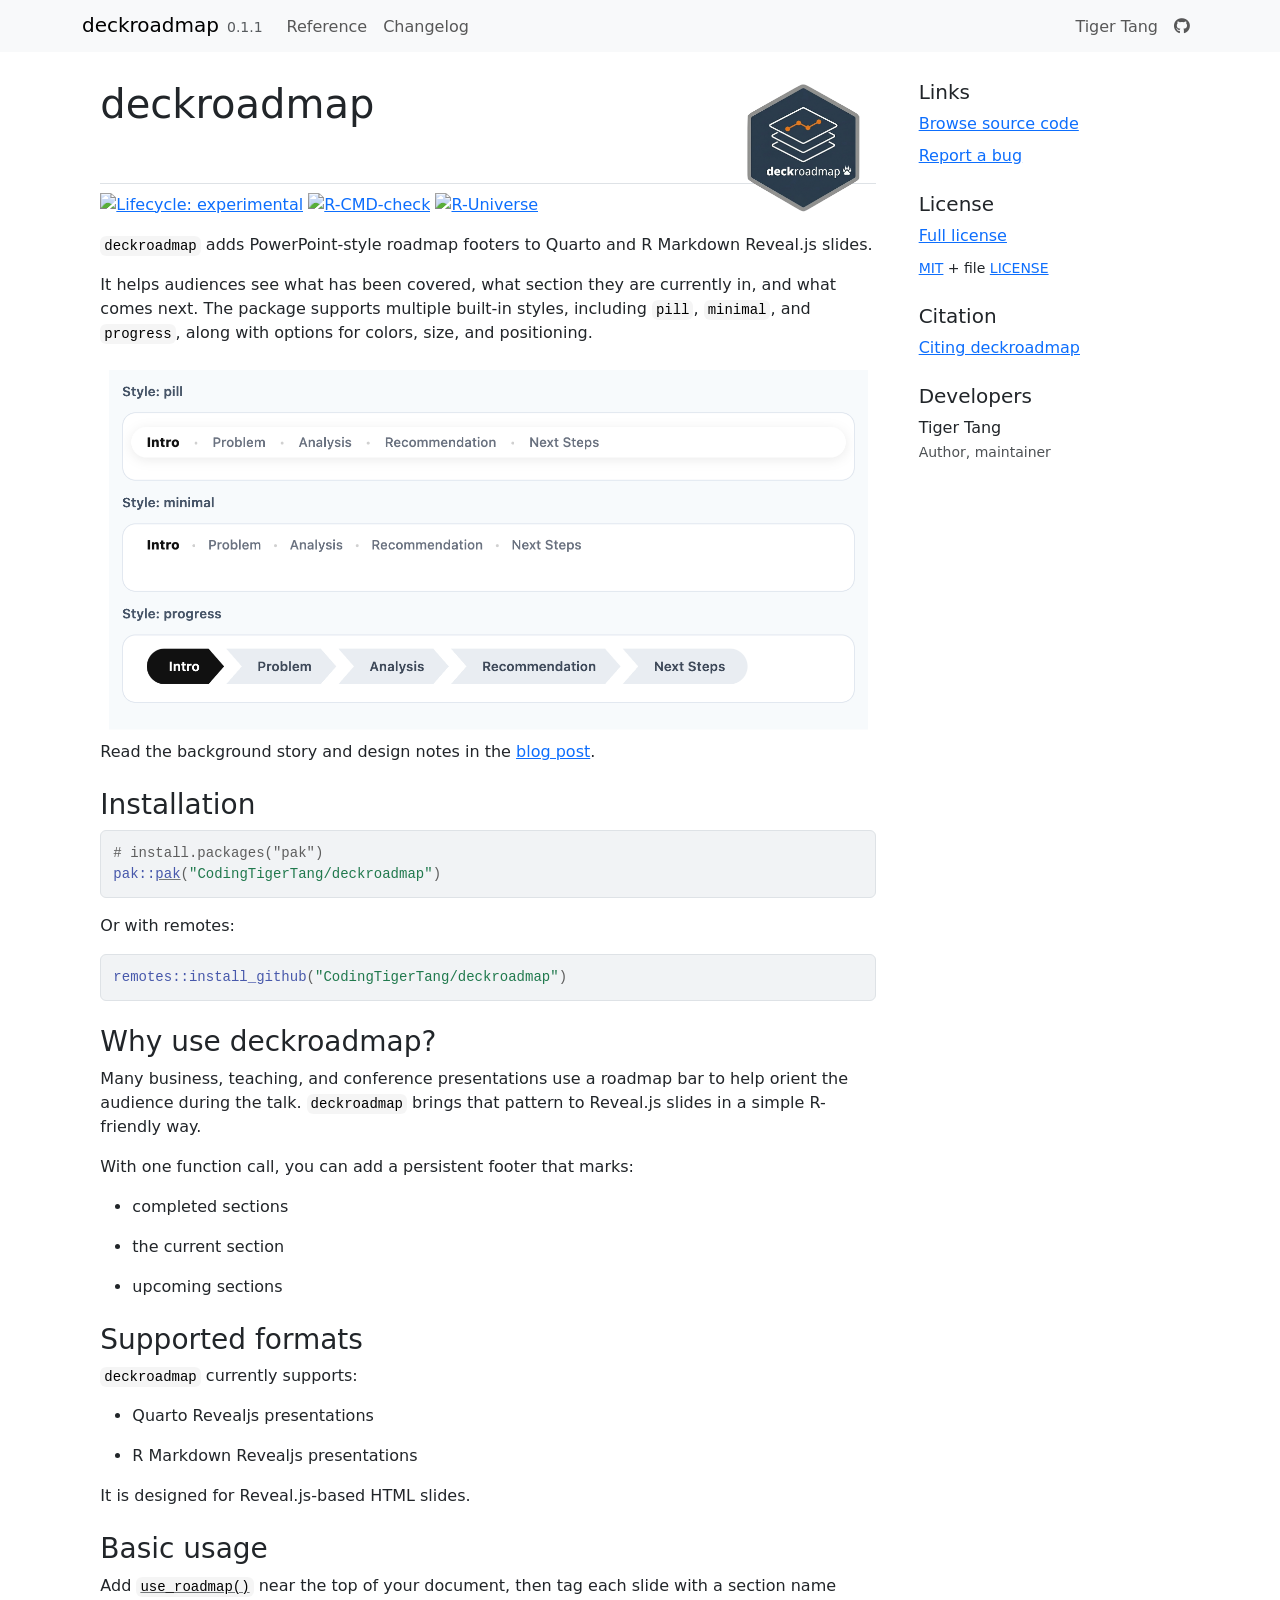
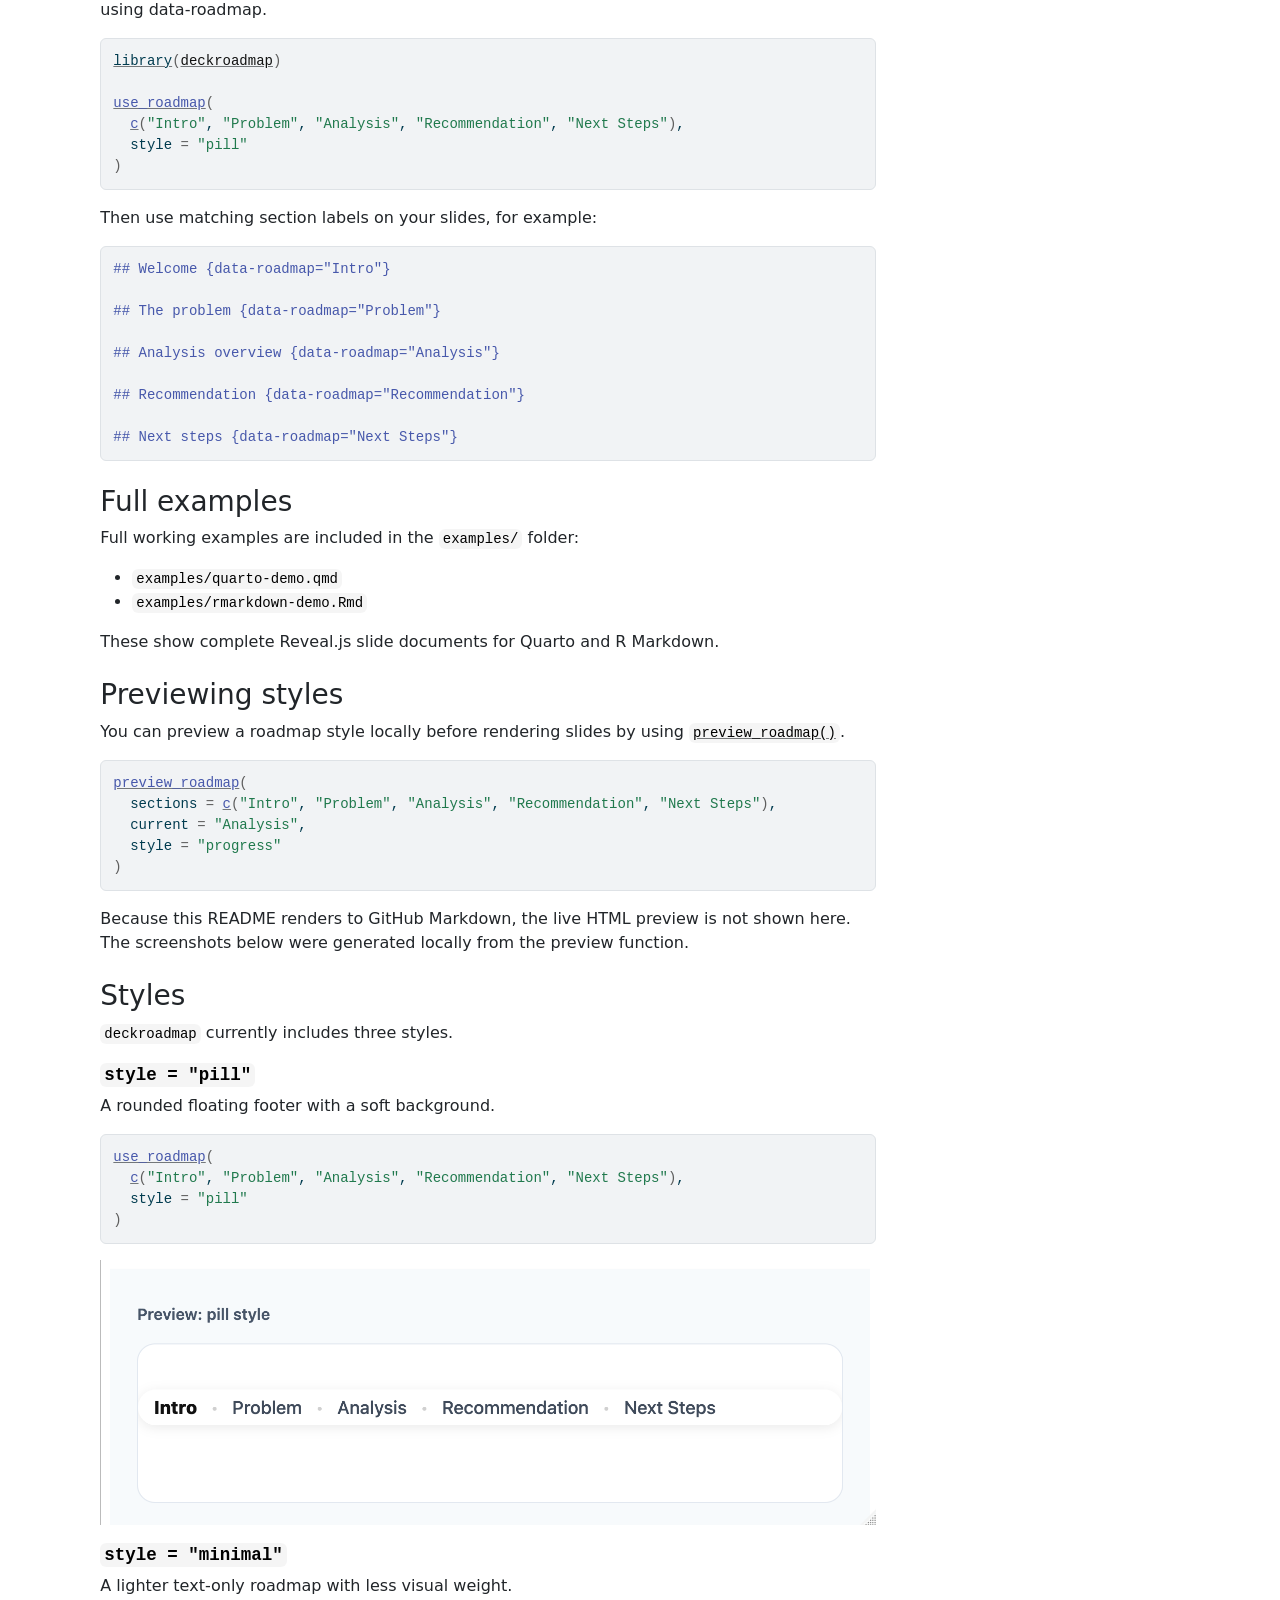
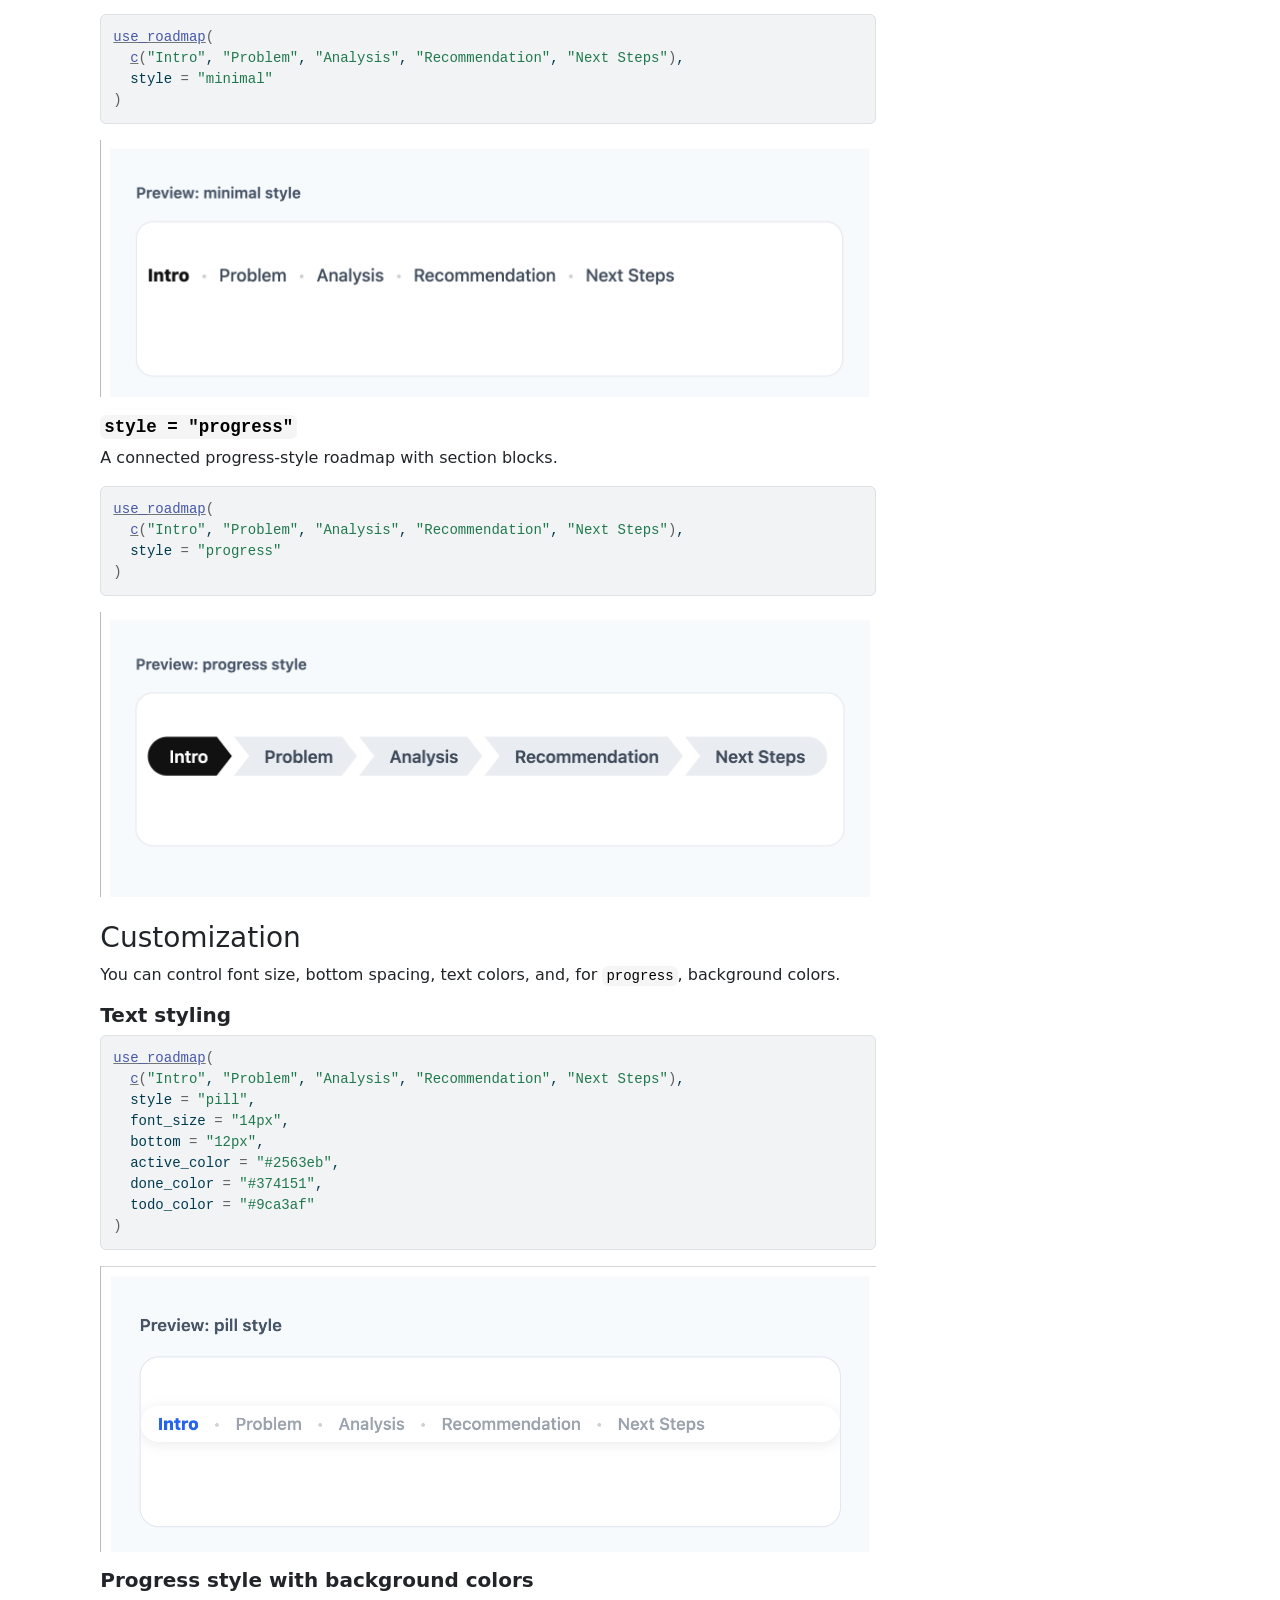
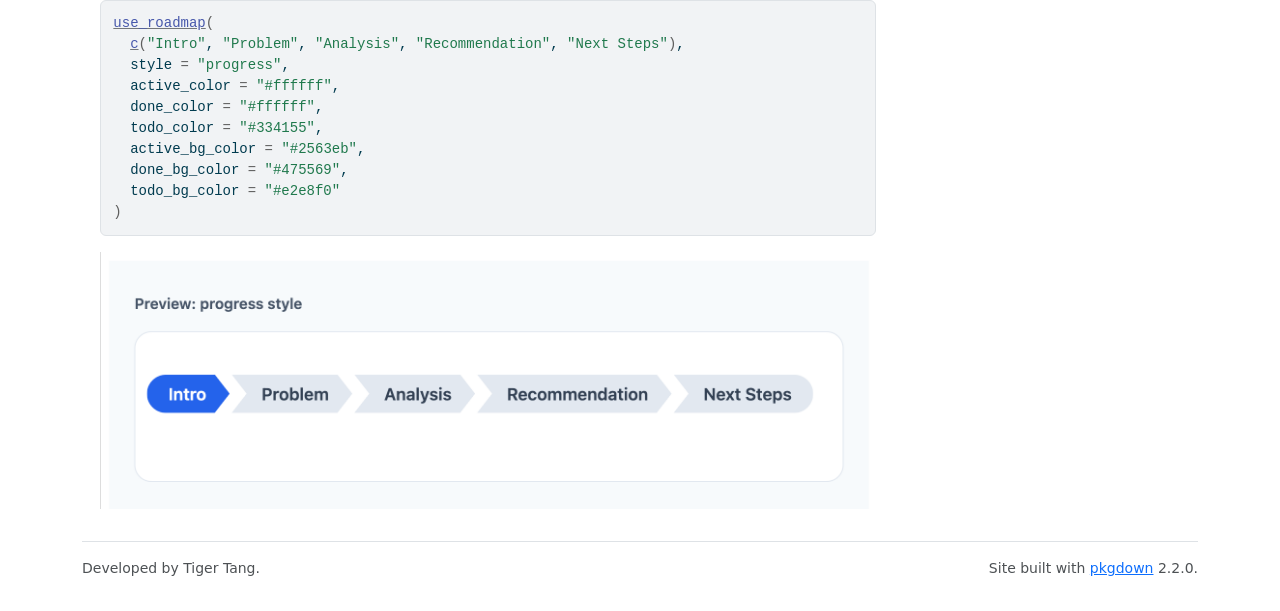
==== index.html @ 419df340 "Deploying to gh-pages from @ CodingTigerTang/deckroadmap@d116d6baff0d695d8b6e3c33a659836d04b9d476 🚀" ====
<!DOCTYPE html>
<!-- Generated by pkgdown: do not edit by hand --><html lang="en">
<head>
<meta http-equiv="Content-Type" content="text/html; charset=UTF-8">
<meta charset="utf-8">
<meta http-equiv="X-UA-Compatible" content="IE=edge">
<meta name="viewport" content="width=device-width, initial-scale=1, shrink-to-fit=no">
<title>deckroadmap • deckroadmap</title>
<script src="deps/jquery-3.6.0/jquery-3.6.0.min.js"></script><meta name="viewport" content="width=device-width, initial-scale=1, shrink-to-fit=no">
<link href="deps/bootstrap-5.3.1/bootstrap.min.css" rel="stylesheet">
<script src="deps/bootstrap-5.3.1/bootstrap.bundle.min.js"></script><link href="deps/font-awesome-6.5.2/css/all.min.css" rel="stylesheet">
<link href="deps/font-awesome-6.5.2/css/v4-shims.min.css" rel="stylesheet">
<script src="deps/headroom-0.11.0/headroom.min.js"></script><script src="deps/headroom-0.11.0/jQuery.headroom.min.js"></script><script src="deps/bootstrap-toc-1.0.1/bootstrap-toc.min.js"></script><script src="deps/clipboard.js-2.0.11/clipboard.min.js"></script><script src="deps/search-1.0.0/autocomplete.jquery.min.js"></script><script src="deps/search-1.0.0/fuse.min.js"></script><script src="deps/search-1.0.0/mark.min.js"></script><!-- pkgdown --><script src="pkgdown.js"></script><meta property="og:title" content="deckroadmap">
<meta name="description" content="Add section-aware roadmap footers to Reveal.js slides in Quarto and R Markdown.">
<meta property="og:description" content="Add section-aware roadmap footers to Reveal.js slides in Quarto and R Markdown.">
</head>
<body>
    <a href="#main" class="visually-hidden-focusable">Skip to contents</a>


    <nav class="navbar navbar-expand-lg fixed-top bg-light" data-bs-theme="light" aria-label="Site navigation"><div class="container">

    <a class="navbar-brand me-2" href="index.html">deckroadmap</a>

    <small class="nav-text text-muted me-auto" data-bs-toggle="tooltip" data-bs-placement="bottom" title="">0.1.1</small>


    <button class="navbar-toggler" type="button" data-bs-toggle="collapse" data-bs-target="#navbar" aria-controls="navbar" aria-expanded="false" aria-label="Toggle navigation">
      <span class="navbar-toggler-icon"></span>
    </button>

    <div id="navbar" class="collapse navbar-collapse ms-3">
      <ul class="navbar-nav me-auto">
<li class="nav-item"><a class="nav-link" href="reference/index.html">Reference</a></li>
<li class="nav-item"><a class="nav-link" href="news/index.html">Changelog</a></li>
      </ul>
<ul class="navbar-nav">
<li class="nav-item"><a class="external-link nav-link" href="https://tigertang.org">Tiger Tang</a></li>
<li class="nav-item"><a class="external-link nav-link" href="https://github.com/CodingTigerTang/deckroadmap"><span class="fa fa-github"></span></a></li>
      </ul>
</div>


  </div>
</nav><div class="container template-home">
<div class="row">
  <main id="main" class="col-md-9"><div class="section level1">
<div class="page-header"><h1 id="deckroadmap">deckroadmap<img src="reference/figures/deckroadmap-logo-small.png" alt="deckroadmap package logo" align="right" width="150"><a class="anchor" aria-label="anchor" href="#deckroadmap"></a>
</h1></div>
<p><a href="https://lifecycle.r-lib.org/articles/stages.html#experimental" class="external-link"><img src="https://img.shields.io/badge/lifecycle-experimental-orange.svg" alt="Lifecycle: experimental"></a> <a href="https://github.com/CodingTigerTang/deckroadmap/actions/workflows/R-CMD-check.yaml" class="external-link"><img src="https://github.com/CodingTigerTang/deckroadmap/actions/workflows/R-CMD-check.yaml/badge.svg" alt="R-CMD-check"></a> <a href="https://codingtigertang.r-universe.dev/deckroadmap" class="external-link"><img src="https://codingtigertang.r-universe.dev/deckroadmap/badges/version" alt="R-Universe"></a></p>
<p><code>deckroadmap</code> adds PowerPoint-style roadmap footers to Quarto and R Markdown Reveal.js slides.</p>
<p>It helps audiences see what has been covered, what section they are currently in, and what comes next. The package supports multiple built-in styles, including <code>pill</code>, <code>minimal</code>, and <code>progress</code>, along with options for colors, size, and positioning.</p>
<p><img src="reference/figures/preview-all.png"> Read the background story and design notes in the <a href="https://tigertang.org/deckroadmap/" class="external-link">blog post</a>.</p>
<div class="section level2">
<h2 id="installation">Installation<a class="anchor" aria-label="anchor" href="#installation"></a>
</h2>
<div class="sourceCode" id="cb1"><pre class="downlit sourceCode r">
<code class="sourceCode R"><span><span class="co"># install.packages("pak") </span></span>
<span><span class="fu">pak</span><span class="fu">::</span><span class="fu"><a href="https://pak.r-lib.org/reference/pak.html" class="external-link">pak</a></span><span class="op">(</span><span class="st">"CodingTigerTang/deckroadmap"</span><span class="op">)</span></span></code></pre></div>
<p>Or with remotes:</p>
<div class="sourceCode" id="cb2"><pre class="downlit sourceCode r">
<code class="sourceCode R"><span><span class="fu">remotes</span><span class="fu">::</span><span class="fu">install_github</span><span class="op">(</span><span class="st">"CodingTigerTang/deckroadmap"</span><span class="op">)</span></span></code></pre></div>
</div>
<div class="section level2">
<h2 id="why-use-deckroadmap">Why use deckroadmap?<a class="anchor" aria-label="anchor" href="#why-use-deckroadmap"></a>
</h2>
<p>Many business, teaching, and conference presentations use a roadmap bar to help orient the audience during the talk. <code>deckroadmap</code> brings that pattern to Reveal.js slides in a simple R-friendly way.</p>
<p>With one function call, you can add a persistent footer that marks:</p>
<ul>
<li><p>completed sections</p></li>
<li><p>the current section</p></li>
<li><p>upcoming sections</p></li>
</ul>
</div>
<div class="section level2">
<h2 id="supported-formats">Supported formats<a class="anchor" aria-label="anchor" href="#supported-formats"></a>
</h2>
<p><code>deckroadmap</code> currently supports:</p>
<ul>
<li><p>Quarto Revealjs presentations</p></li>
<li><p>R Markdown Revealjs presentations</p></li>
</ul>
<p>It is designed for Reveal.js-based HTML slides.</p>
</div>
<div class="section level2">
<h2 id="basic-usage">Basic usage<a class="anchor" aria-label="anchor" href="#basic-usage"></a>
</h2>
<p>Add <code><a href="reference/use_roadmap.html">use_roadmap()</a></code> near the top of your document, then tag each slide with a section name using data-roadmap.</p>
<div class="sourceCode" id="cb3"><pre class="downlit sourceCode r">
<code class="sourceCode R"><span><span class="kw"><a href="https://rdrr.io/r/base/library.html" class="external-link">library</a></span><span class="op">(</span><span class="va"><a href="https://github.com/CodingTigerTang/deckroadmap" class="external-link">deckroadmap</a></span><span class="op">)</span></span>
<span></span>
<span><span class="fu"><a href="reference/use_roadmap.html">use_roadmap</a></span><span class="op">(</span></span>
<span>  <span class="fu"><a href="https://rdrr.io/r/base/c.html" class="external-link">c</a></span><span class="op">(</span><span class="st">"Intro"</span>, <span class="st">"Problem"</span>, <span class="st">"Analysis"</span>, <span class="st">"Recommendation"</span>, <span class="st">"Next Steps"</span><span class="op">)</span>,</span>
<span>  style <span class="op">=</span> <span class="st">"pill"</span></span>
<span><span class="op">)</span></span></code></pre></div>
<p>Then use matching section labels on your slides, for example:</p>
<div class="sourceCode" id="cb4"><pre class="sourceCode markdown"><code class="sourceCode markdown"><span id="cb4-1"><a href="#cb4-1" tabindex="-1"></a><span class="fu">## Welcome {data-roadmap="Intro"}</span></span>
<span id="cb4-2"><a href="#cb4-2" tabindex="-1"></a></span>
<span id="cb4-3"><a href="#cb4-3" tabindex="-1"></a><span class="fu">## The problem {data-roadmap="Problem"}</span></span>
<span id="cb4-4"><a href="#cb4-4" tabindex="-1"></a></span>
<span id="cb4-5"><a href="#cb4-5" tabindex="-1"></a><span class="fu">## Analysis overview {data-roadmap="Analysis"}</span></span>
<span id="cb4-6"><a href="#cb4-6" tabindex="-1"></a></span>
<span id="cb4-7"><a href="#cb4-7" tabindex="-1"></a><span class="fu">## Recommendation {data-roadmap="Recommendation"}</span></span>
<span id="cb4-8"><a href="#cb4-8" tabindex="-1"></a></span>
<span id="cb4-9"><a href="#cb4-9" tabindex="-1"></a><span class="fu">## Next steps {data-roadmap="Next Steps"}</span></span></code></pre></div>
</div>
<div class="section level2">
<h2 id="full-examples">Full examples<a class="anchor" aria-label="anchor" href="#full-examples"></a>
</h2>
<p>Full working examples are included in the <code>examples/</code> folder:</p>
<ul>
<li><code>examples/quarto-demo.qmd</code></li>
<li><code>examples/rmarkdown-demo.Rmd</code></li>
</ul>
<p>These show complete Reveal.js slide documents for Quarto and R Markdown.</p>
</div>
<div class="section level2">
<h2 id="previewing-styles">Previewing styles<a class="anchor" aria-label="anchor" href="#previewing-styles"></a>
</h2>
<p>You can preview a roadmap style locally before rendering slides by using <code><a href="reference/preview_roadmap.html">preview_roadmap()</a></code>.</p>
<div class="sourceCode" id="cb5"><pre class="downlit sourceCode r">
<code class="sourceCode R"><span><span class="fu"><a href="reference/preview_roadmap.html">preview_roadmap</a></span><span class="op">(</span></span>
<span>  sections <span class="op">=</span> <span class="fu"><a href="https://rdrr.io/r/base/c.html" class="external-link">c</a></span><span class="op">(</span><span class="st">"Intro"</span>, <span class="st">"Problem"</span>, <span class="st">"Analysis"</span>, <span class="st">"Recommendation"</span>, <span class="st">"Next Steps"</span><span class="op">)</span>,</span>
<span>  current <span class="op">=</span> <span class="st">"Analysis"</span>,</span>
<span>  style <span class="op">=</span> <span class="st">"progress"</span></span>
<span><span class="op">)</span></span></code></pre></div>
<p>Because this README renders to GitHub Markdown, the live HTML preview is not shown here. The screenshots below were generated locally from the preview function.</p>
</div>
<div class="section level2">
<h2 id="styles">Styles<a class="anchor" aria-label="anchor" href="#styles"></a>
</h2>
<p><code>deckroadmap</code> currently includes three styles.</p>
<div class="section level3">
<h3 id="style--pill">
<code>style = "pill"</code><a class="anchor" aria-label="anchor" href="#style--pill"></a>
</h3>
<p>A rounded floating footer with a soft background.</p>
<div class="sourceCode" id="cb6"><pre class="downlit sourceCode r">
<code class="sourceCode R"><span><span class="fu"><a href="reference/use_roadmap.html">use_roadmap</a></span><span class="op">(</span></span>
<span>  <span class="fu"><a href="https://rdrr.io/r/base/c.html" class="external-link">c</a></span><span class="op">(</span><span class="st">"Intro"</span>, <span class="st">"Problem"</span>, <span class="st">"Analysis"</span>, <span class="st">"Recommendation"</span>, <span class="st">"Next Steps"</span><span class="op">)</span>,</span>
<span>  style <span class="op">=</span> <span class="st">"pill"</span></span>
<span><span class="op">)</span></span></code></pre></div>
<p><img src="reference/figures/preview-pill.png"></p>
</div>
<div class="section level3">
<h3 id="style--minimal">
<code>style = "minimal"</code><a class="anchor" aria-label="anchor" href="#style--minimal"></a>
</h3>
<p>A lighter text-only roadmap with less visual weight.</p>
<div class="sourceCode" id="cb7"><pre class="downlit sourceCode r">
<code class="sourceCode R"><span><span class="fu"><a href="reference/use_roadmap.html">use_roadmap</a></span><span class="op">(</span></span>
<span>  <span class="fu"><a href="https://rdrr.io/r/base/c.html" class="external-link">c</a></span><span class="op">(</span><span class="st">"Intro"</span>, <span class="st">"Problem"</span>, <span class="st">"Analysis"</span>, <span class="st">"Recommendation"</span>, <span class="st">"Next Steps"</span><span class="op">)</span>,</span>
<span>  style <span class="op">=</span> <span class="st">"minimal"</span></span>
<span><span class="op">)</span></span></code></pre></div>
<p><img src="reference/figures/preview-minimal.png"></p>
</div>
<div class="section level3">
<h3 id="style--progress">
<code>style = "progress"</code><a class="anchor" aria-label="anchor" href="#style--progress"></a>
</h3>
<p>A connected progress-style roadmap with section blocks.</p>
<div class="sourceCode" id="cb8"><pre class="downlit sourceCode r">
<code class="sourceCode R"><span><span class="fu"><a href="reference/use_roadmap.html">use_roadmap</a></span><span class="op">(</span></span>
<span>  <span class="fu"><a href="https://rdrr.io/r/base/c.html" class="external-link">c</a></span><span class="op">(</span><span class="st">"Intro"</span>, <span class="st">"Problem"</span>, <span class="st">"Analysis"</span>, <span class="st">"Recommendation"</span>, <span class="st">"Next Steps"</span><span class="op">)</span>,</span>
<span>  style <span class="op">=</span> <span class="st">"progress"</span></span>
<span><span class="op">)</span></span></code></pre></div>
<p><img src="reference/figures/preview-progress.png"></p>
</div>
</div>
<div class="section level2">
<h2 id="customization">Customization<a class="anchor" aria-label="anchor" href="#customization"></a>
</h2>
<p>You can control font size, bottom spacing, text colors, and, for <code>progress</code>, background colors.</p>
<div class="section level3">
<h3 id="text-styling">Text styling<a class="anchor" aria-label="anchor" href="#text-styling"></a>
</h3>
<div class="sourceCode" id="cb9"><pre class="downlit sourceCode r">
<code class="sourceCode R"><span><span class="fu"><a href="reference/use_roadmap.html">use_roadmap</a></span><span class="op">(</span></span>
<span>  <span class="fu"><a href="https://rdrr.io/r/base/c.html" class="external-link">c</a></span><span class="op">(</span><span class="st">"Intro"</span>, <span class="st">"Problem"</span>, <span class="st">"Analysis"</span>, <span class="st">"Recommendation"</span>, <span class="st">"Next Steps"</span><span class="op">)</span>,</span>
<span>  style <span class="op">=</span> <span class="st">"pill"</span>,</span>
<span>  font_size <span class="op">=</span> <span class="st">"14px"</span>,</span>
<span>  bottom <span class="op">=</span> <span class="st">"12px"</span>,</span>
<span>  active_color <span class="op">=</span> <span class="st">"#2563eb"</span>,</span>
<span>  done_color <span class="op">=</span> <span class="st">"#374151"</span>,</span>
<span>  todo_color <span class="op">=</span> <span class="st">"#9ca3af"</span></span>
<span><span class="op">)</span></span></code></pre></div>
<p><img src="reference/figures/preview-text-styling.png"></p>
</div>
<div class="section level3">
<h3 id="progress-style-with-background-colors">Progress style with background colors<a class="anchor" aria-label="anchor" href="#progress-style-with-background-colors"></a>
</h3>
<div class="sourceCode" id="cb10"><pre class="downlit sourceCode r">
<code class="sourceCode R"><span><span class="fu"><a href="reference/use_roadmap.html">use_roadmap</a></span><span class="op">(</span></span>
<span>  <span class="fu"><a href="https://rdrr.io/r/base/c.html" class="external-link">c</a></span><span class="op">(</span><span class="st">"Intro"</span>, <span class="st">"Problem"</span>, <span class="st">"Analysis"</span>, <span class="st">"Recommendation"</span>, <span class="st">"Next Steps"</span><span class="op">)</span>,</span>
<span>  style <span class="op">=</span> <span class="st">"progress"</span>,</span>
<span>  active_color <span class="op">=</span> <span class="st">"#ffffff"</span>,</span>
<span>  done_color <span class="op">=</span> <span class="st">"#ffffff"</span>,</span>
<span>  todo_color <span class="op">=</span> <span class="st">"#334155"</span>,</span>
<span>  active_bg_color <span class="op">=</span> <span class="st">"#2563eb"</span>,</span>
<span>  done_bg_color <span class="op">=</span> <span class="st">"#475569"</span>,</span>
<span>  todo_bg_color <span class="op">=</span> <span class="st">"#e2e8f0"</span></span>
<span><span class="op">)</span></span></code></pre></div>
<p><img src="reference/figures/preview-text-styling2.png"></p>
</div>
</div>
</div>
  </main><aside class="col-md-3"><div class="links">
<h2 data-toc-skip>Links</h2>
<ul class="list-unstyled">
<li><a href="https://github.com/CodingTigerTang/deckroadmap/" class="external-link">Browse source code</a></li>
<li><a href="https://github.com/CodingTigerTang/deckroadmap/issues" class="external-link">Report a bug</a></li>
</ul>
</div>

<div class="license">
<h2 data-toc-skip>License</h2>
<ul class="list-unstyled">
<li><a href="LICENSE.html">Full license</a></li>
<li><small><a href="https://opensource.org/licenses/mit-license.php" class="external-link">MIT</a> + file <a href="LICENSE-text.html">LICENSE</a></small></li>
</ul>
</div>


<div class="citation">
<h2 data-toc-skip>Citation</h2>
<ul class="list-unstyled">
<li><a href="authors.html#citation">Citing deckroadmap</a></li>
</ul>
</div>

<div class="developers">
<h2 data-toc-skip>Developers</h2>
<ul class="list-unstyled">
<li>Tiger Tang <br><small class="roles"> Author, maintainer </small>   </li>
</ul>
</div>



  </aside>
</div>


    <footer><div class="pkgdown-footer-left">
  <p>Developed by Tiger Tang.</p>
</div>

<div class="pkgdown-footer-right">
  <p>Site built with <a href="https://pkgdown.r-lib.org/" class="external-link">pkgdown</a> 2.2.0.</p>
</div>

    </footer>
</div>





  </body>
</html>
---- deps/font-awesome-6.5.2/css/v4-shims.min.css ----
/*!
 * Font Awesome Free 6.5.2 by @fontawesome - https://fontawesome.com
 * License - https://fontawesome.com/license/free (Icons: CC BY 4.0, Fonts: SIL OFL 1.1, Code: MIT License)
 * Copyright 2024 Fonticons, Inc.
 */
.fa.fa-glass:before{content:"\f000"}.fa.fa-envelope-o{font-family:"Font Awesome 6 Free";font-weight:400}.fa.fa-envelope-o:before{content:"\f0e0"}.fa.fa-star-o{font-family:"Font Awesome 6 Free";font-weight:400}.fa.fa-star-o:before{content:"\f005"}.fa.fa-close:before,.fa.fa-remove:before{content:"\f00d"}.fa.fa-gear:before{content:"\f013"}.fa.fa-trash-o{font-family:"Font Awesome 6 Free";font-weight:400}.fa.fa-trash-o:before{content:"\f2ed"}.fa.fa-home:before{content:"\f015"}.fa.fa-file-o{font-family:"Font Awesome 6 Free";font-weight:400}.fa.fa-file-o:before{content:"\f15b"}.fa.fa-clock-o{font-family:"Font Awesome 6 Free";font-weight:400}.fa.fa-clock-o:before{content:"\f017"}.fa.fa-arrow-circle-o-down{font-family:"Font Awesome 6 Free";font-weight:400}.fa.fa-arrow-circle-o-down:before{content:"\f358"}.fa.fa-arrow-circle-o-up{font-family:"Font Awesome 6 Free";font-weight:400}.fa.fa-arrow-circle-o-up:before{content:"\f35b"}.fa.fa-play-circle-o{font-family:"Font Awesome 6 Free";font-weight:400}.fa.fa-play-circle-o:before{content:"\f144"}.fa.fa-repeat:before,.fa.fa-rotate-right:before{content:"\f01e"}.fa.fa-refresh:before{content:"\f021"}.fa.fa-list-alt{font-family:"Font Awesome 6 Free";font-weight:400}.fa.fa-list-alt:before{content:"\f022"}.fa.fa-dedent:before{content:"\f03b"}.fa.fa-video-camera:before{content:"\f03d"}.fa.fa-picture-o{font-family:"Font Awesome 6 Free";font-weight:400}.fa.fa-picture-o:before{content:"\f03e"}.fa.fa-photo{font-family:"Font Awesome 6 Free";font-weight:400}.fa.fa-photo:before{content:"\f03e"}.fa.fa-image{font-family:"Font Awesome 6 Free";font-weight:400}.fa.fa-image:before{content:"\f03e"}.fa.fa-map-marker:before{content:"\f3c5"}.fa.fa-pencil-square-o{font-family:"Font Awesome 6 Free";font-weight:400}.fa.fa-pencil-square-o:before{content:"\f044"}.fa.fa-edit{font-family:"Font Awesome 6 Free";font-weight:400}.fa.fa-edit:before{content:"\f044"}.fa.fa-share-square-o:before{content:"\f14d"}.fa.fa-check-square-o{font-family:"Font Awesome 6 Free";font-weight:400}.fa.fa-check-square-o:before{content:"\f14a"}.fa.fa-arrows:before{content:"\f0b2"}.fa.fa-times-circle-o{font-family:"Font Awesome 6 Free";font-weight:400}.fa.fa-times-circle-o:before{content:"\f057"}.fa.fa-check-circle-o{font-family:"Font Awesome 6 Free";font-weight:400}.fa.fa-check-circle-o:before{content:"\f058"}.fa.fa-mail-forward:before{content:"\f064"}.fa.fa-expand:before{content:"\f424"}.fa.fa-compress:before{content:"\f422"}.fa.fa-eye,.fa.fa-eye-slash{font-family:"Font Awesome 6 Free";font-weight:400}.fa.fa-warning:before{content:"\f071"}.fa.fa-calendar:before{content:"\f073"}.fa.fa-arrows-v:before{content:"\f338"}.fa.fa-arrows-h:before{content:"\f337"}.fa.fa-bar-chart-o:before,.fa.fa-bar-chart:before{content:"\e0e3"}.fa.fa-twitter-square{font-family:"Font Awesome 6 Brands";font-weight:400}.fa.fa-twitter-square:before{content:"\f081"}.fa.fa-facebook-square{font-family:"Font Awesome 6 Brands";font-weight:400}.fa.fa-facebook-square:before{content:"\f082"}.fa.fa-gears:before{content:"\f085"}.fa.fa-thumbs-o-up{font-family:"Font Awesome 6 Free";font-weight:400}.fa.fa-thumbs-o-up:before{content:"\f164"}.fa.fa-thumbs-o-down{font-family:"Font Awesome 6 Free";font-weight:400}.fa.fa-thumbs-o-down:before{content:"\f165"}.fa.fa-heart-o{font-family:"Font Awesome 6 Free";font-weight:400}.fa.fa-heart-o:before{content:"\f004"}.fa.fa-sign-out:before{content:"\f2f5"}.fa.fa-linkedin-square{font-family:"Font Awesome 6 Brands";font-weight:400}.fa.fa-linkedin-square:before{content:"\f08c"}.fa.fa-thumb-tack:before{content:"\f08d"}.fa.fa-external-link:before{content:"\f35d"}.fa.fa-sign-in:before{content:"\f2f6"}.fa.fa-github-square{font-family:"Font Awesome 6 Brands";font-weight:400}.fa.fa-github-square:before{content:"\f092"}.fa.fa-lemon-o{font-family:"Font Awesome 6 Free";font-weight:400}.fa.fa-lemon-o:before{content:"\f094"}.fa.fa-square-o{font-family:"Font Awesome 6 Free";font-weight:400}.fa.fa-square-o:before{content:"\f0c8"}.fa.fa-bookmark-o{font-family:"Font Awesome 6 Free";font-weight:400}.fa.fa-bookmark-o:before{content:"\f02e"}.fa.fa-facebook,.fa.fa-twitter{font-family:"Font Awesome 6 Brands";font-weight:400}.fa.fa-facebook:before{content:"\f39e"}.fa.fa-facebook-f{font-family:"Font Awesome 6 Brands";font-weight:400}.fa.fa-facebook-f:before{content:"\f39e"}.fa.fa-github{font-family:"Font Awesome 6 Brands";font-weight:400}.fa.fa-credit-card{font-family:"Font Awesome 6 Free";font-weight:400}.fa.fa-feed:before{content:"\f09e"}.fa.fa-hdd-o{font-family:"Font Awesome 6 Free";font-weight:400}.fa.fa-hdd-o:before{content:"\f0a0"}.fa.fa-hand-o-right{font-family:"Font Awesome 6 Free";font-weight:400}.fa.fa-hand-o-right:before{content:"\f0a4"}.fa.fa-hand-o-left{font-family:"Font Awesome 6 Free";font-weight:400}.fa.fa-hand-o-left:before{content:"\f0a5"}.fa.fa-hand-o-up{font-family:"Font Awesome 6 Free";font-weight:400}.fa.fa-hand-o-up:before{content:"\f0a6"}.fa.fa-hand-o-down{font-family:"Font Awesome 6 Free";font-weight:400}.fa.fa-hand-o-down:before{content:"\f0a7"}.fa.fa-globe:before{content:"\f57d"}.fa.fa-tasks:before{content:"\f828"}.fa.fa-arrows-alt:before{content:"\f31e"}.fa.fa-group:before{content:"\f0c0"}.fa.fa-chain:before{content:"\f0c1"}.fa.fa-cut:before{content:"\f0c4"}.fa.fa-files-o{font-family:"Font Awesome 6 Free";font-weight:400}.fa.fa-files-o:before{content:"\f0c5"}.fa.fa-floppy-o{font-family:"Font Awesome 6 Free";font-weight:400}.fa.fa-floppy-o:before{content:"\f0c7"}.fa.fa-save{font-family:"Font Awesome 6 Free";font-weight:400}.fa.fa-save:before{content:"\f0c7"}.fa.fa-navicon:before,.fa.fa-reorder:before{content:"\f0c9"}.fa.fa-magic:before{content:"\e2ca"}.fa.fa-pinterest,.fa.fa-pinterest-square{font-family:"Font Awesome 6 Brands";font-weight:400}.fa.fa-pinterest-square:before{content:"\f0d3"}.fa.fa-google-plus-square{font-family:"Font Awesome 6 Brands";font-weight:400}.fa.fa-google-plus-square:before{content:"\f0d4"}.fa.fa-google-plus{font-family:"Font Awesome 6 Brands";font-weight:400}.fa.fa-google-plus:before{content:"\f0d5"}.fa.fa-money:before{content:"\f3d1"}.fa.fa-unsorted:before{content:"\f0dc"}.fa.fa-sort-desc:before{content:"\f0dd"}.fa.fa-sort-asc:before{content:"\f0de"}.fa.fa-linkedin{font-family:"Font Awesome 6 Brands";font-weight:400}.fa.fa-linkedin:before{content:"\f0e1"}.fa.fa-rotate-left:before{content:"\f0e2"}.fa.fa-legal:before{content:"\f0e3"}.fa.fa-dashboard:before,.fa.fa-tachometer:before{content:"\f625"}.fa.fa-comment-o{font-family:"Font Awesome 6 Free";font-weight:400}.fa.fa-comment-o:before{content:"\f075"}.fa.fa-comments-o{font-family:"Font Awesome 6 Free";font-weight:400}.fa.fa-comments-o:before{content:"\f086"}.fa.fa-flash:before{content:"\f0e7"}.fa.fa-clipboard:before{content:"\f0ea"}.fa.fa-lightbulb-o{font-family:"Font Awesome 6 Free";font-weight:400}.fa.fa-lightbulb-o:before{content:"\f0eb"}.fa.fa-exchange:before{content:"\f362"}.fa.fa-cloud-download:before{content:"\f0ed"}.fa.fa-cloud-upload:before{content:"\f0ee"}.fa.fa-bell-o{font-family:"Font Awesome 6 Free";font-weight:400}.fa.fa-bell-o:before{content:"\f0f3"}.fa.fa-cutlery:before{content:"\f2e7"}.fa.fa-file-text-o{font-family:"Font Awesome 6 Free";font-weight:400}.fa.fa-file-text-o:before{content:"\f15c"}.fa.fa-building-o{font-family:"Font Awesome 6 Free";font-weight:400}.fa.fa-building-o:before{content:"\f1ad"}.fa.fa-hospital-o{font-family:"Font Awesome 6 Free";font-weight:400}.fa.fa-hospital-o:before{content:"\f0f8"}.fa.fa-tablet:before{content:"\f3fa"}.fa.fa-mobile-phone:before,.fa.fa-mobile:before{content:"\f3cd"}.fa.fa-circle-o{font-family:"Font Awesome 6 Free";font-weight:400}.fa.fa-circle-o:before{content:"\f111"}.fa.fa-mail-reply:before{content:"\f3e5"}.fa.fa-github-alt{font-family:"Font Awesome 6 Brands";font-weight:400}.fa.fa-folder-o{font-family:"Font Awesome 6 Free";font-weight:400}.fa.fa-folder-o:before{content:"\f07b"}.fa.fa-folder-open-o{font-family:"Font Awesome 6 Free";font-weight:400}.fa.fa-folder-open-o:before{content:"\f07c"}.fa.fa-smile-o{font-family:"Font Awesome 6 Free";font-weight:400}.fa.fa-smile-o:before{content:"\f118"}.fa.fa-frown-o{font-family:"Font Awesome 6 Free";font-weight:400}.fa.fa-frown-o:before{content:"\f119"}.fa.fa-meh-o{font-family:"Font Awesome 6 Free";font-weight:400}.fa.fa-meh-o:before{content:"\f11a"}.fa.fa-keyboard-o{font-family:"Font Awesome 6 Free";font-weight:400}.fa.fa-keyboard-o:before{content:"\f11c"}.fa.fa-flag-o{font-family:"Font Awesome 6 Free";font-weight:400}.fa.fa-flag-o:before{content:"\f024"}.fa.fa-mail-reply-all:before{content:"\f122"}.fa.fa-star-half-o{font-family:"Font Awesome 6 Free";font-weight:400}.fa.fa-star-half-o:before{content:"\f5c0"}.fa.fa-star-half-empty{font-family:"Font Awesome 6 Free";font-weight:400}.fa.fa-star-half-empty:before{content:"\f5c0"}.fa.fa-star-half-full{font-family:"Font Awesome 6 Free";font-weight:400}.fa.fa-star-half-full:before{content:"\f5c0"}.fa.fa-code-fork:before{content:"\f126"}.fa.fa-chain-broken:before,.fa.fa-unlink:before{content:"\f127"}.fa.fa-calendar-o{font-family:"Font Awesome 6 Free";font-weight:400}.fa.fa-calendar-o:before{content:"\f133"}.fa.fa-css3,.fa.fa-html5,.fa.fa-maxcdn{font-family:"Font Awesome 6 Brands";font-weight:400}.fa.fa-unlock-alt:before{content:"\f09c"}.fa.fa-minus-square-o{font-family:"Font Awesome 6 Free";font-weight:400}.fa.fa-minus-square-o:before{content:"\f146"}.fa.fa-level-up:before{content:"\f3bf"}.fa.fa-level-down:before{content:"\f3be"}.fa.fa-pencil-square:before{content:"\f14b"}.fa.fa-external-link-square:before{content:"\f360"}.fa.fa-compass{font-family:"Font Awesome 6 Free";font-weight:400}.fa.fa-caret-square-o-down{font-family:"Font Awesome 6 Free";font-weight:400}.fa.fa-caret-square-o-down:before{content:"\f150"}.fa.fa-toggle-down{font-family:"Font Awesome 6 Free";font-weight:400}.fa.fa-toggle-down:before{content:"\f150"}.fa.fa-caret-square-o-up{font-family:"Font Awesome 6 Free";font-weight:400}.fa.fa-caret-square-o-up:before{content:"\f151"}.fa.fa-toggle-up{font-family:"Font Awesome 6 Free";font-weight:400}.fa.fa-toggle-up:before{content:"\f151"}.fa.fa-caret-square-o-right{font-family:"Font Awesome 6 Free";font-weight:400}.fa.fa-caret-square-o-right:before{content:"\f152"}.fa.fa-toggle-right{font-family:"Font Awesome 6 Free";font-weight:400}.fa.fa-toggle-right:before{content:"\f152"}.fa.fa-eur:before,.fa.fa-euro:before{content:"\f153"}.fa.fa-gbp:before{content:"\f154"}.fa.fa-dollar:before,.fa.fa-usd:before{content:"\24"}.fa.fa-inr:before,.fa.fa-rupee:before{content:"\e1bc"}.fa.fa-cny:before,.fa.fa-jpy:before,.fa.fa-rmb:before,.fa.fa-yen:before{content:"\f157"}.fa.fa-rouble:before,.fa.fa-rub:before,.fa.fa-ruble:before{content:"\f158"}.fa.fa-krw:before,.fa.fa-won:before{content:"\f159"}.fa.fa-bitcoin,.fa.fa-btc{font-family:"Font Awesome 6 Brands";font-weight:400}.fa.fa-bitcoin:before{content:"\f15a"}.fa.fa-file-text:before{content:"\f15c"}.fa.fa-sort-alpha-asc:before{content:"\f15d"}.fa.fa-sort-alpha-desc:before{content:"\f881"}.fa.fa-sort-amount-asc:before{content:"\f884"}.fa.fa-sort-amount-desc:before{content:"\f160"}.fa.fa-sort-numeric-asc:before{content:"\f162"}.fa.fa-sort-numeric-desc:before{content:"\f886"}.fa.fa-youtube-square{font-family:"Font Awesome 6 Brands";font-weight:400}.fa.fa-youtube-square:before{content:"\f431"}.fa.fa-xing,.fa.fa-xing-square,.fa.fa-youtube{font-family:"Font Awesome 6 Brands";font-weight:400}.fa.fa-xing-square:before{content:"\f169"}.fa.fa-youtube-play{font-family:"Font Awesome 6 Brands";font-weight:400}.fa.fa-youtube-play:before{content:"\f167"}.fa.fa-adn,.fa.fa-bitbucket,.fa.fa-bitbucket-square,.fa.fa-dropbox,.fa.fa-flickr,.fa.fa-instagram,.fa.fa-stack-overflow{font-family:"Font Awesome 6 Brands";font-weight:400}.fa.fa-bitbucket-square:before{content:"\f171"}.fa.fa-tumblr,.fa.fa-tumblr-square{font-family:"Font Awesome 6 Brands";font-weight:400}.fa.fa-tumblr-square:before{content:"\f174"}.fa.fa-long-arrow-down:before{content:"\f309"}.fa.fa-long-arrow-up:before{content:"\f30c"}.fa.fa-long-arrow-left:before{content:"\f30a"}.fa.fa-long-arrow-right:before{content:"\f30b"}.fa.fa-android,.fa.fa-apple,.fa.fa-dribbble,.fa.fa-foursquare,.fa.fa-gittip,.fa.fa-gratipay,.fa.fa-linux,.fa.fa-skype,.fa.fa-trello,.fa.fa-windows{font-family:"Font Awesome 6 Brands";font-weight:400}.fa.fa-gittip:before{content:"\f184"}.fa.fa-sun-o{font-family:"Font Awesome 6 Free";font-weight:400}.fa.fa-sun-o:before{content:"\f185"}.fa.fa-moon-o{font-family:"Font Awesome 6 Free";font-weight:400}.fa.fa-moon-o:before{content:"\f186"}.fa.fa-pagelines,.fa.fa-renren,.fa.fa-stack-exchange,.fa.fa-vk,.fa.fa-weibo{font-family:"Font Awesome 6 Brands";font-weight:400}.fa.fa-arrow-circle-o-right{font-family:"Font Awesome 6 Free";font-weight:400}.fa.fa-arrow-circle-o-right:before{content:"\f35a"}.fa.fa-arrow-circle-o-left{font-family:"Font Awesome 6 Free";font-weight:400}.fa.fa-arrow-circle-o-left:before{content:"\f359"}.fa.fa-caret-square-o-left{font-family:"Font Awesome 6 Free";font-weight:400}.fa.fa-caret-square-o-left:before{content:"\f191"}.fa.fa-toggle-left{font-family:"Font Awesome 6 Free";font-weight:400}.fa.fa-toggle-left:before{content:"\f191"}.fa.fa-dot-circle-o{font-family:"Font Awesome 6 Free";font-weight:400}.fa.fa-dot-circle-o:before{content:"\f192"}.fa.fa-vimeo-square{font-family:"Font Awesome 6 Brands";font-weight:400}.fa.fa-vimeo-square:before{content:"\f194"}.fa.fa-try:before,.fa.fa-turkish-lira:before{content:"\e2bb"}.fa.fa-plus-square-o{font-family:"Font Awesome 6 Free";font-weight:400}.fa.fa-plus-square-o:before{content:"\f0fe"}.fa.fa-openid,.fa.fa-slack,.fa.fa-wordpress{font-family:"Font Awesome 6 Brands";font-weight:400}.fa.fa-bank:before,.fa.fa-institution:before{content:"\f19c"}.fa.fa-mortar-board:before{content:"\f19d"}.fa.fa-google,.fa.fa-reddit,.fa.fa-reddit-square,.fa.fa-yahoo{font-family:"Font Awesome 6 Brands";font-weight:400}.fa.fa-reddit-square:before{content:"\f1a2"}.fa.fa-behance,.fa.fa-behance-square,.fa.fa-delicious,.fa.fa-digg,.fa.fa-drupal,.fa.fa-joomla,.fa.fa-pied-piper-alt,.fa.fa-pied-piper-pp,.fa.fa-stumbleupon,.fa.fa-stumbleupon-circle{font-family:"Font Awesome 6 Brands";font-weight:400}.fa.fa-behance-square:before{content:"\f1b5"}.fa.fa-steam,.fa.fa-steam-square{font-family:"Font Awesome 6 Brands";font-weight:400}.fa.fa-steam-square:before{content:"\f1b7"}.fa.fa-automobile:before{content:"\f1b9"}.fa.fa-cab:before{content:"\f1ba"}.fa.fa-deviantart,.fa.fa-soundcloud,.fa.fa-spotify{font-family:"Font Awesome 6 Brands";font-weight:400}.fa.fa-file-pdf-o{font-family:"Font Awesome 6 Free";font-weight:400}.fa.fa-file-pdf-o:before{content:"\f1c1"}.fa.fa-file-word-o{font-family:"Font Awesome 6 Free";font-weight:400}.fa.fa-file-word-o:before{content:"\f1c2"}.fa.fa-file-excel-o{font-family:"Font Awesome 6 Free";font-weight:400}.fa.fa-file-excel-o:before{content:"\f1c3"}.fa.fa-file-powerpoint-o{font-family:"Font Awesome 6 Free";font-weight:400}.fa.fa-file-powerpoint-o:before{content:"\f1c4"}.fa.fa-file-image-o{font-family:"Font Awesome 6 Free";font-weight:400}.fa.fa-file-image-o:before{content:"\f1c5"}.fa.fa-file-photo-o{font-family:"Font Awesome 6 Free";font-weight:400}.fa.fa-file-photo-o:before{content:"\f1c5"}.fa.fa-file-picture-o{font-family:"Font Awesome 6 Free";font-weight:400}.fa.fa-file-picture-o:before{content:"\f1c5"}.fa.fa-file-archive-o{font-family:"Font Awesome 6 Free";font-weight:400}.fa.fa-file-archive-o:before{content:"\f1c6"}.fa.fa-file-zip-o{font-family:"Font Awesome 6 Free";font-weight:400}.fa.fa-file-zip-o:before{content:"\f1c6"}.fa.fa-file-audio-o{font-family:"Font Awesome 6 Free";font-weight:400}.fa.fa-file-audio-o:before{content:"\f1c7"}.fa.fa-file-sound-o{font-family:"Font Awesome 6 Free";font-weight:400}.fa.fa-file-sound-o:before{content:"\f1c7"}.fa.fa-file-video-o{font-family:"Font Awesome 6 Free";font-weight:400}.fa.fa-file-video-o:before{content:"\f1c8"}.fa.fa-file-movie-o{font-family:"Font Awesome 6 Free";font-weight:400}.fa.fa-file-movie-o:before{content:"\f1c8"}.fa.fa-file-code-o{font-family:"Font Awesome 6 Free";font-weight:400}.fa.fa-file-code-o:before{content:"\f1c9"}.fa.fa-codepen,.fa.fa-jsfiddle,.fa.fa-vine{font-family:"Font Awesome 6 Brands";font-weight:400}.fa.fa-life-bouy:before,.fa.fa-life-buoy:before,.fa.fa-life-saver:before,.fa.fa-support:before{content:"\f1cd"}.fa.fa-circle-o-notch:before{content:"\f1ce"}.fa.fa-ra,.fa.fa-rebel{font-family:"Font Awesome 6 Brands";font-weight:400}.fa.fa-ra:before{content:"\f1d0"}.fa.fa-resistance{font-family:"Font Awesome 6 Brands";font-weight:400}.fa.fa-resistance:before{content:"\f1d0"}.fa.fa-empire,.fa.fa-ge{font-family:"Font Awesome 6 Brands";font-weight:400}.fa.fa-ge:before{content:"\f1d1"}.fa.fa-git-square{font-family:"Font Awesome 6 Brands";font-weight:400}.fa.fa-git-square:before{content:"\f1d2"}.fa.fa-git,.fa.fa-hacker-news,.fa.fa-y-combinator-square{font-family:"Font Awesome 6 Brands";font-weight:400}.fa.fa-y-combinator-square:before{content:"\f1d4"}.fa.fa-yc-square{font-family:"Font Awesome 6 Brands";font-weight:400}.fa.fa-yc-square:before{content:"\f1d4"}.fa.fa-qq,.fa.fa-tencent-weibo,.fa.fa-wechat,.fa.fa-weixin{font-family:"Font Awesome 6 Brands";font-weight:400}.fa.fa-wechat:before{content:"\f1d7"}.fa.fa-send:before{content:"\f1d8"}.fa.fa-paper-plane-o{font-family:"Font Awesome 6 Free";font-weight:400}.fa.fa-paper-plane-o:before{content:"\f1d8"}.fa.fa-send-o{font-family:"Font Awesome 6 Free";font-weight:400}.fa.fa-send-o:before{content:"\f1d8"}.fa.fa-circle-thin{font-family:"Font Awesome 6 Free";font-weight:400}.fa.fa-circle-thin:before{content:"\f111"}.fa.fa-header:before{content:"\f1dc"}.fa.fa-futbol-o{font-family:"Font Awesome 6 Free";font-weight:400}.fa.fa-futbol-o:before{content:"\f1e3"}.fa.fa-soccer-ball-o{font-family:"Font Awesome 6 Free";font-weight:400}.fa.fa-soccer-ball-o:before{content:"\f1e3"}.fa.fa-slideshare,.fa.fa-twitch,.fa.fa-yelp{font-family:"Font Awesome 6 Brands";font-weight:400}.fa.fa-newspaper-o{font-family:"Font Awesome 6 Free";font-weight:400}.fa.fa-newspaper-o:before{content:"\f1ea"}.fa.fa-cc-amex,.fa.fa-cc-discover,.fa.fa-cc-mastercard,.fa.fa-cc-paypal,.fa.fa-cc-stripe,.fa.fa-cc-visa,.fa.fa-google-wallet,.fa.fa-paypal{font-family:"Font Awesome 6 Brands";font-weight:400}.fa.fa-bell-slash-o{font-family:"Font Awesome 6 Free";font-weight:400}.fa.fa-bell-slash-o:before{content:"\f1f6"}.fa.fa-trash:before{content:"\f2ed"}.fa.fa-copyright{font-family:"Font Awesome 6 Free";font-weight:400}.fa.fa-eyedropper:before{content:"\f1fb"}.fa.fa-area-chart:before{content:"\f1fe"}.fa.fa-pie-chart:before{content:"\f200"}.fa.fa-line-chart:before{content:"\f201"}.fa.fa-lastfm,.fa.fa-lastfm-square{font-family:"Font Awesome 6 Brands";font-weight:400}.fa.fa-lastfm-square:before{content:"\f203"}.fa.fa-angellist,.fa.fa-ioxhost{font-family:"Font Awesome 6 Brands";font-weight:400}.fa.fa-cc{font-family:"Font Awesome 6 Free";font-weight:400}.fa.fa-cc:before{content:"\f20a"}.fa.fa-ils:before,.fa.fa-shekel:before,.fa.fa-sheqel:before{content:"\f20b"}.fa.fa-buysellads,.fa.fa-connectdevelop,.fa.fa-dashcube,.fa.fa-forumbee,.fa.fa-leanpub,.fa.fa-sellsy,.fa.fa-shirtsinbulk,.fa.fa-simplybuilt,.fa.fa-skyatlas{font-family:"Font Awesome 6 Brands";font-weight:400}.fa.fa-diamond{font-family:"Font Awesome 6 Free";font-weight:400}.fa.fa-diamond:before{content:"\f3a5"}.fa.fa-intersex:before,.fa.fa-transgender:before{content:"\f224"}.fa.fa-transgender-alt:before{content:"\f225"}.fa.fa-facebook-official{font-family:"Font Awesome 6 Brands";font-weight:400}.fa.fa-facebook-official:before{content:"\f09a"}.fa.fa-pinterest-p,.fa.fa-whatsapp{font-family:"Font Awesome 6 Brands";font-weight:400}.fa.fa-hotel:before{content:"\f236"}.fa.fa-medium,.fa.fa-viacoin,.fa.fa-y-combinator,.fa.fa-yc{font-family:"Font Awesome 6 Brands";font-weight:400}.fa.fa-yc:before{content:"\f23b"}.fa.fa-expeditedssl,.fa.fa-opencart,.fa.fa-optin-monster{font-family:"Font Awesome 6 Brands";font-weight:400}.fa.fa-battery-4:before,.fa.fa-battery:before{content:"\f240"}.fa.fa-battery-3:before{content:"\f241"}.fa.fa-battery-2:before{content:"\f242"}.fa.fa-battery-1:before{content:"\f243"}.fa.fa-battery-0:before{content:"\f244"}.fa.fa-object-group,.fa.fa-object-ungroup,.fa.fa-sticky-note-o{font-family:"Font Awesome 6 Free";font-weight:400}.fa.fa-sticky-note-o:before{content:"\f249"}.fa.fa-cc-diners-club,.fa.fa-cc-jcb{font-family:"Font Awesome 6 Brands";font-weight:400}.fa.fa-clone{font-family:"Font Awesome 6 Free";font-weight:400}.fa.fa-hourglass-o:before{content:"\f254"}.fa.fa-hourglass-1:before{content:"\f251"}.fa.fa-hourglass-2:before{content:"\f252"}.fa.fa-hourglass-3:before{content:"\f253"}.fa.fa-hand-rock-o{font-family:"Font Awesome 6 Free";font-weight:400}.fa.fa-hand-rock-o:before{content:"\f255"}.fa.fa-hand-grab-o{font-family:"Font Awesome 6 Free";font-weight:400}.fa.fa-hand-grab-o:before{content:"\f255"}.fa.fa-hand-paper-o{font-family:"Font Awesome 6 Free";font-weight:400}.fa.fa-hand-paper-o:before{content:"\f256"}.fa.fa-hand-stop-o{font-family:"Font Awesome 6 Free";font-weight:400}.fa.fa-hand-stop-o:before{content:"\f256"}.fa.fa-hand-scissors-o{font-family:"Font Awesome 6 Free";font-weight:400}.fa.fa-hand-scissors-o:before{content:"\f257"}.fa.fa-hand-lizard-o{font-family:"Font Awesome 6 Free";font-weight:400}.fa.fa-hand-lizard-o:before{content:"\f258"}.fa.fa-hand-spock-o{font-family:"Font Awesome 6 Free";font-weight:400}.fa.fa-hand-spock-o:before{content:"\f259"}.fa.fa-hand-pointer-o{font-family:"Font Awesome 6 Free";font-weight:400}.fa.fa-hand-pointer-o:before{content:"\f25a"}.fa.fa-hand-peace-o{font-family:"Font Awesome 6 Free";font-weight:400}.fa.fa-hand-peace-o:before{content:"\f25b"}.fa.fa-registered{font-family:"Font Awesome 6 Free";font-weight:400}.fa.fa-creative-commons,.fa.fa-gg,.fa.fa-gg-circle,.fa.fa-odnoklassniki,.fa.fa-odnoklassniki-square{font-family:"Font Awesome 6 Brands";font-weight:400}.fa.fa-odnoklassniki-square:before{content:"\f264"}.fa.fa-chrome,.fa.fa-firefox,.fa.fa-get-pocket,.fa.fa-internet-explorer,.fa.fa-opera,.fa.fa-safari,.fa.fa-wikipedia-w{font-family:"Font Awesome 6 Brands";font-weight:400}.fa.fa-television:before{content:"\f26c"}.fa.fa-500px,.fa.fa-amazon,.fa.fa-contao{font-family:"Font Awesome 6 Brands";font-weight:400}.fa.fa-calendar-plus-o{font-family:"Font Awesome 6 Free";font-weight:400}.fa.fa-calendar-plus-o:before{content:"\f271"}.fa.fa-calendar-minus-o{font-family:"Font Awesome 6 Free";font-weight:400}.fa.fa-calendar-minus-o:before{content:"\f272"}.fa.fa-calendar-times-o{font-family:"Font Awesome 6 Free";font-weight:400}.fa.fa-calendar-times-o:before{content:"\f273"}.fa.fa-calendar-check-o{font-family:"Font Awesome 6 Free";font-weight:400}.fa.fa-calendar-check-o:before{content:"\f274"}.fa.fa-map-o{font-family:"Font Awesome 6 Free";font-weight:400}.fa.fa-map-o:before{content:"\f279"}.fa.fa-commenting:before{content:"\f4ad"}.fa.fa-commenting-o{font-family:"Font Awesome 6 Free";font-weight:400}.fa.fa-commenting-o:before{content:"\f4ad"}.fa.fa-houzz,.fa.fa-vimeo{font-family:"Font Awesome 6 Brands";font-weight:400}.fa.fa-vimeo:before{content:"\f27d"}.fa.fa-black-tie,.fa.fa-edge,.fa.fa-fonticons,.fa.fa-reddit-alien{font-family:"Font Awesome 6 Brands";font-weight:400}.fa.fa-credit-card-alt:before{content:"\f09d"}.fa.fa-codiepie,.fa.fa-fort-awesome,.fa.fa-mixcloud,.fa.fa-modx,.fa.fa-product-hunt,.fa.fa-scribd,.fa.fa-usb{font-family:"Font Awesome 6 Brands";font-weight:400}.fa.fa-pause-circle-o{font-family:"Font Awesome 6 Free";font-weight:400}.fa.fa-pause-circle-o:before{content:"\f28b"}.fa.fa-stop-circle-o{font-family:"Font Awesome 6 Free";font-weight:400}.fa.fa-stop-circle-o:before{content:"\f28d"}.fa.fa-bluetooth,.fa.fa-bluetooth-b,.fa.fa-envira,.fa.fa-gitlab,.fa.fa-wheelchair-alt,.fa.fa-wpbeginner,.fa.fa-wpforms{font-family:"Font Awesome 6 Brands";font-weight:400}.fa.fa-wheelchair-alt:before{content:"\f368"}.fa.fa-question-circle-o{font-family:"Font Awesome 6 Free";font-weight:400}.fa.fa-question-circle-o:before{content:"\f059"}.fa.fa-volume-control-phone:before{content:"\f2a0"}.fa.fa-asl-interpreting:before{content:"\f2a3"}.fa.fa-deafness:before,.fa.fa-hard-of-hearing:before{content:"\f2a4"}.fa.fa-glide,.fa.fa-glide-g{font-family:"Font Awesome 6 Brands";font-weight:400}.fa.fa-signing:before{content:"\f2a7"}.fa.fa-viadeo,.fa.fa-viadeo-square{font-family:"Font Awesome 6 Brands";font-weight:400}.fa.fa-viadeo-square:before{content:"\f2aa"}.fa.fa-snapchat,.fa.fa-snapchat-ghost{font-family:"Font Awesome 6 Brands";font-weight:400}.fa.fa-snapchat-ghost:before{content:"\f2ab"}.fa.fa-snapchat-square{font-family:"Font Awesome 6 Brands";font-weight:400}.fa.fa-snapchat-square:before{content:"\f2ad"}.fa.fa-first-order,.fa.fa-google-plus-official,.fa.fa-pied-piper,.fa.fa-themeisle,.fa.fa-yoast{font-family:"Font Awesome 6 Brands";font-weight:400}.fa.fa-google-plus-official:before{content:"\f2b3"}.fa.fa-google-plus-circle{font-family:"Font Awesome 6 Brands";font-weight:400}.fa.fa-google-plus-circle:before{content:"\f2b3"}.fa.fa-fa,.fa.fa-font-awesome{font-family:"Font Awesome 6 Brands";font-weight:400}.fa.fa-fa:before{content:"\f2b4"}.fa.fa-handshake-o{font-family:"Font Awesome 6 Free";font-weight:400}.fa.fa-handshake-o:before{content:"\f2b5"}.fa.fa-envelope-open-o{font-family:"Font Awesome 6 Free";font-weight:400}.fa.fa-envelope-open-o:before{content:"\f2b6"}.fa.fa-linode{font-family:"Font Awesome 6 Brands";font-weight:400}.fa.fa-address-book-o{font-family:"Font Awesome 6 Free";font-weight:400}.fa.fa-address-book-o:before{content:"\f2b9"}.fa.fa-vcard:before{content:"\f2bb"}.fa.fa-address-card-o{font-family:"Font Awesome 6 Free";font-weight:400}.fa.fa-address-card-o:before{content:"\f2bb"}.fa.fa-vcard-o{font-family:"Font Awesome 6 Free";font-weight:400}.fa.fa-vcard-o:before{content:"\f2bb"}.fa.fa-user-circle-o{font-family:"Font Awesome 6 Free";font-weight:400}.fa.fa-user-circle-o:before{content:"\f2bd"}.fa.fa-user-o{font-family:"Font Awesome 6 Free";font-weight:400}.fa.fa-user-o:before{content:"\f007"}.fa.fa-id-badge{font-family:"Font Awesome 6 Free";font-weight:400}.fa.fa-drivers-license:before{content:"\f2c2"}.fa.fa-id-card-o{font-family:"Font Awesome 6 Free";font-weight:400}.fa.fa-id-card-o:before{content:"\f2c2"}.fa.fa-drivers-license-o{font-family:"Font Awesome 6 Free";font-weight:400}.fa.fa-drivers-license-o:before{content:"\f2c2"}.fa.fa-free-code-camp,.fa.fa-quora,.fa.fa-telegram{font-family:"Font Awesome 6 Brands";font-weight:400}.fa.fa-thermometer-4:before,.fa.fa-thermometer:before{content:"\f2c7"}.fa.fa-thermometer-3:before{content:"\f2c8"}.fa.fa-thermometer-2:before{content:"\f2c9"}.fa.fa-thermometer-1:before{content:"\f2ca"}.fa.fa-thermometer-0:before{content:"\f2cb"}.fa.fa-bathtub:before,.fa.fa-s15:before{content:"\f2cd"}.fa.fa-window-maximize,.fa.fa-window-restore{font-family:"Font Awesome 6 Free";font-weight:400}.fa.fa-times-rectangle:before{content:"\f410"}.fa.fa-window-close-o{font-family:"Font Awesome 6 Free";font-weight:400}.fa.fa-window-close-o:before{content:"\f410"}.fa.fa-times-rectangle-o{font-family:"Font Awesome 6 Free";font-weight:400}.fa.fa-times-rectangle-o:before{content:"\f410"}.fa.fa-bandcamp,.fa.fa-eercast,.fa.fa-etsy,.fa.fa-grav,.fa.fa-imdb,.fa.fa-ravelry{font-family:"Font Awesome 6 Brands";font-weight:400}.fa.fa-eercast:before{content:"\f2da"}.fa.fa-snowflake-o{font-family:"Font Awesome 6 Free";font-weight:400}.fa.fa-snowflake-o:before{content:"\f2dc"}.fa.fa-meetup,.fa.fa-superpowers,.fa.fa-wpexplorer{font-family:"Font Awesome 6 Brands";font-weight:400}
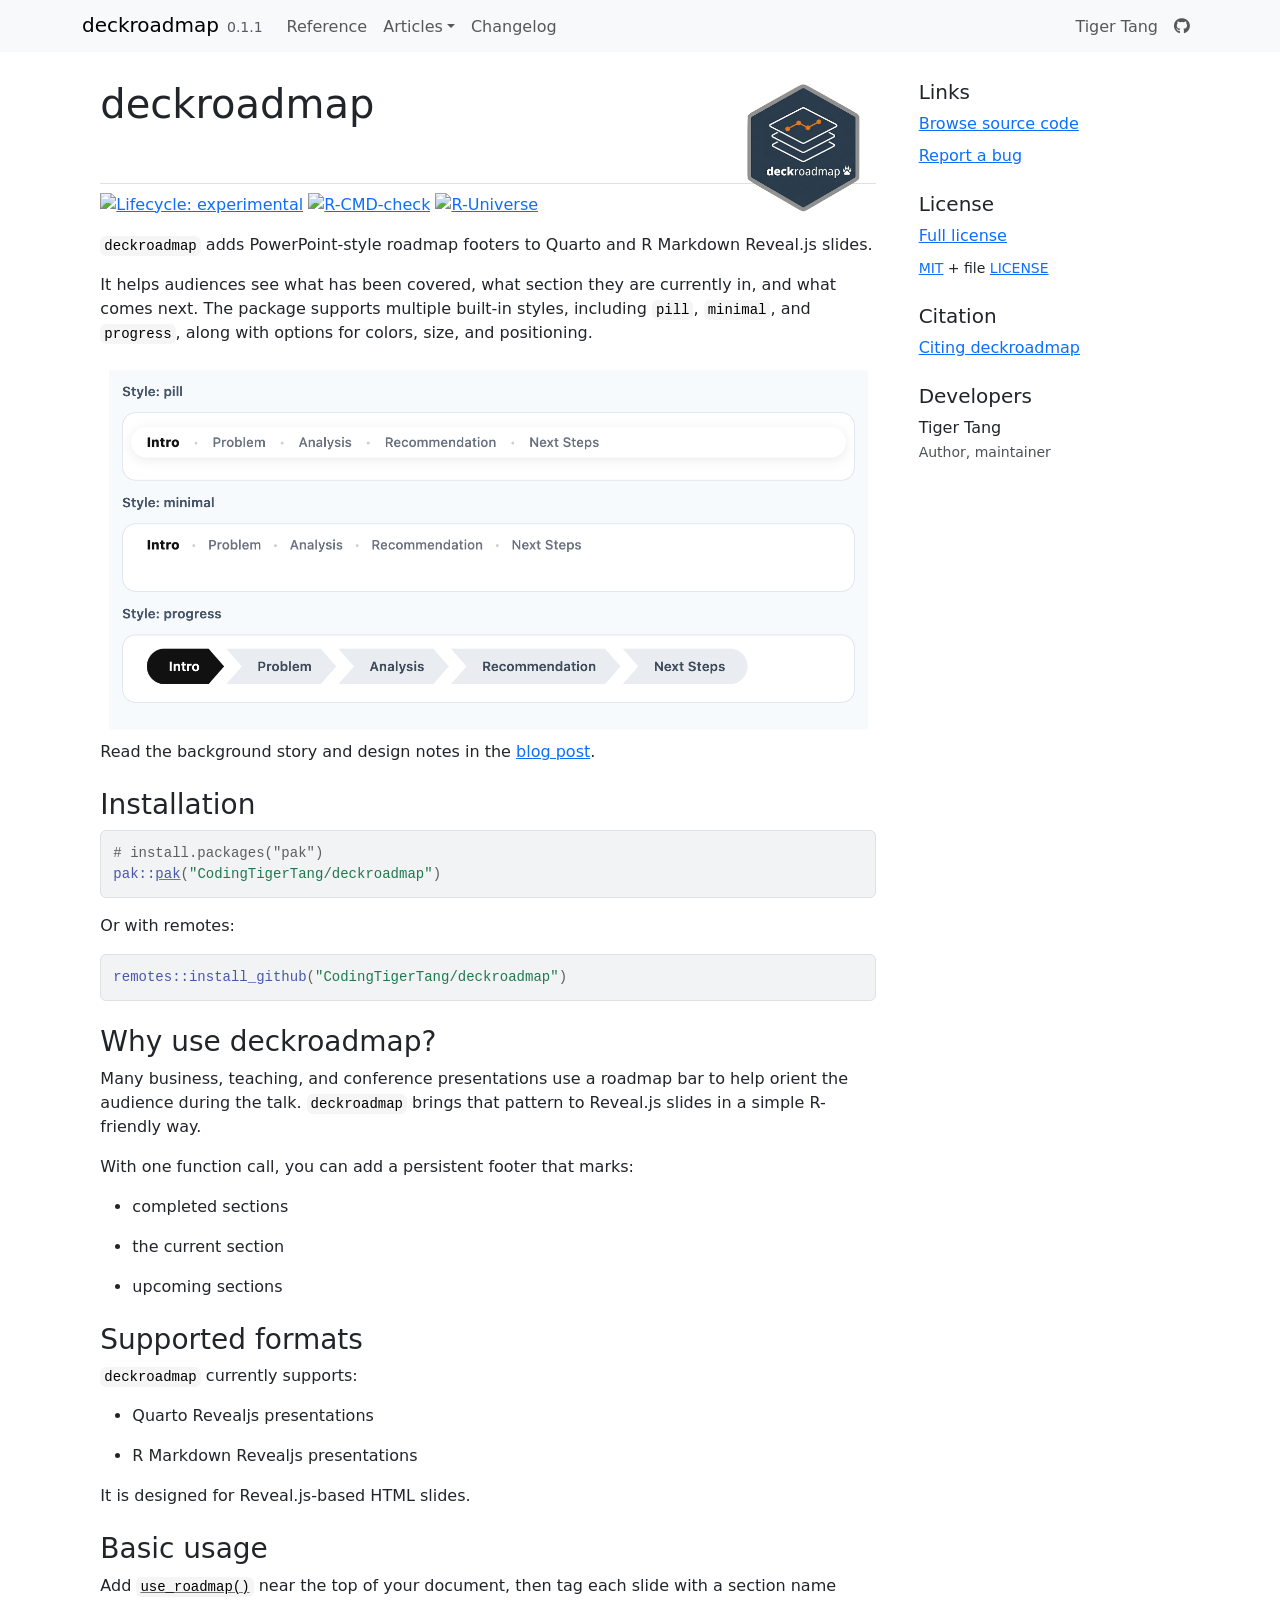
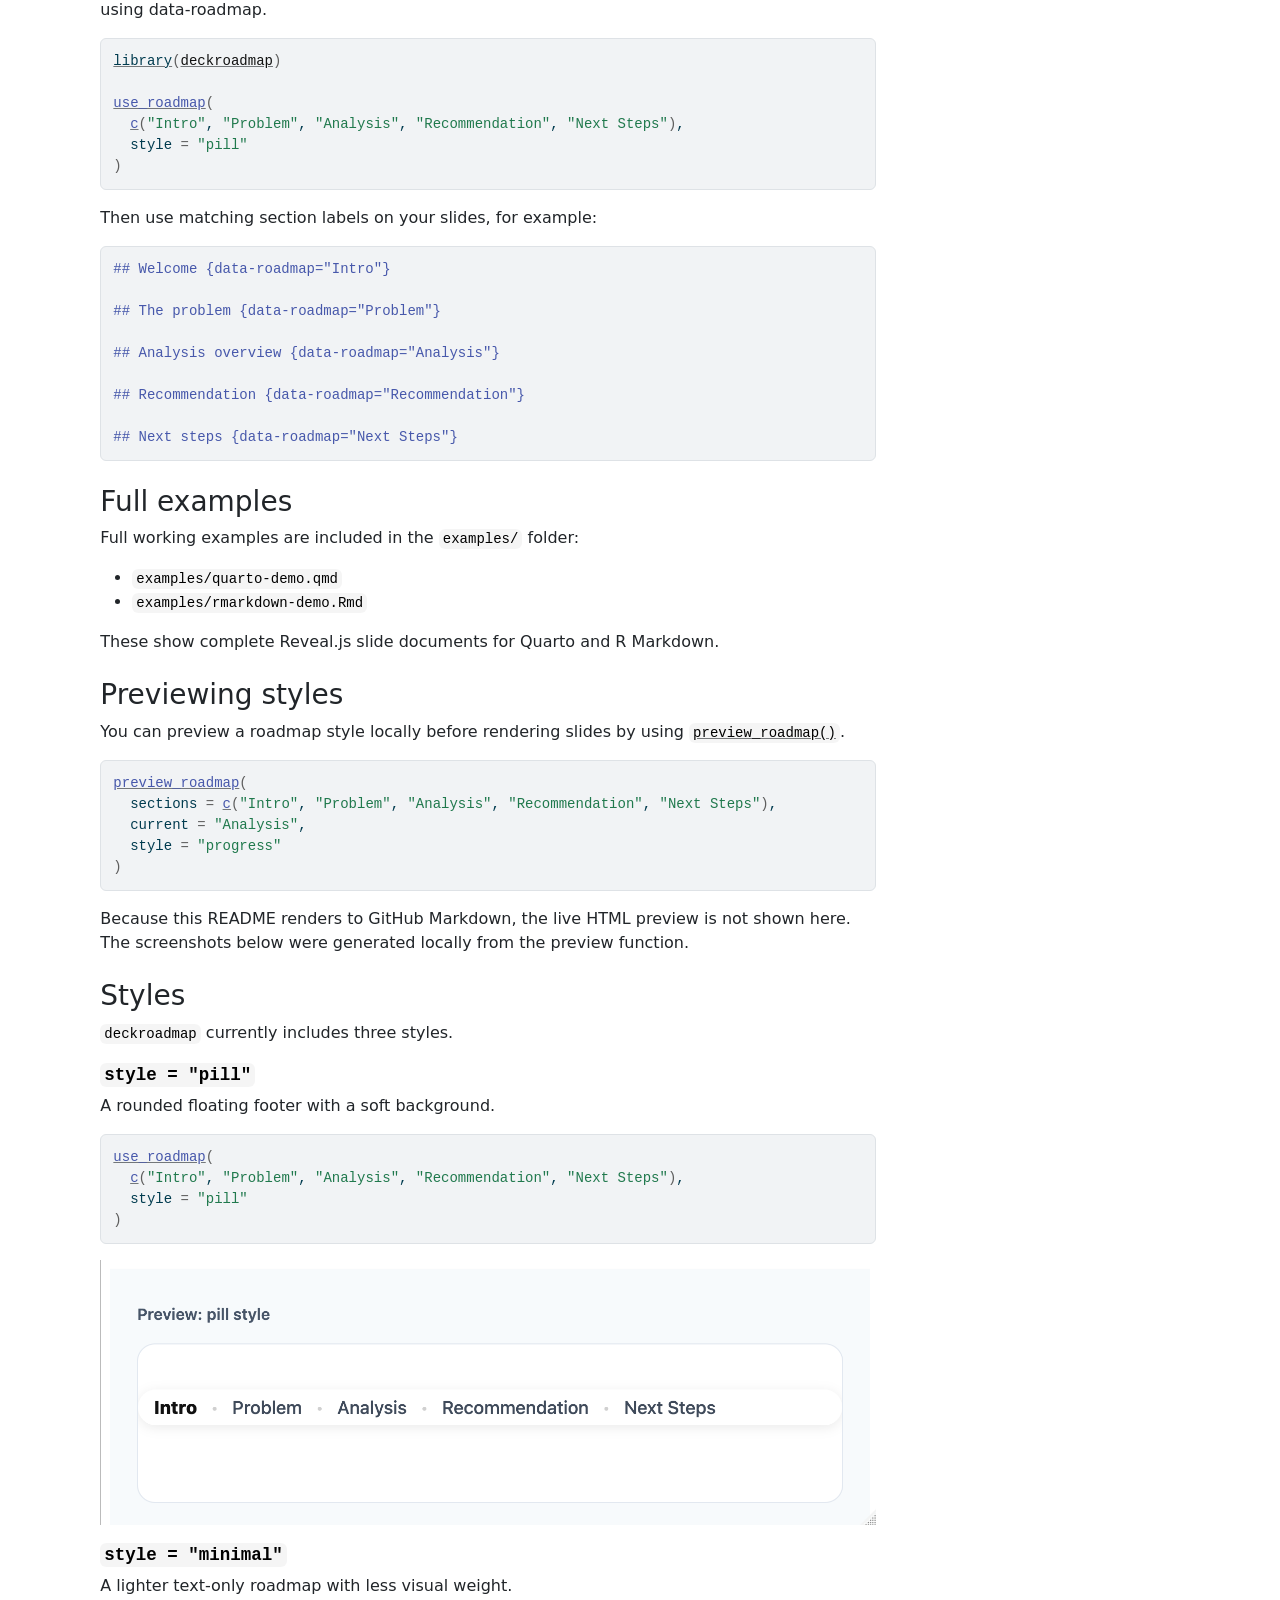
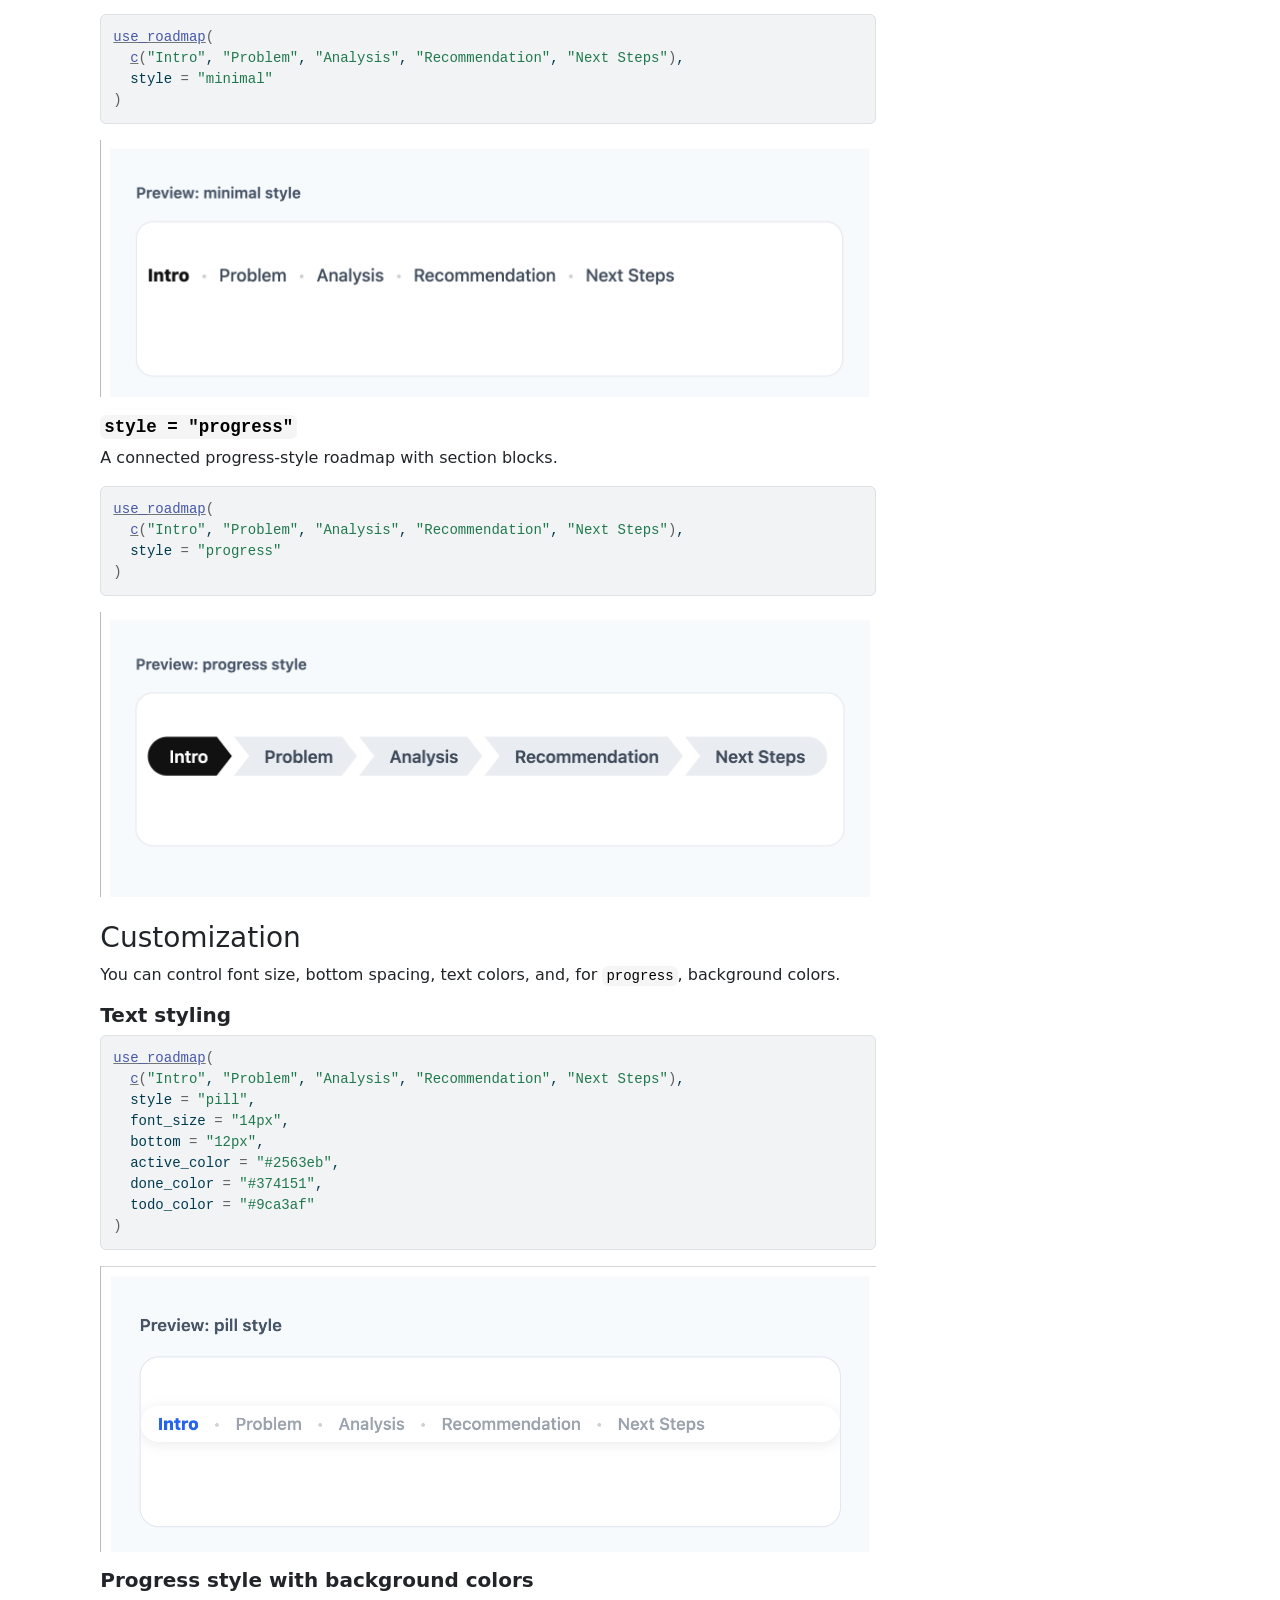
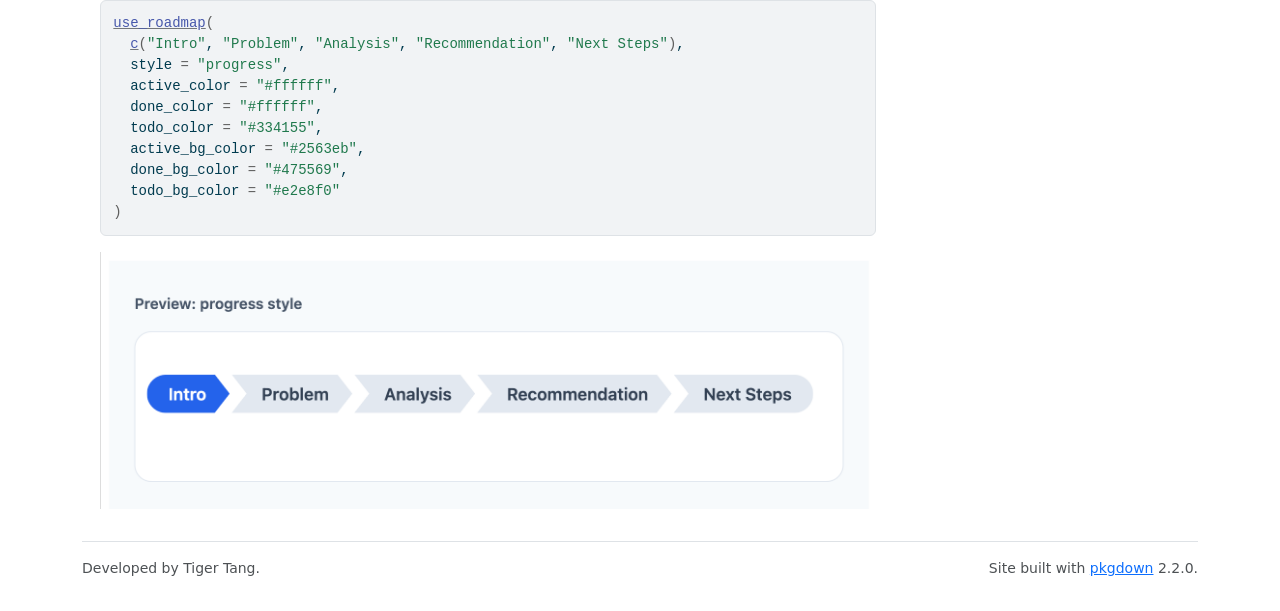
==== commit 5554847a: "Deploying to gh-pages from @ CodingTigerTang/deckroadmap@cf79d27f319c22bda12e7772056ac3c5ea550a77 🚀" ====
--- a/index.html
+++ b/index.html
@@ -32,6 +32,12 @@
     <div id="navbar" class="collapse navbar-collapse ms-3">
       <ul class="navbar-nav me-auto">
 <li class="nav-item"><a class="nav-link" href="reference/index.html">Reference</a></li>
+<li class="nav-item dropdown">
+  <button class="nav-link dropdown-toggle" type="button" id="dropdown-articles" data-bs-toggle="dropdown" aria-expanded="false" aria-haspopup="true">Articles</button>
+  <ul class="dropdown-menu" aria-labelledby="dropdown-articles">
+<li><a class="dropdown-item" href="articles/get-started.html">Getting started with deckroadmap</a></li>
+  </ul>
+</li>
 <li class="nav-item"><a class="nav-link" href="news/index.html">Changelog</a></li>
       </ul>
 <ul class="navbar-nav">
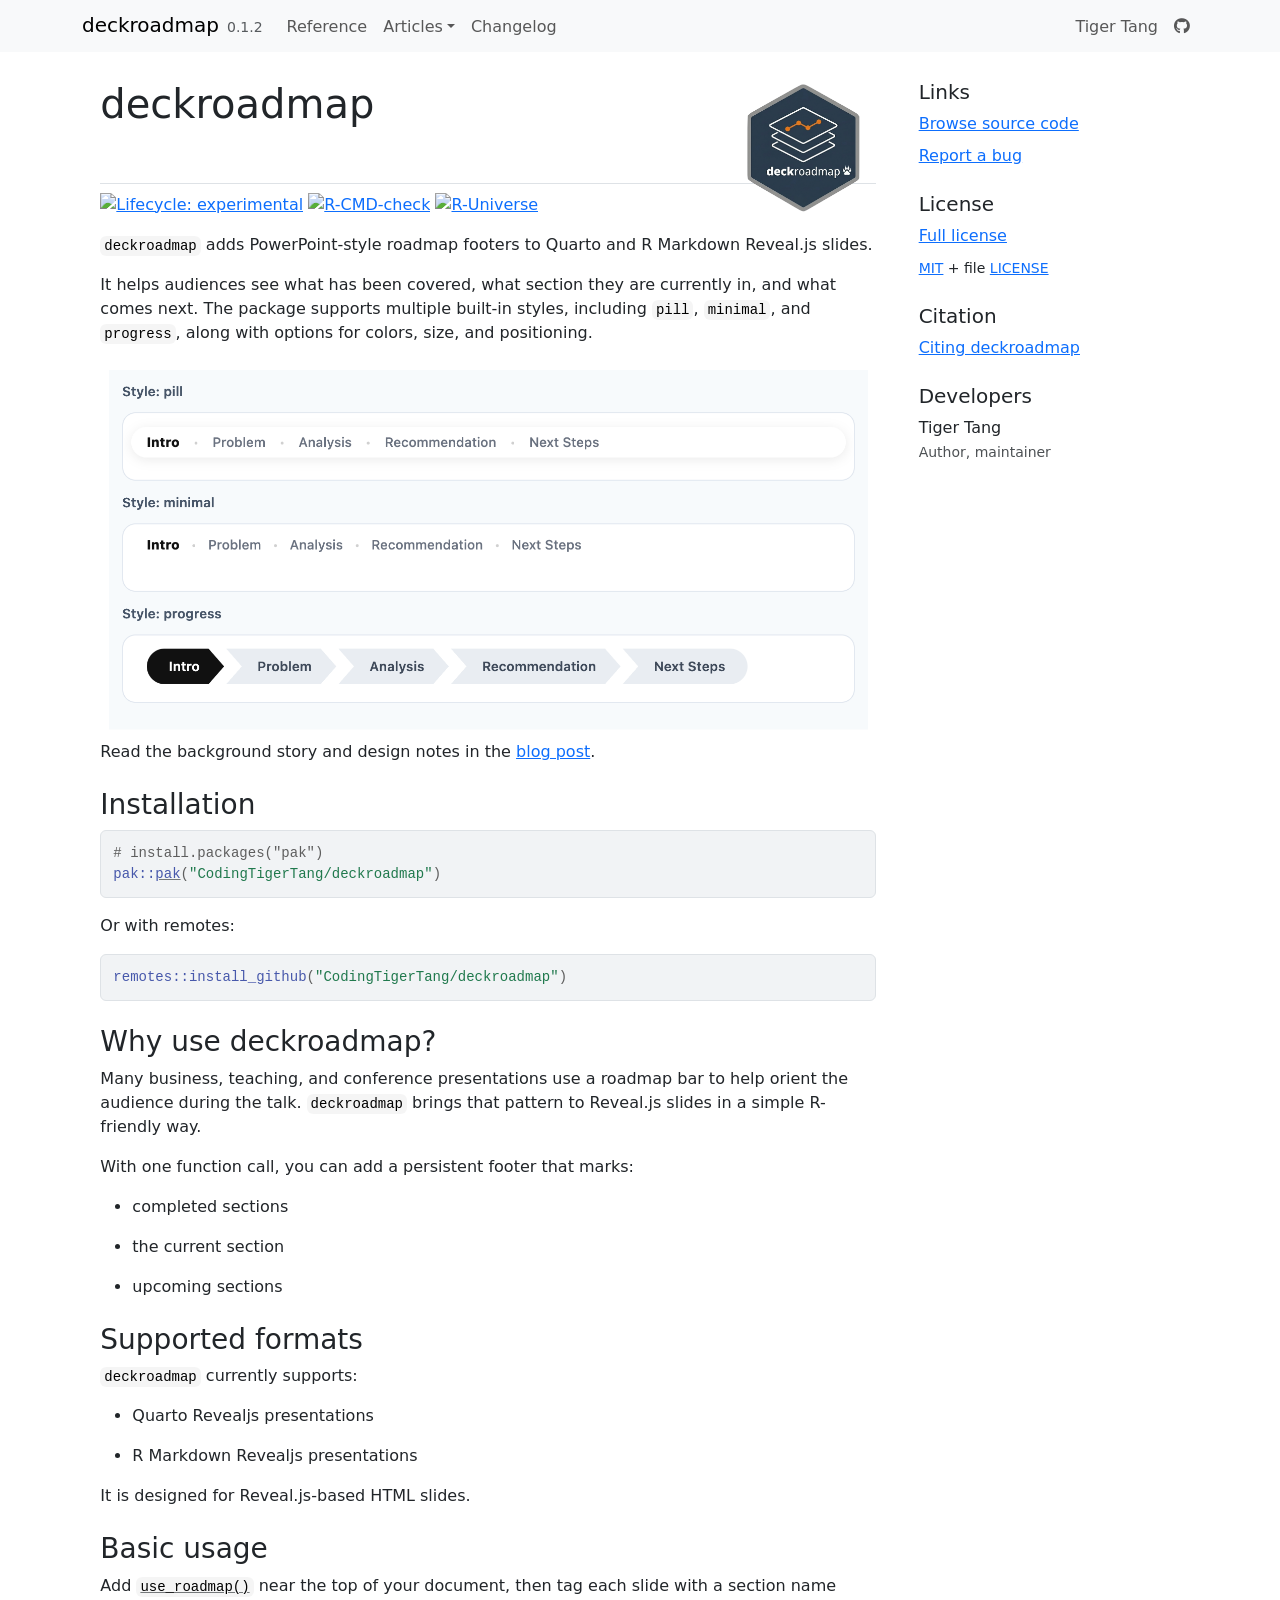
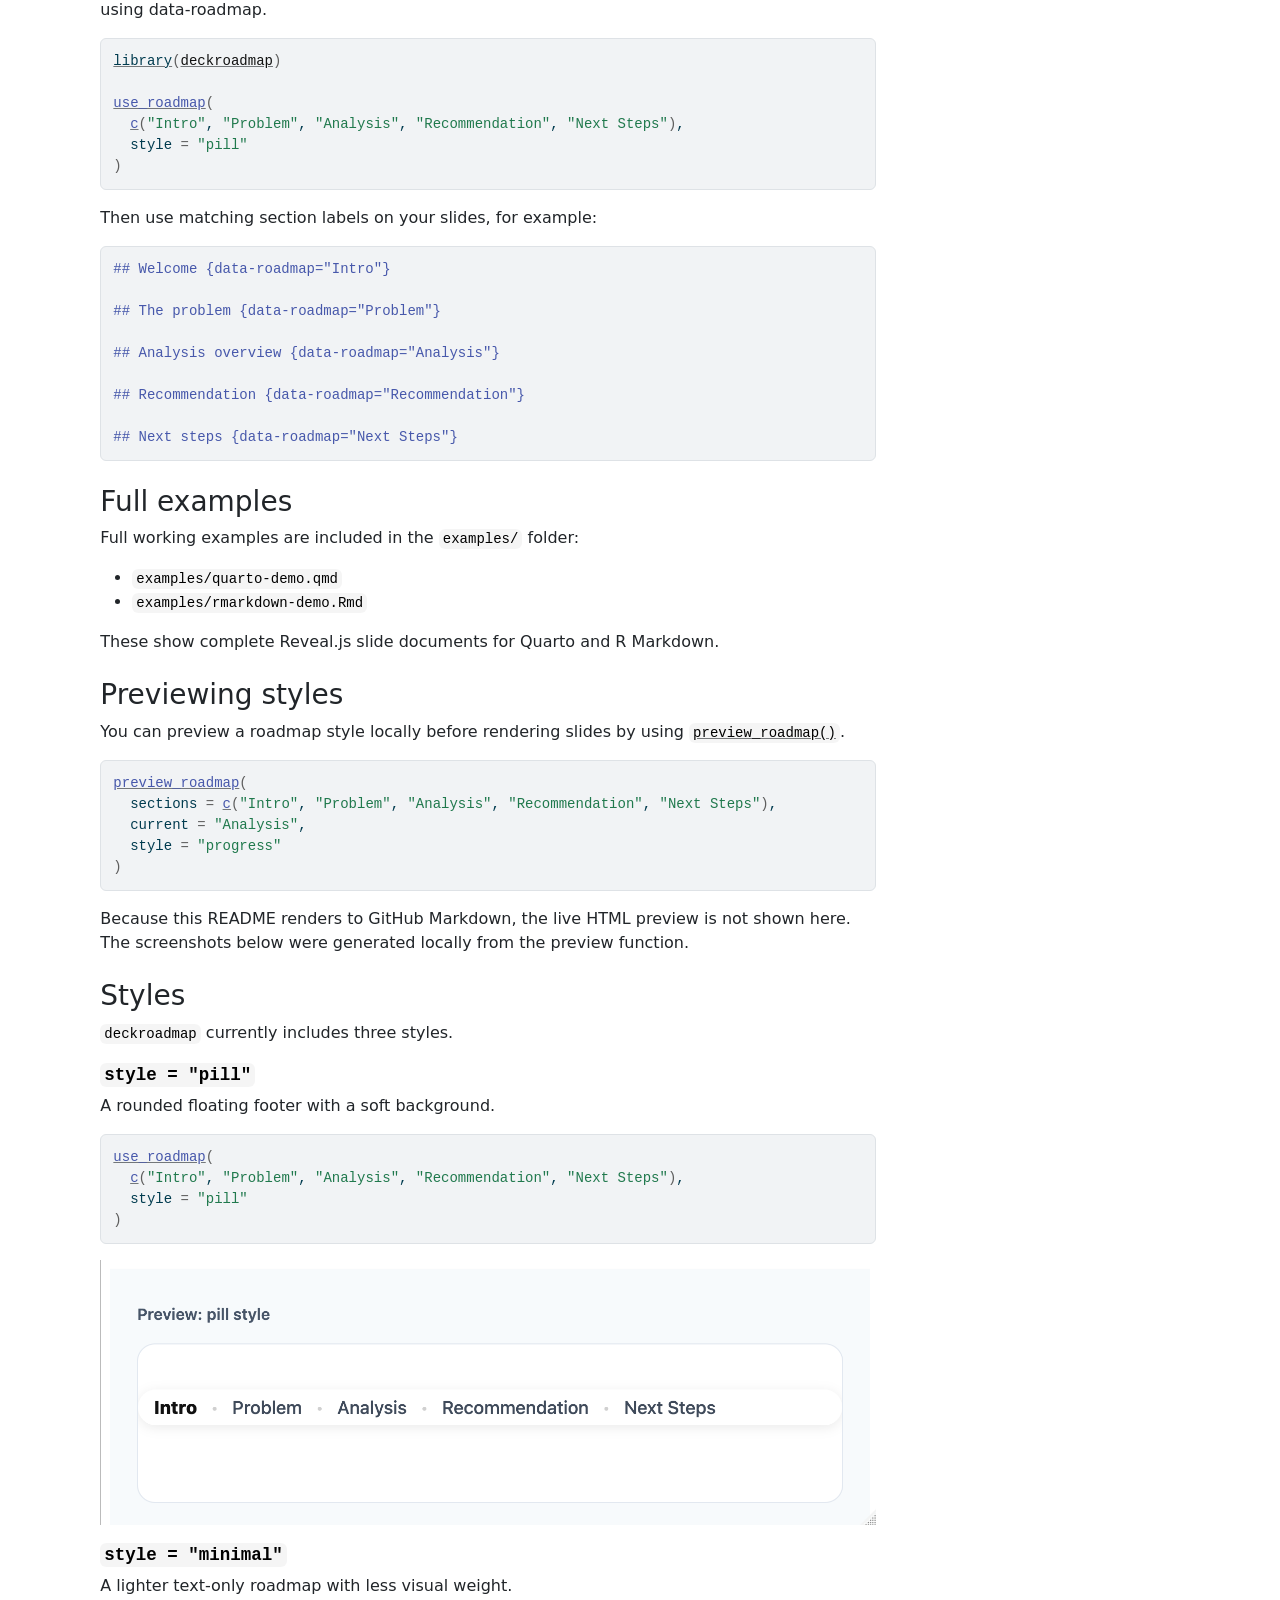
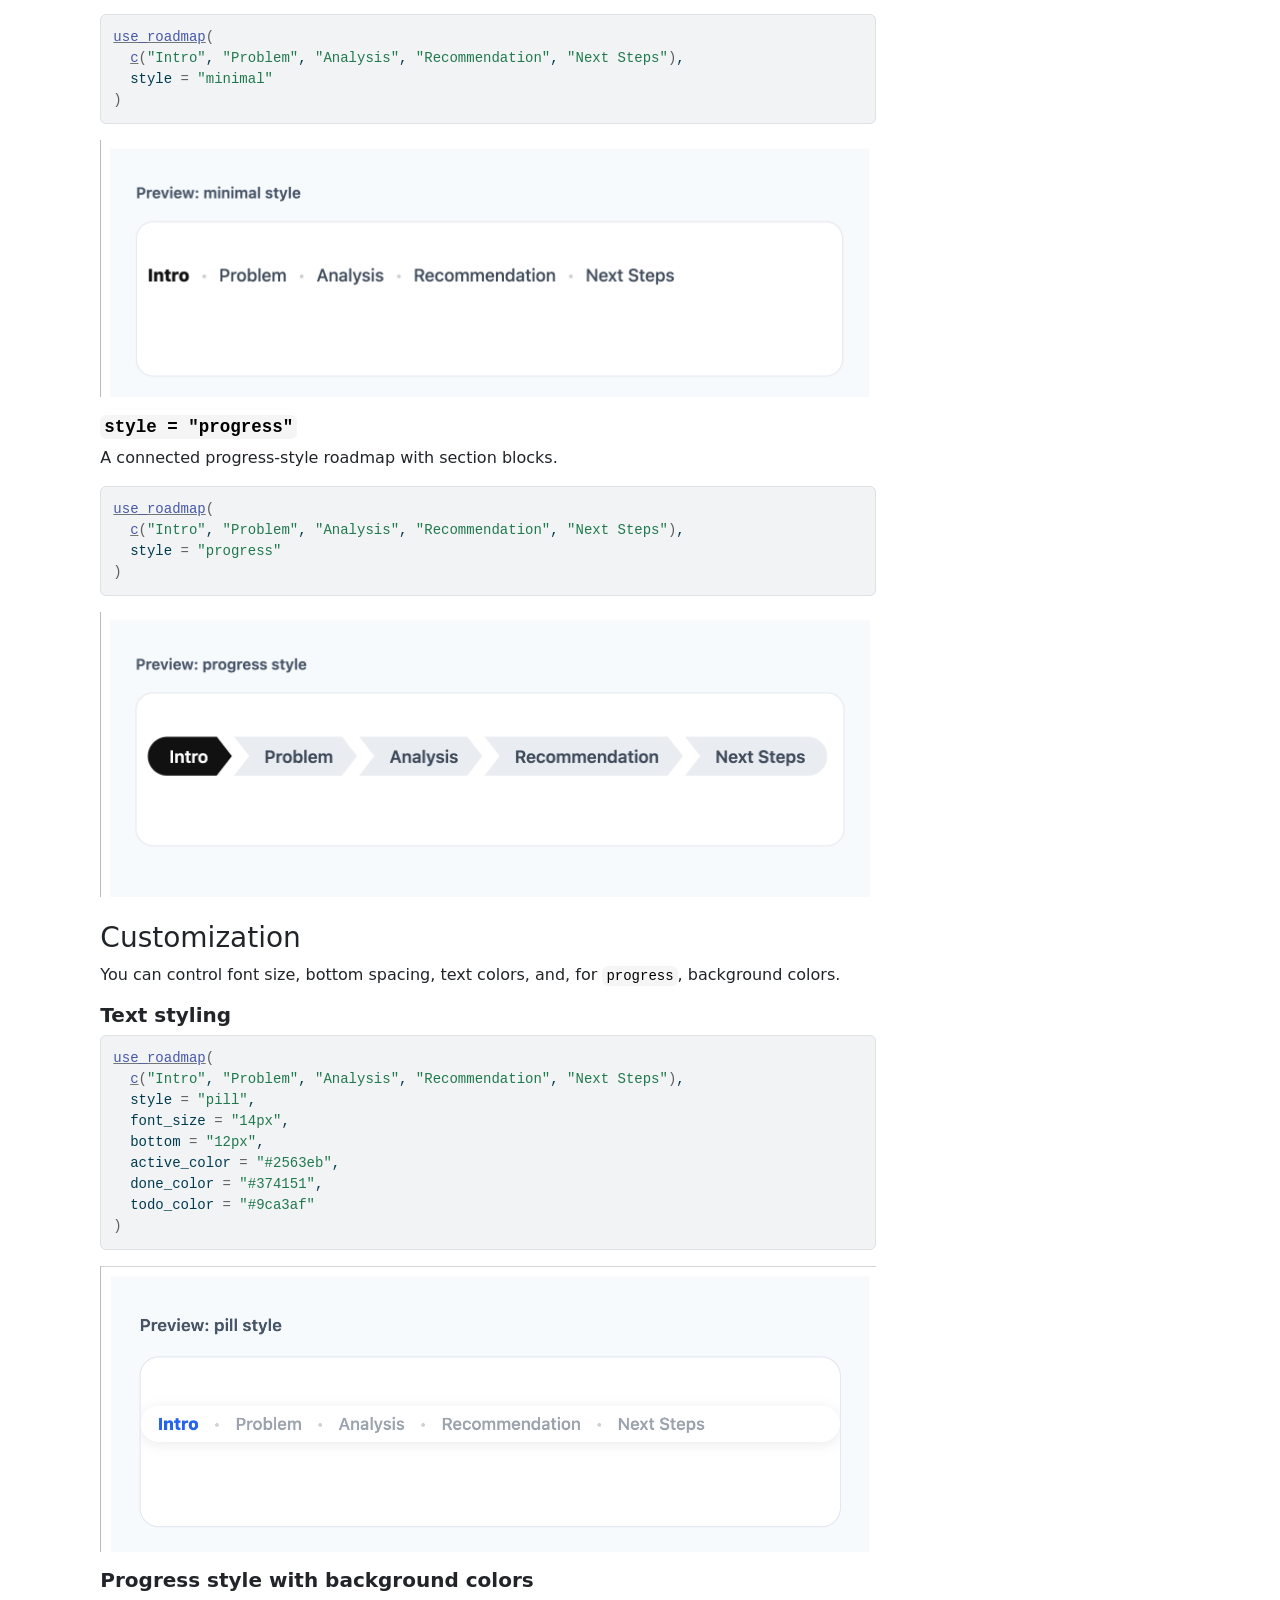
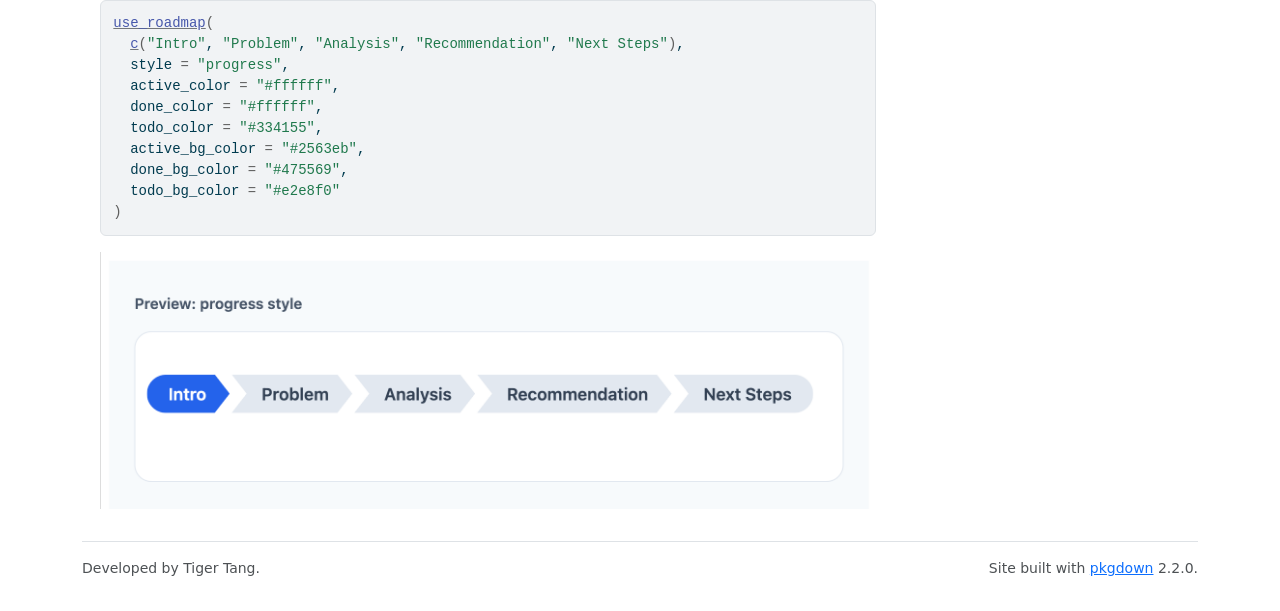
==== commit 8933c20d: "Deploying to gh-pages from @ CodingTigerTang/deckroadmap@b67c3a56bfe556c91122090c6947b963099ff161 🚀" ====
--- a/index.html
+++ b/index.html
@@ -1,5 +1,5 @@
 <!DOCTYPE html>
-<!-- Generated by pkgdown: do not edit by hand --><html lang="en">
+<!-- Generated by pkgdown: do not edit by hand --><html lang="en-US">
 <head>
 <meta http-equiv="Content-Type" content="text/html; charset=UTF-8">
 <meta charset="utf-8">
@@ -22,7 +22,7 @@
 
     <a class="navbar-brand me-2" href="index.html">deckroadmap</a>
 
-    <small class="nav-text text-muted me-auto" data-bs-toggle="tooltip" data-bs-placement="bottom" title="">0.1.1</small>
+    <small class="nav-text text-muted me-auto" data-bs-toggle="tooltip" data-bs-placement="bottom" title="">0.1.2</small>
 
 
     <button class="navbar-toggler" type="button" data-bs-toggle="collapse" data-bs-target="#navbar" aria-controls="navbar" aria-expanded="false" aria-label="Toggle navigation">
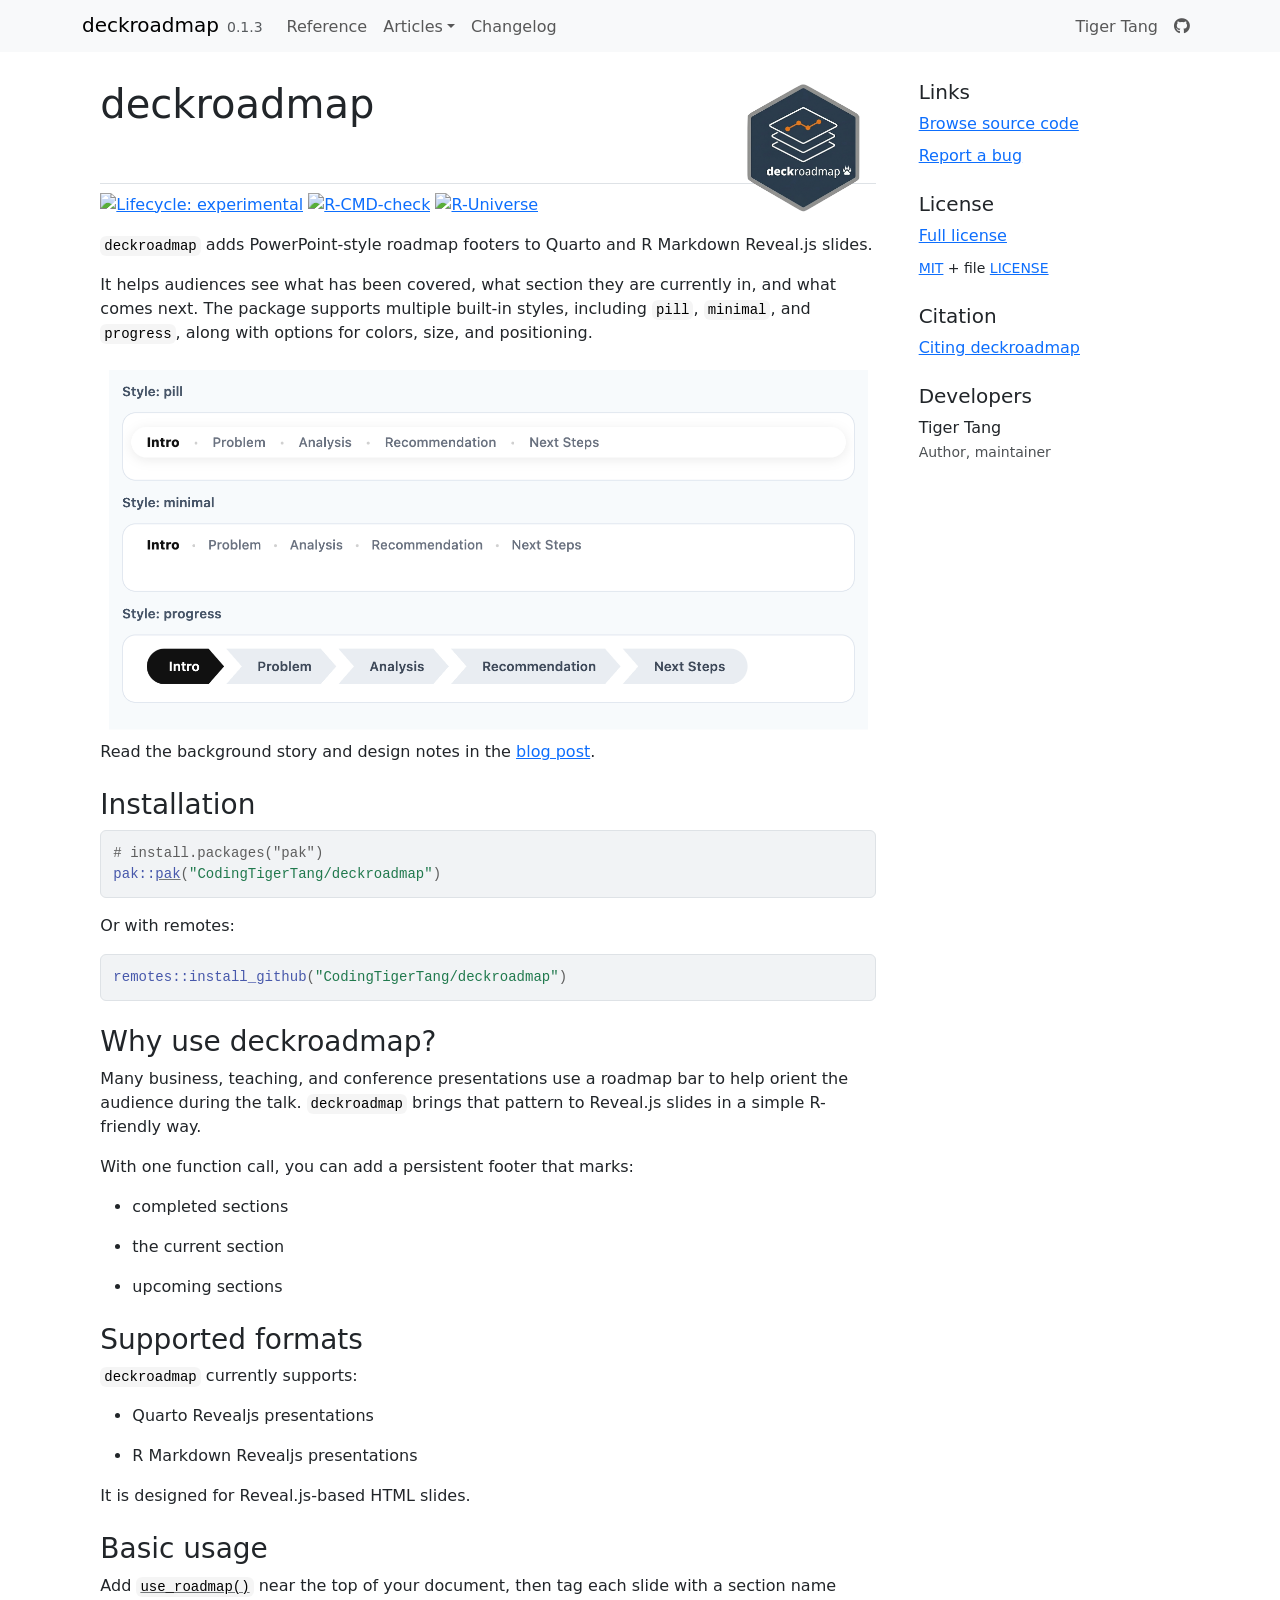
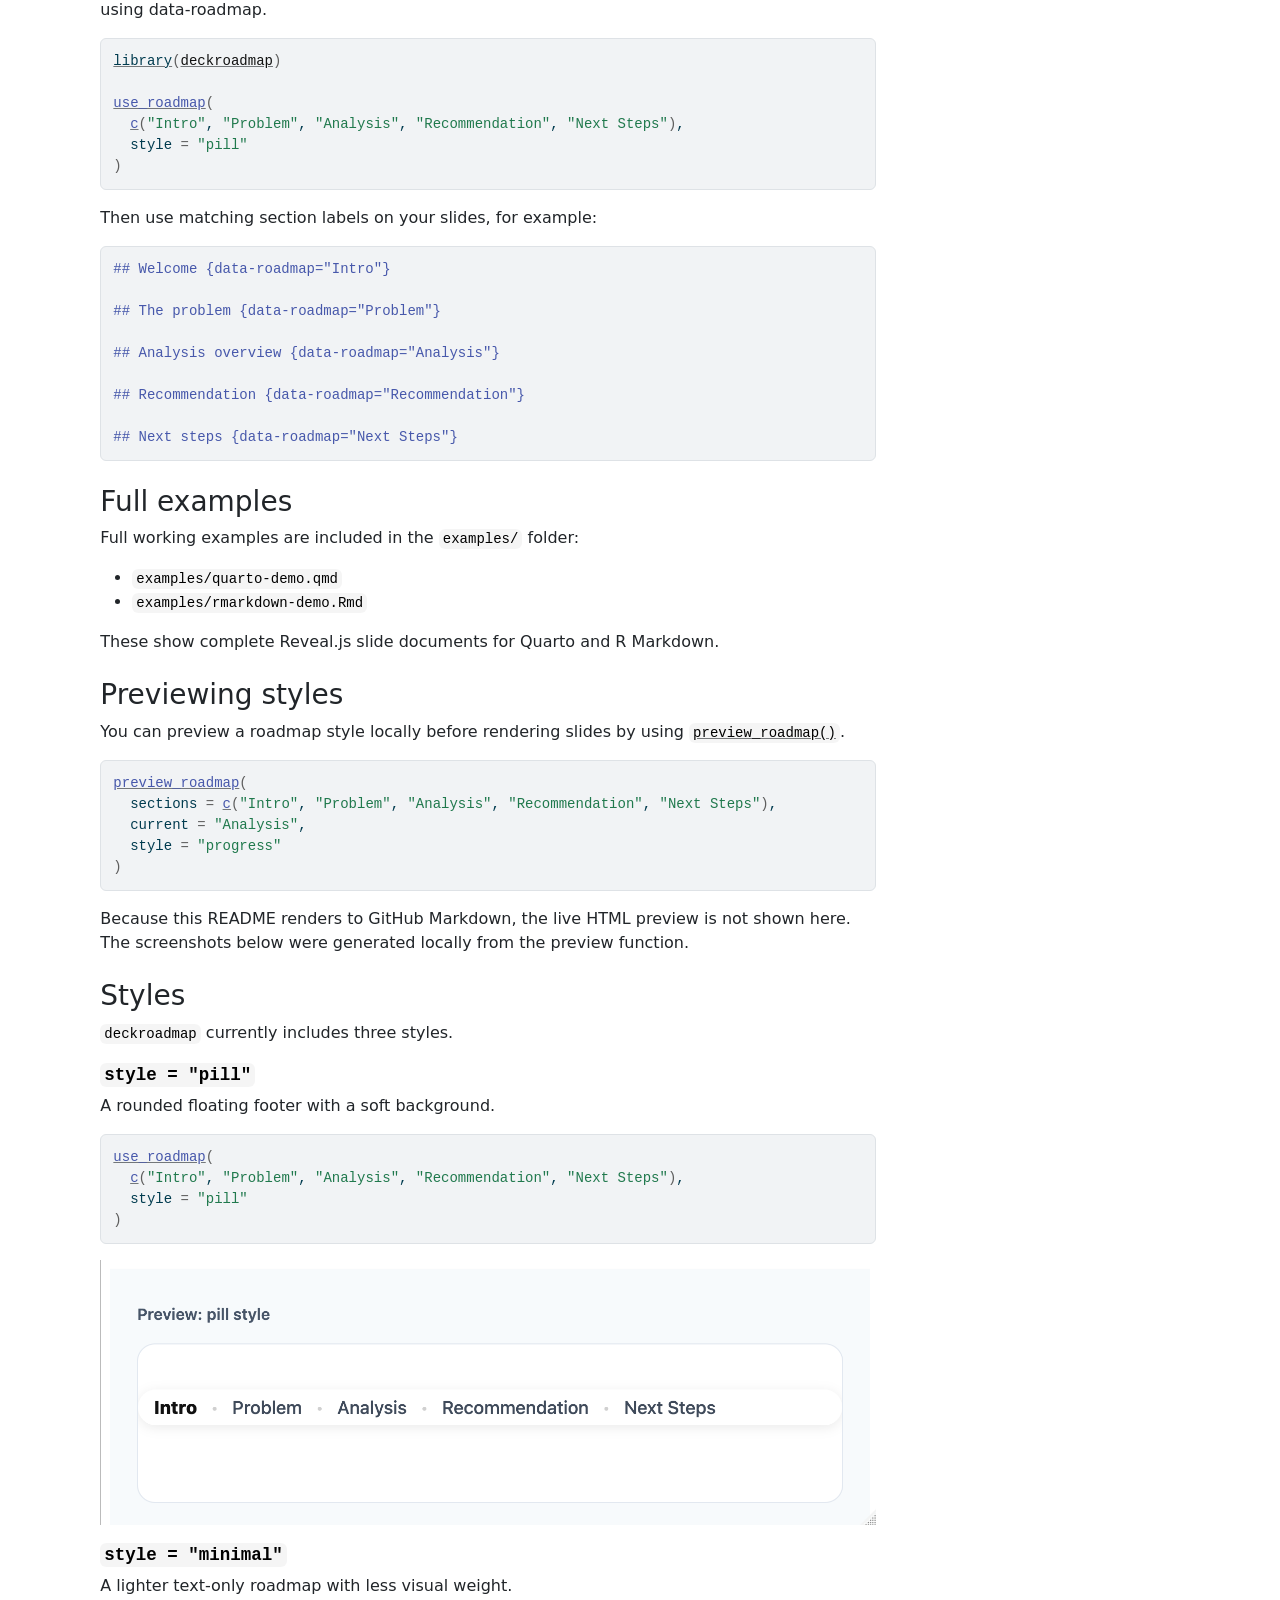
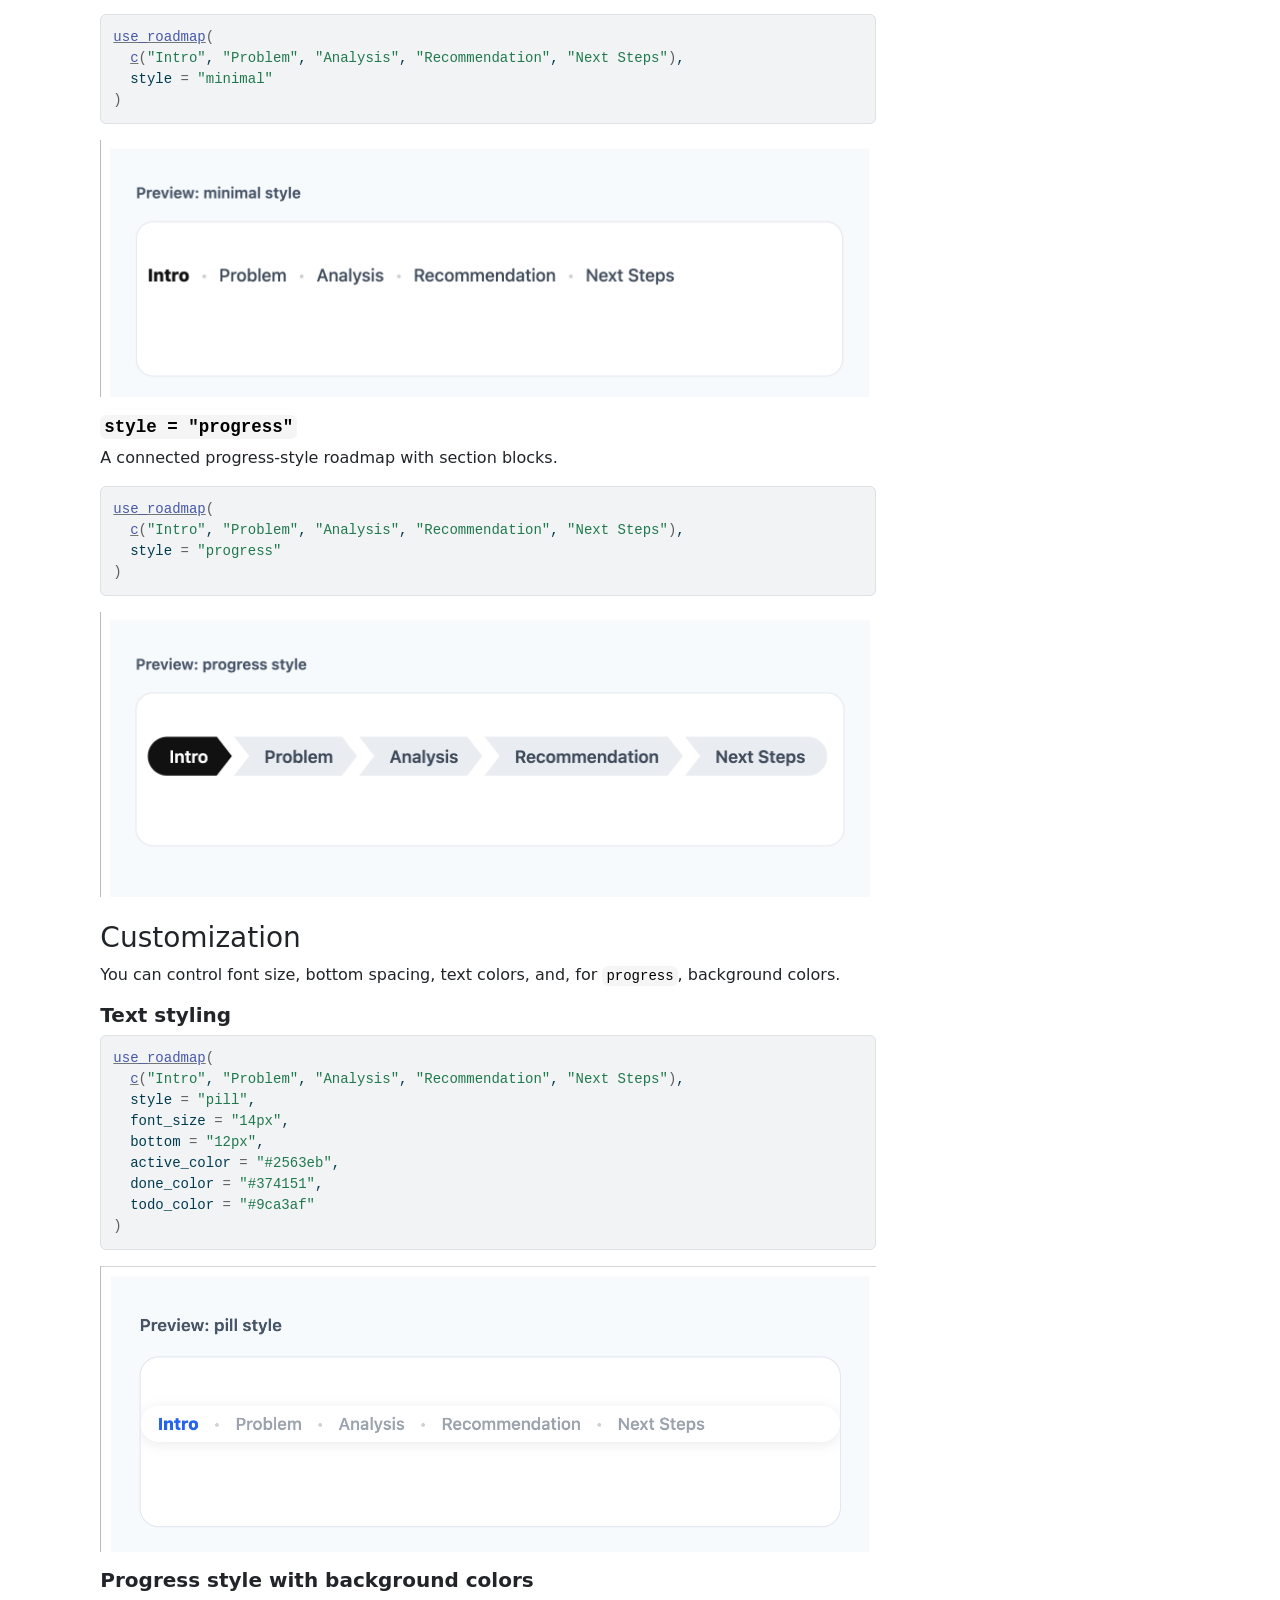
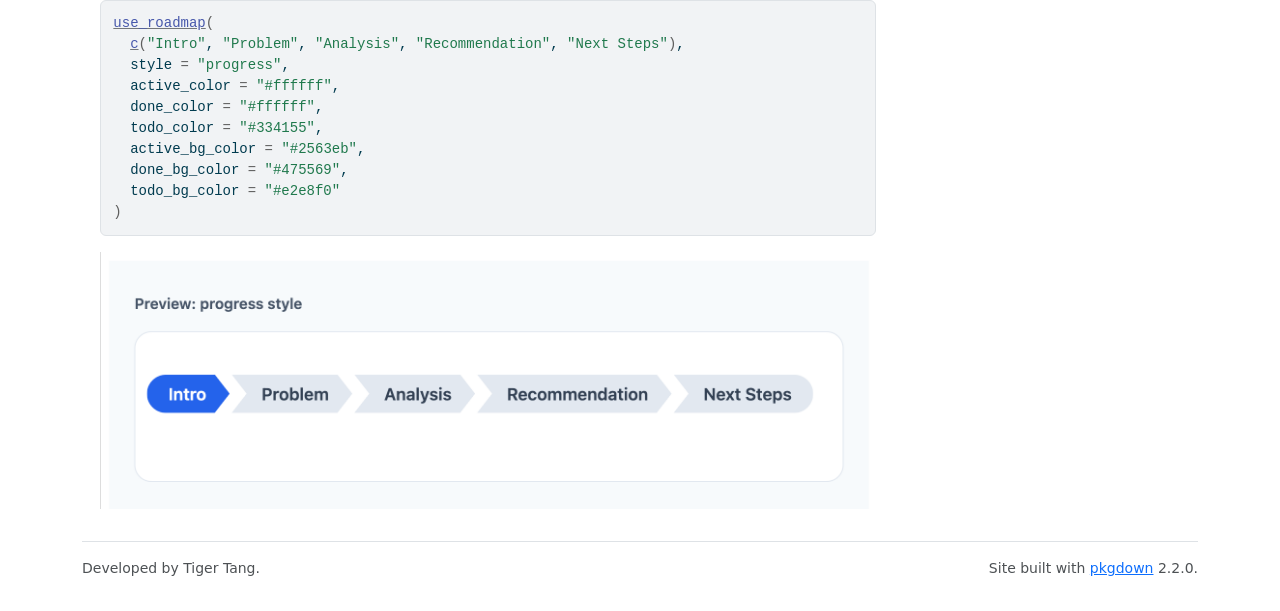
==== commit 91f8782e: "Deploying to gh-pages from @ CodingTigerTang/deckroadmap@7e9a0242c2b53f1f38ccd2c3fd4b6d622fab60fb 🚀" ====
--- a/index.html
+++ b/index.html
@@ -22,7 +22,7 @@
 
     <a class="navbar-brand me-2" href="index.html">deckroadmap</a>
 
-    <small class="nav-text text-muted me-auto" data-bs-toggle="tooltip" data-bs-placement="bottom" title="">0.1.2</small>
+    <small class="nav-text text-muted me-auto" data-bs-toggle="tooltip" data-bs-placement="bottom" title="">0.1.3</small>
 
 
     <button class="navbar-toggler" type="button" data-bs-toggle="collapse" data-bs-target="#navbar" aria-controls="navbar" aria-expanded="false" aria-label="Toggle navigation">
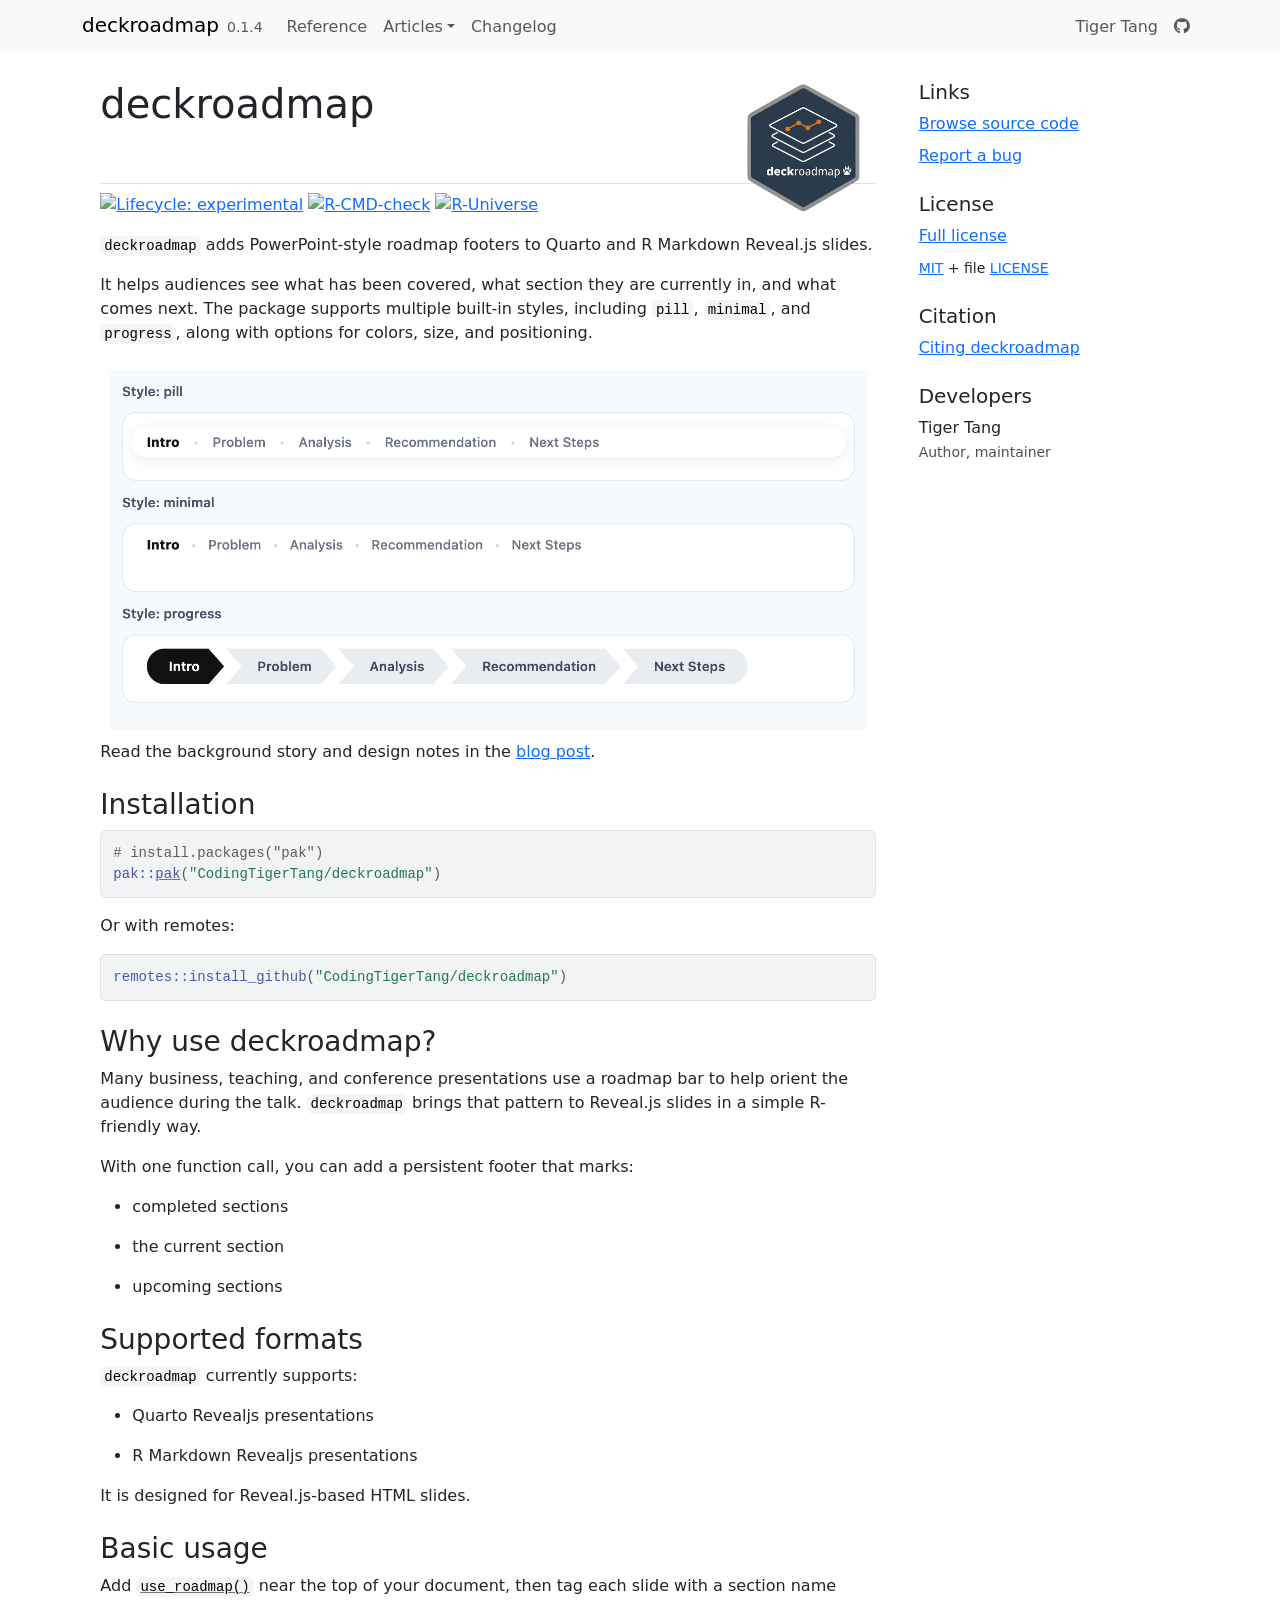
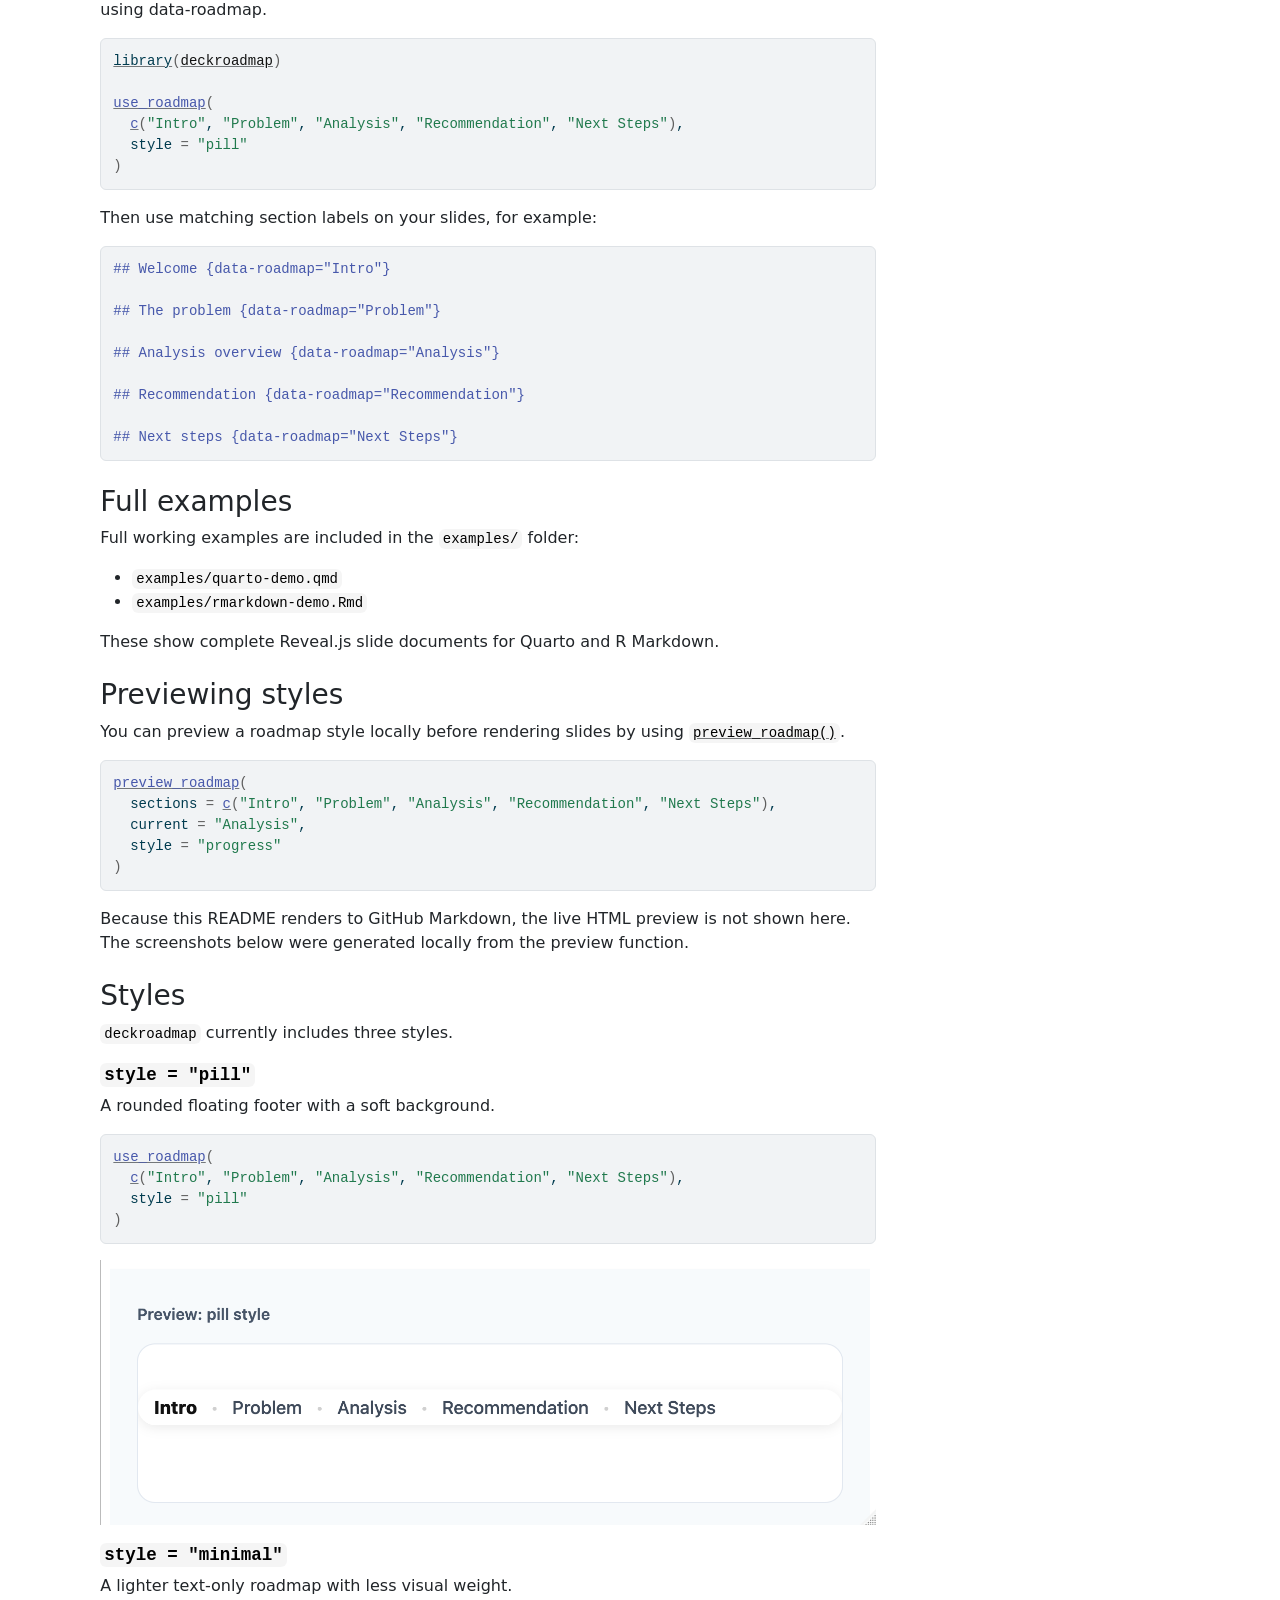
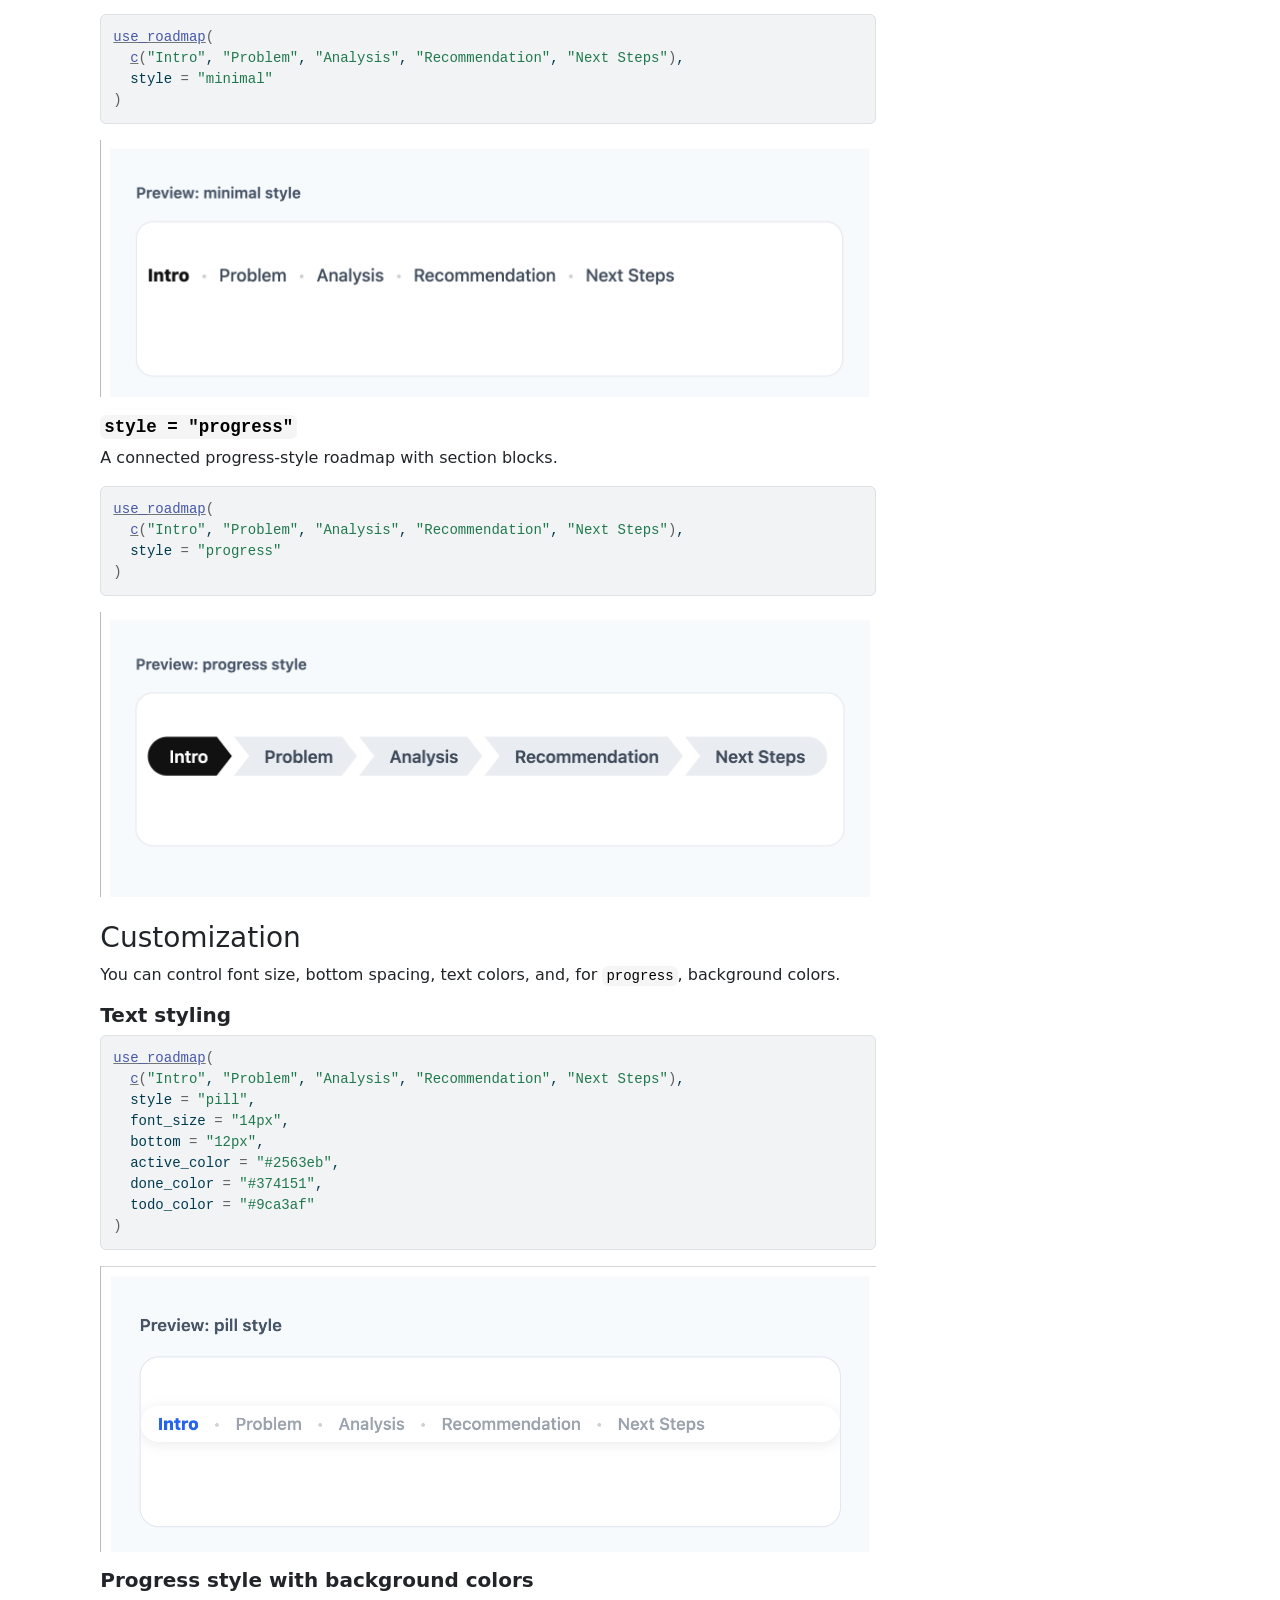
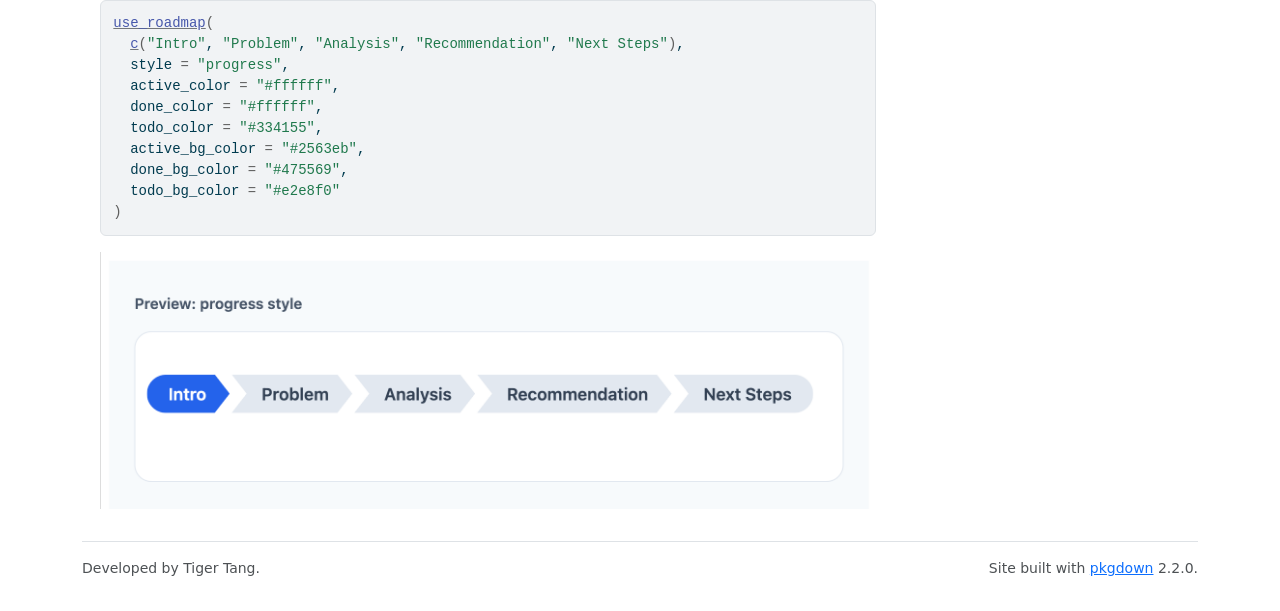
==== commit 16623f8d: "Deploying to gh-pages from @ CodingTigerTang/deckroadmap@b49bb376ba524604fd8d98c5c10d0e44c5e3aa60 🚀" ====
--- a/index.html
+++ b/index.html
@@ -22,7 +22,7 @@
 
     <a class="navbar-brand me-2" href="index.html">deckroadmap</a>
 
-    <small class="nav-text text-muted me-auto" data-bs-toggle="tooltip" data-bs-placement="bottom" title="">0.1.3</small>
+    <small class="nav-text text-muted me-auto" data-bs-toggle="tooltip" data-bs-placement="bottom" title="">0.1.4</small>
 
 
     <button class="navbar-toggler" type="button" data-bs-toggle="collapse" data-bs-target="#navbar" aria-controls="navbar" aria-expanded="false" aria-label="Toggle navigation">
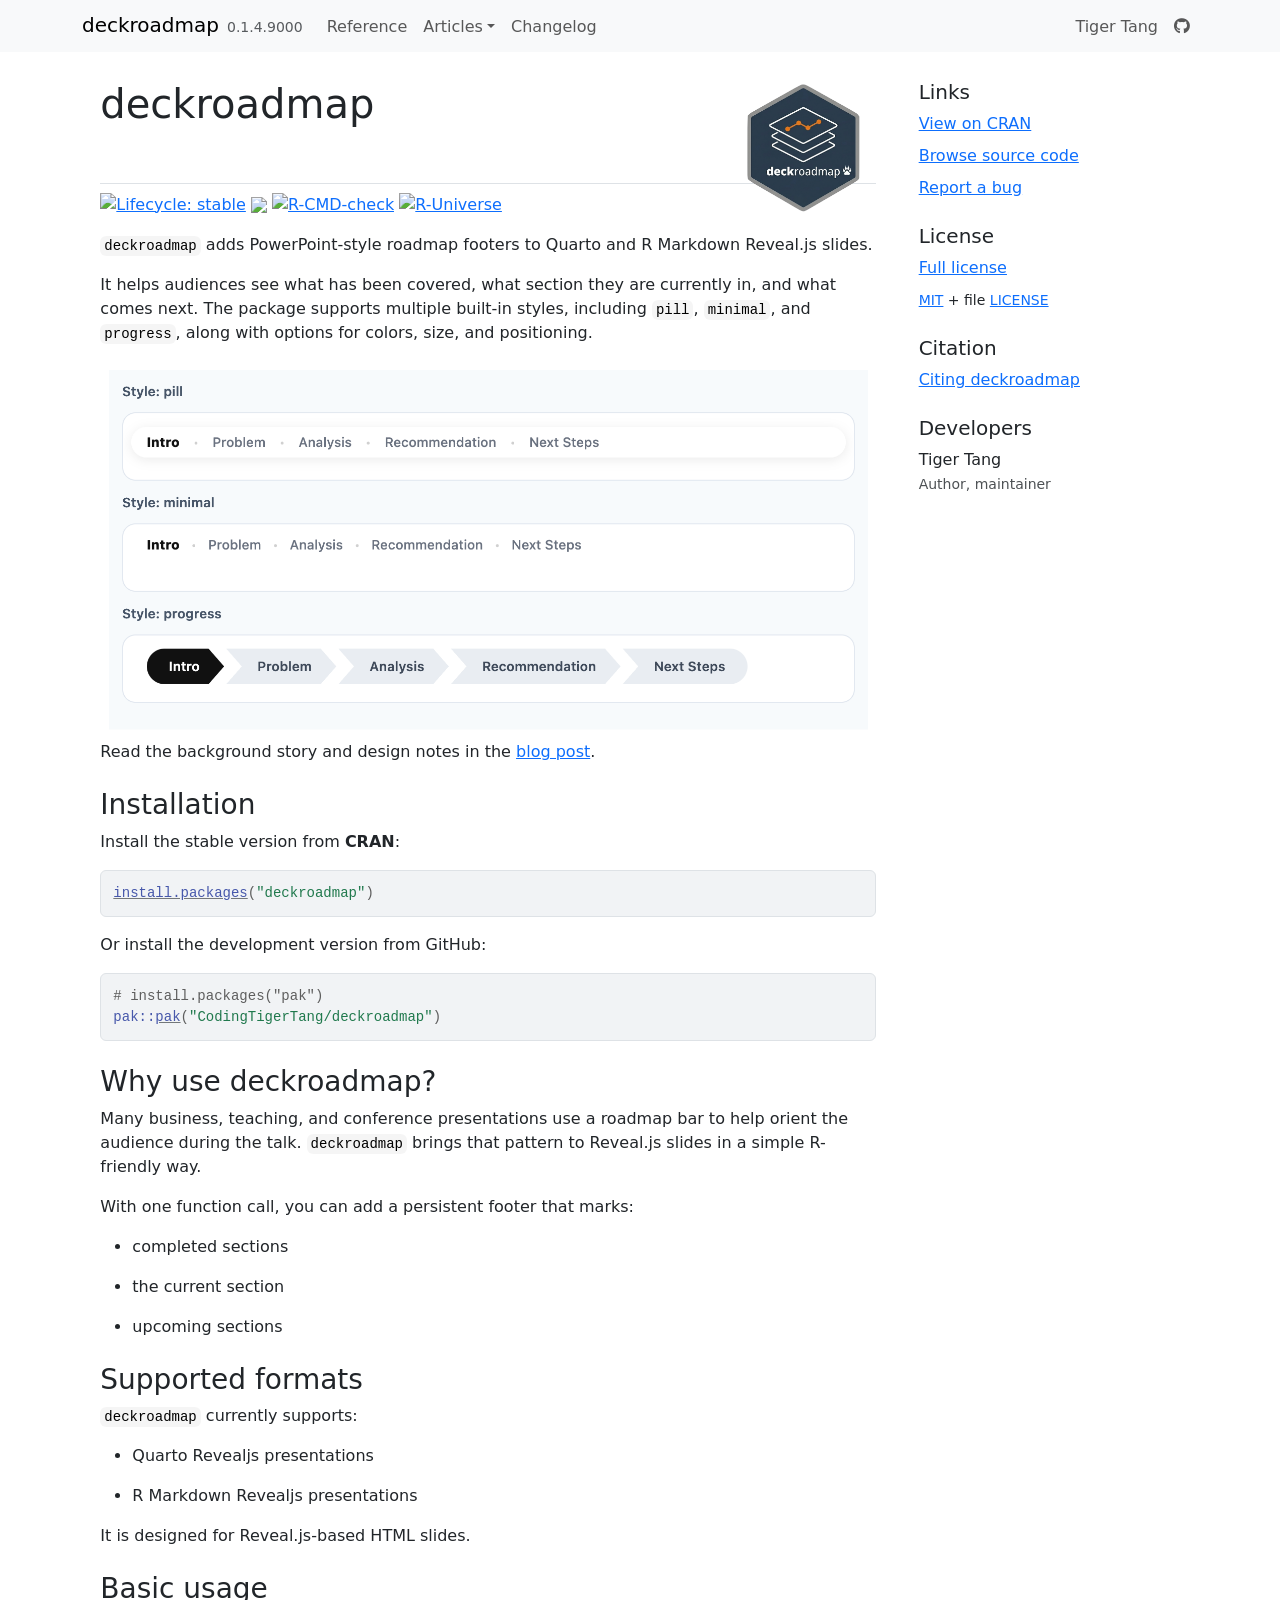
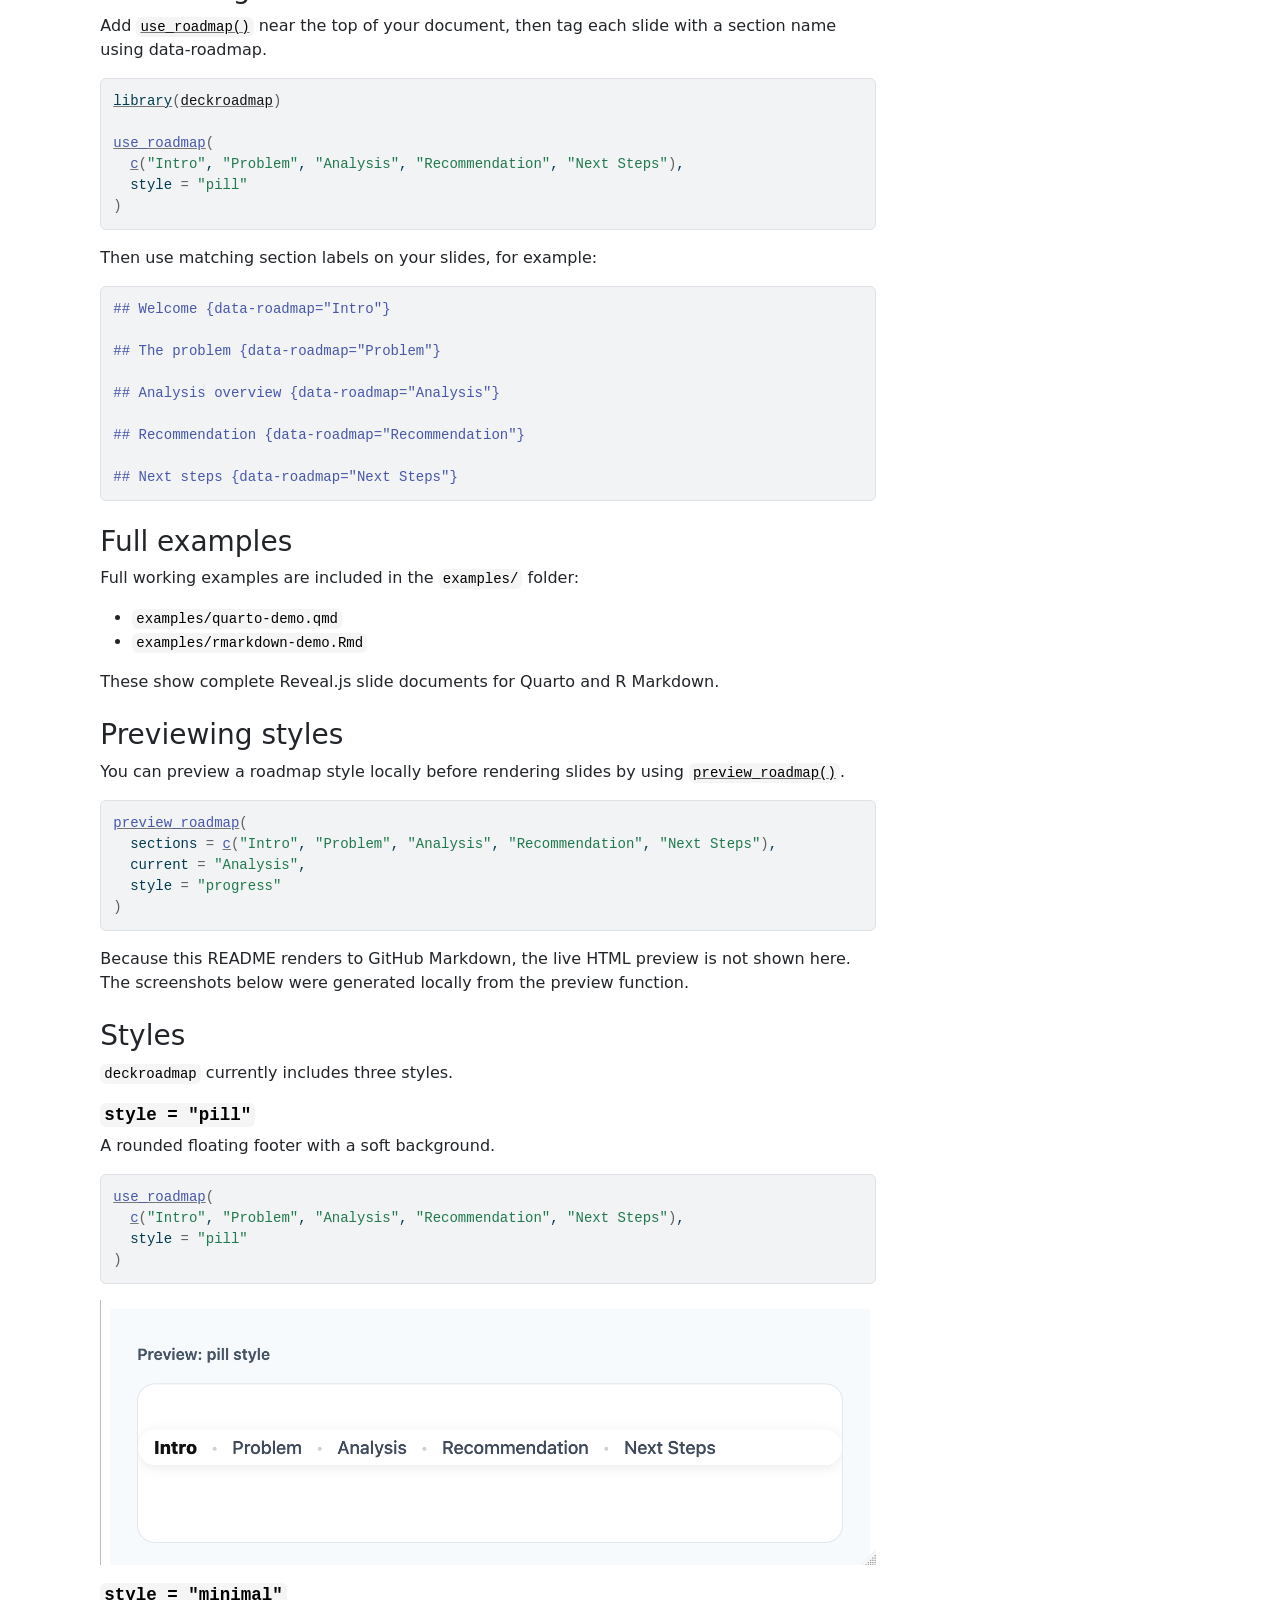
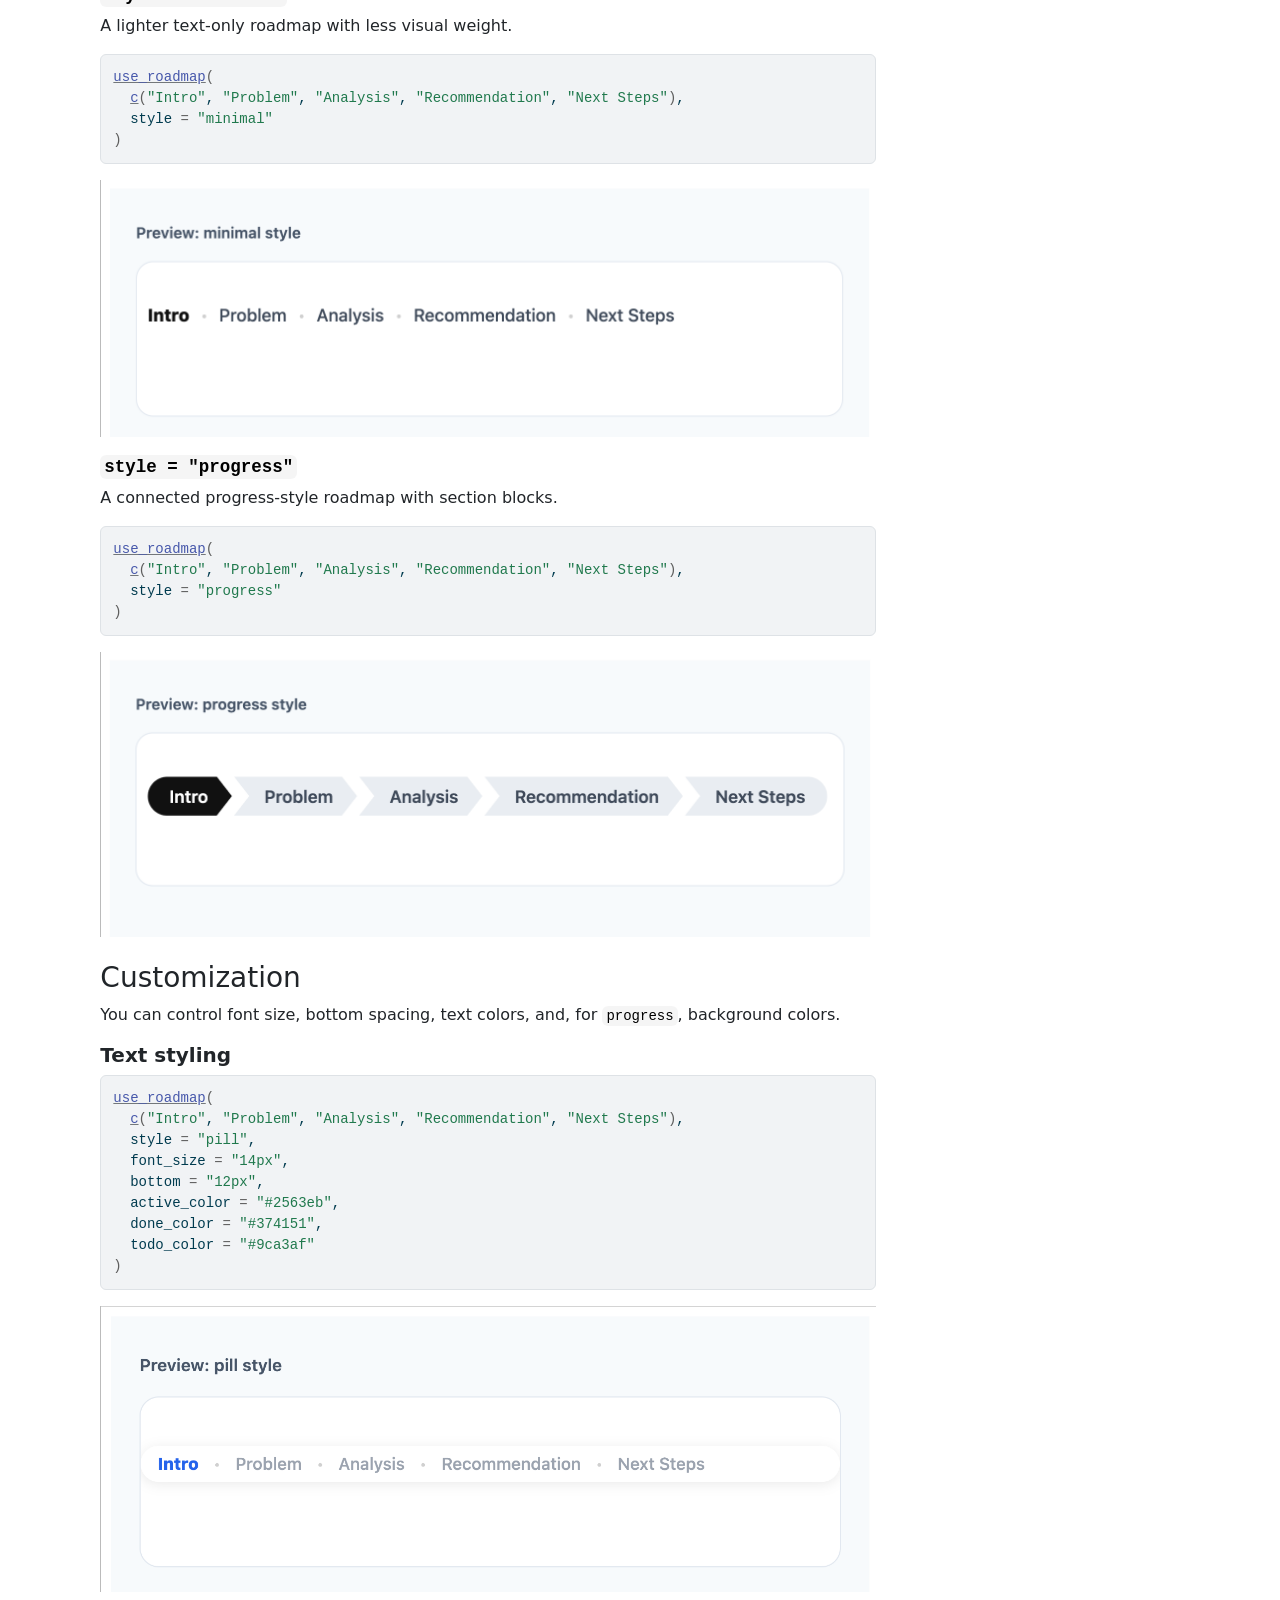
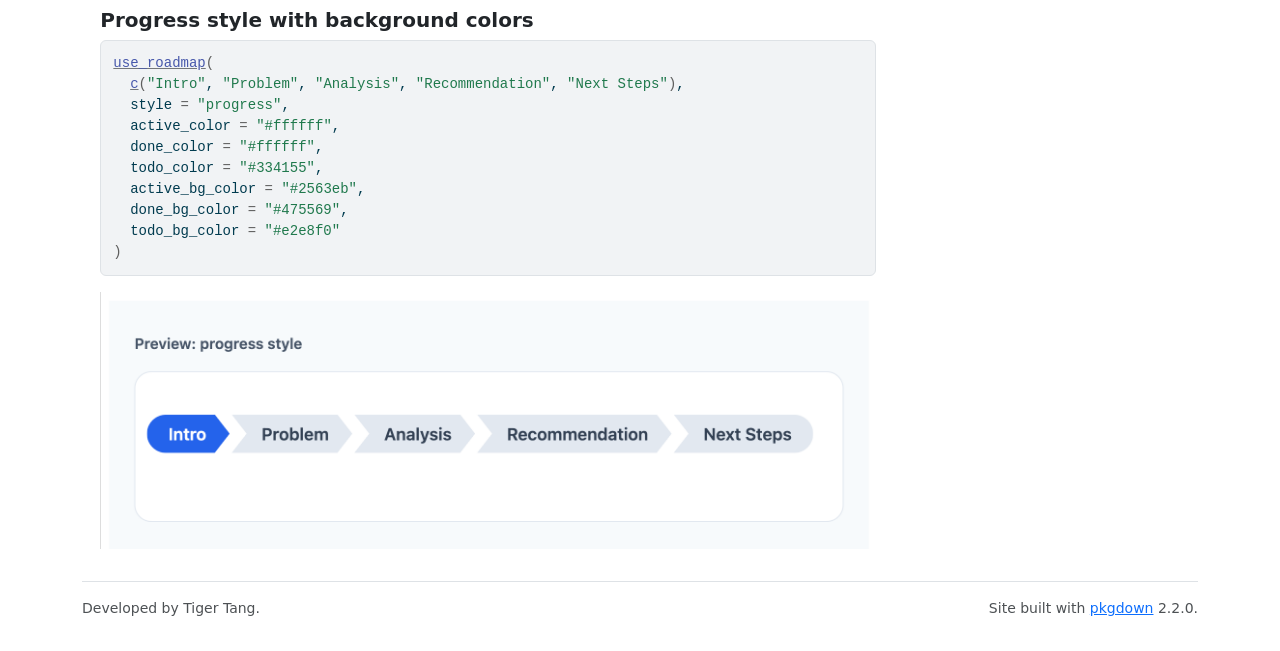
==== commit e03988d2: "Deploying to gh-pages from @ CodingTigerTang/deckroadmap@7a5050aba3f8e118ce52e4aa7471415f3493289a 🚀" ====
--- a/index.html
+++ b/index.html
@@ -22,7 +22,7 @@
 
     <a class="navbar-brand me-2" href="index.html">deckroadmap</a>
 
-    <small class="nav-text text-muted me-auto" data-bs-toggle="tooltip" data-bs-placement="bottom" title="">0.1.4</small>
+    <small class="nav-text text-muted me-auto" data-bs-toggle="tooltip" data-bs-placement="bottom" title="">0.1.4.9000</small>
 
 
     <button class="navbar-toggler" type="button" data-bs-toggle="collapse" data-bs-target="#navbar" aria-controls="navbar" aria-expanded="false" aria-label="Toggle navigation">
@@ -53,19 +53,20 @@
   <main id="main" class="col-md-9"><div class="section level1">
 <div class="page-header"><h1 id="deckroadmap">deckroadmap<img src="reference/figures/deckroadmap-logo-small.png" alt="deckroadmap package logo" align="right" width="150"><a class="anchor" aria-label="anchor" href="#deckroadmap"></a>
 </h1></div>
-<p><a href="https://lifecycle.r-lib.org/articles/stages.html#experimental" class="external-link"><img src="https://img.shields.io/badge/lifecycle-experimental-orange.svg" alt="Lifecycle: experimental"></a> <a href="https://github.com/CodingTigerTang/deckroadmap/actions/workflows/R-CMD-check.yaml" class="external-link"><img src="https://github.com/CodingTigerTang/deckroadmap/actions/workflows/R-CMD-check.yaml/badge.svg" alt="R-CMD-check"></a> <a href="https://codingtigertang.r-universe.dev/deckroadmap" class="external-link"><img src="https://codingtigertang.r-universe.dev/deckroadmap/badges/version" alt="R-Universe"></a></p>
+<p><a href="https://lifecycle.r-lib.org/articles/stages.html#stable" class="external-link"><img src="https://img.shields.io/badge/lifecycle-stable-green.svg" alt="Lifecycle: stable"></a> <a href="https://cran.r-project.org/package=deckroadmap" class="external-link"><img src="https://www.r-pkg.org/badges/version/deckroadmap"></a> <a href="https://github.com/CodingTigerTang/deckroadmap/actions/workflows/R-CMD-check.yaml" class="external-link"><img src="https://github.com/CodingTigerTang/deckroadmap/actions/workflows/R-CMD-check.yaml/badge.svg" alt="R-CMD-check"></a> <a href="https://codingtigertang.r-universe.dev/deckroadmap" class="external-link"><img src="https://codingtigertang.r-universe.dev/deckroadmap/badges/version" alt="R-Universe"></a></p>
 <p><code>deckroadmap</code> adds PowerPoint-style roadmap footers to Quarto and R Markdown Reveal.js slides.</p>
 <p>It helps audiences see what has been covered, what section they are currently in, and what comes next. The package supports multiple built-in styles, including <code>pill</code>, <code>minimal</code>, and <code>progress</code>, along with options for colors, size, and positioning.</p>
 <p><img src="reference/figures/preview-all.png"> Read the background story and design notes in the <a href="https://tigertang.org/deckroadmap/" class="external-link">blog post</a>.</p>
 <div class="section level2">
 <h2 id="installation">Installation<a class="anchor" aria-label="anchor" href="#installation"></a>
 </h2>
+<p>Install the stable version from <strong>CRAN</strong>:</p>
 <div class="sourceCode" id="cb1"><pre class="downlit sourceCode r">
-<code class="sourceCode R"><span><span class="co"># install.packages("pak") </span></span>
+<code class="sourceCode R"><span><span class="fu"><a href="https://rdrr.io/r/utils/install.packages.html" class="external-link">install.packages</a></span><span class="op">(</span><span class="st">"deckroadmap"</span><span class="op">)</span></span></code></pre></div>
+<p>Or install the development version from GitHub:</p>
+<div class="sourceCode" id="cb2"><pre class="downlit sourceCode r">
+<code class="sourceCode R"><span><span class="co"># install.packages("pak")</span></span>
 <span><span class="fu">pak</span><span class="fu">::</span><span class="fu"><a href="https://pak.r-lib.org/reference/pak.html" class="external-link">pak</a></span><span class="op">(</span><span class="st">"CodingTigerTang/deckroadmap"</span><span class="op">)</span></span></code></pre></div>
-<p>Or with remotes:</p>
-<div class="sourceCode" id="cb2"><pre class="downlit sourceCode r">
-<code class="sourceCode R"><span><span class="fu">remotes</span><span class="fu">::</span><span class="fu">install_github</span><span class="op">(</span><span class="st">"CodingTigerTang/deckroadmap"</span><span class="op">)</span></span></code></pre></div>
 </div>
 <div class="section level2">
 <h2 id="why-use-deckroadmap">Why use deckroadmap?<a class="anchor" aria-label="anchor" href="#why-use-deckroadmap"></a>
@@ -213,6 +214,7 @@
   </main><aside class="col-md-3"><div class="links">
 <h2 data-toc-skip>Links</h2>
 <ul class="list-unstyled">
+<li><a href="https://cloud.r-project.org/package=deckroadmap" class="external-link">View on CRAN</a></li>
 <li><a href="https://github.com/CodingTigerTang/deckroadmap/" class="external-link">Browse source code</a></li>
 <li><a href="https://github.com/CodingTigerTang/deckroadmap/issues" class="external-link">Report a bug</a></li>
 </ul>
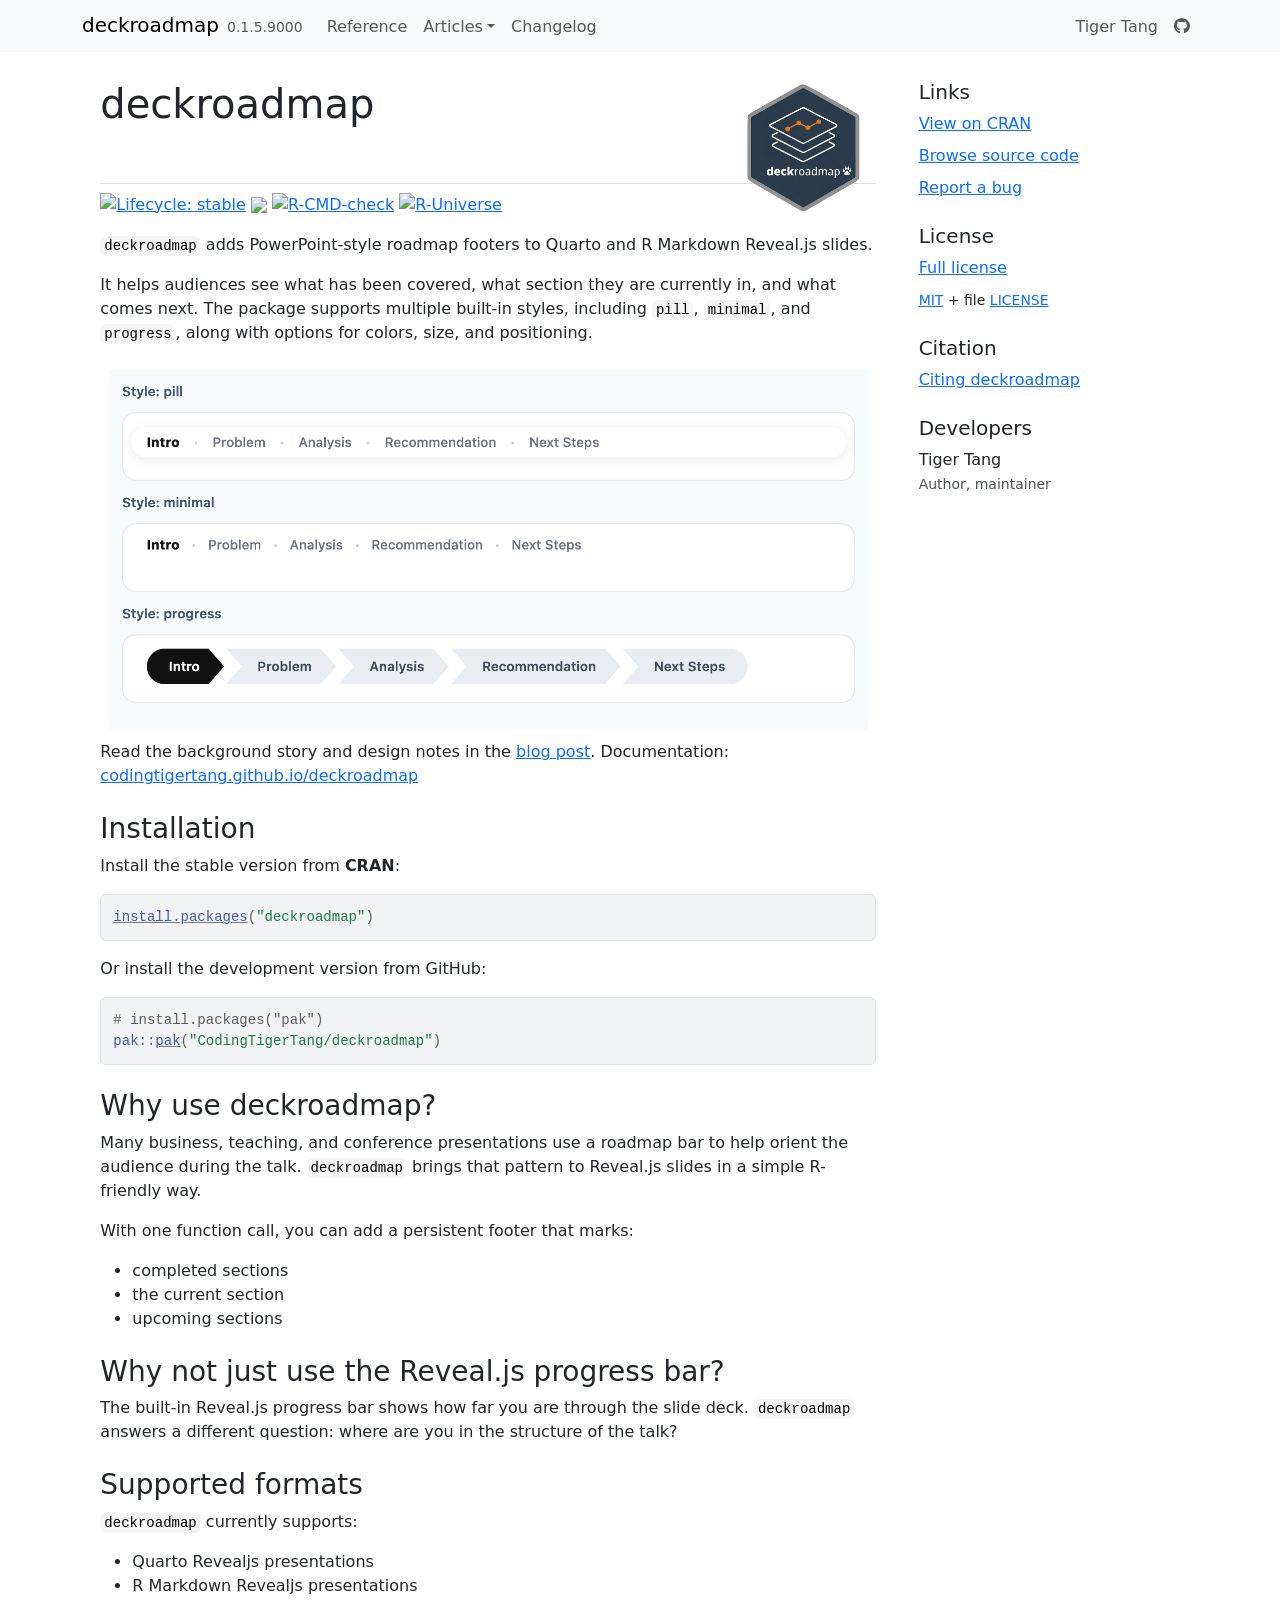
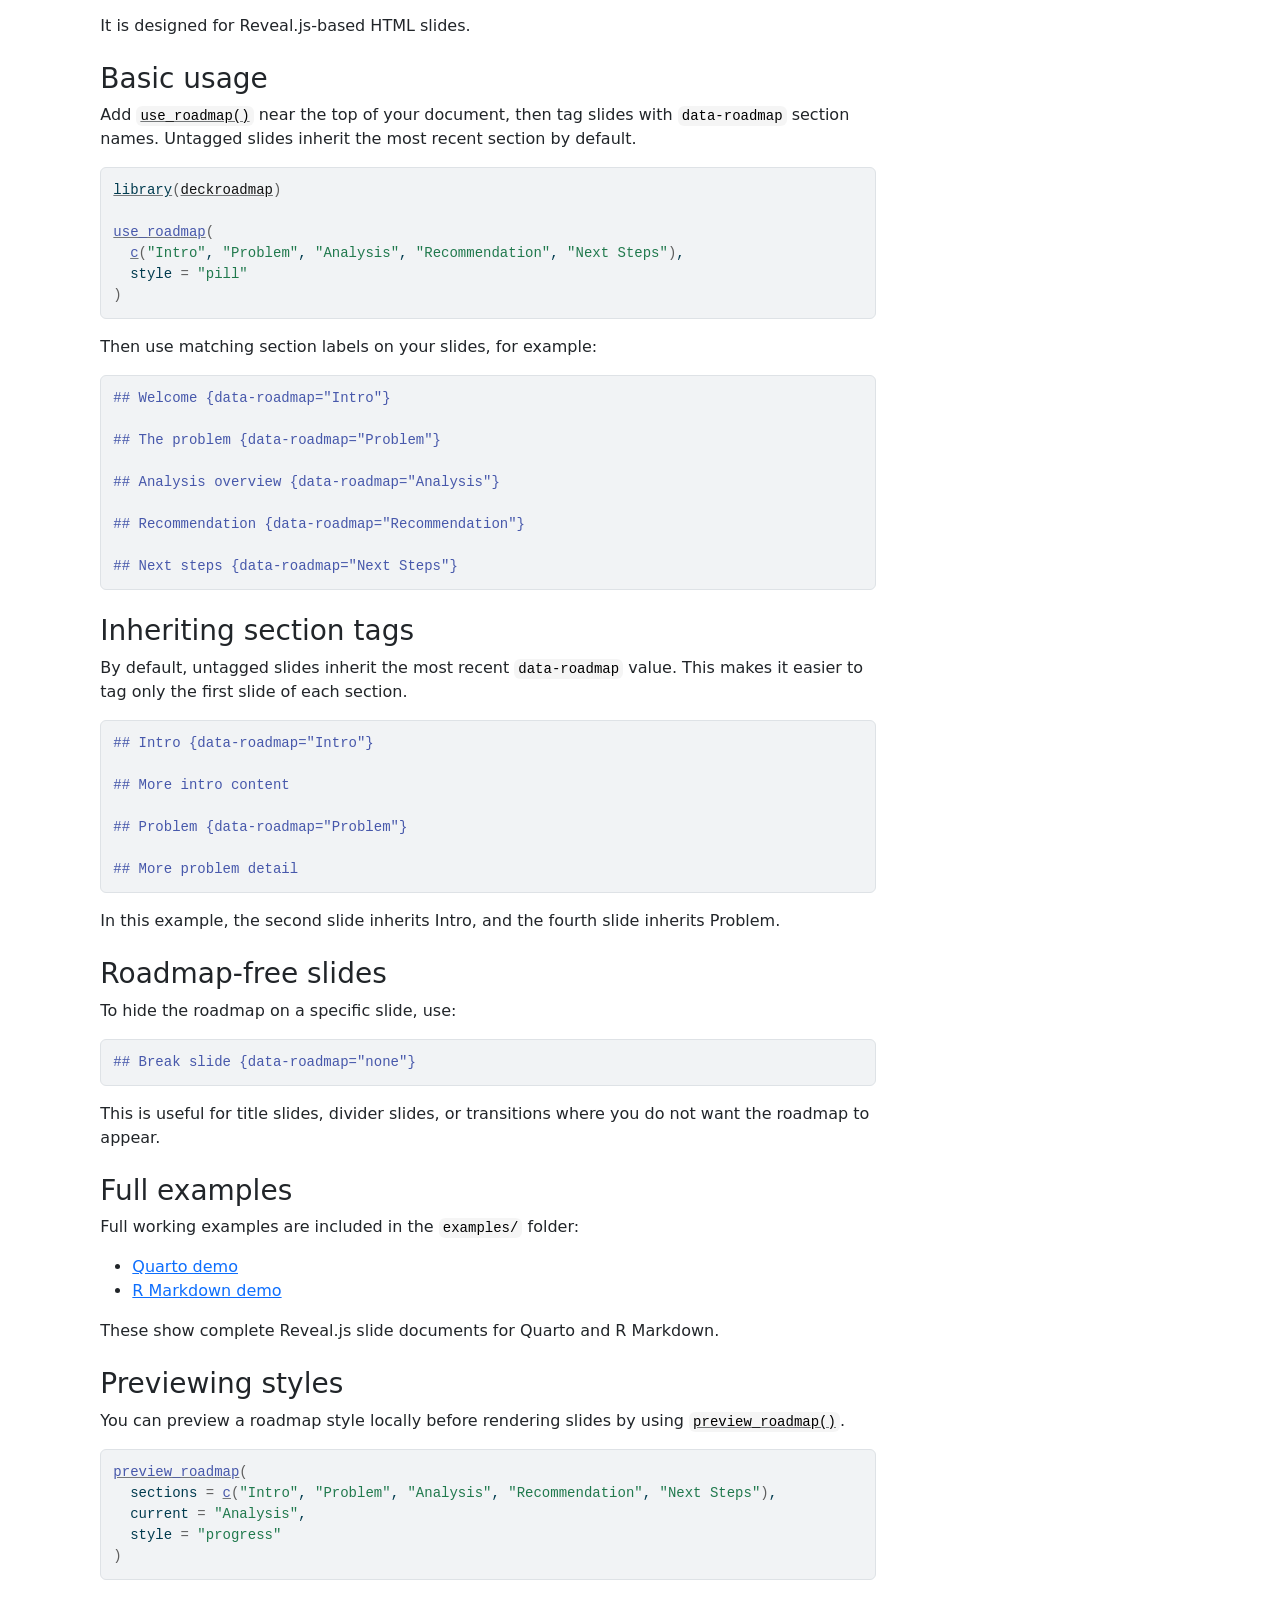
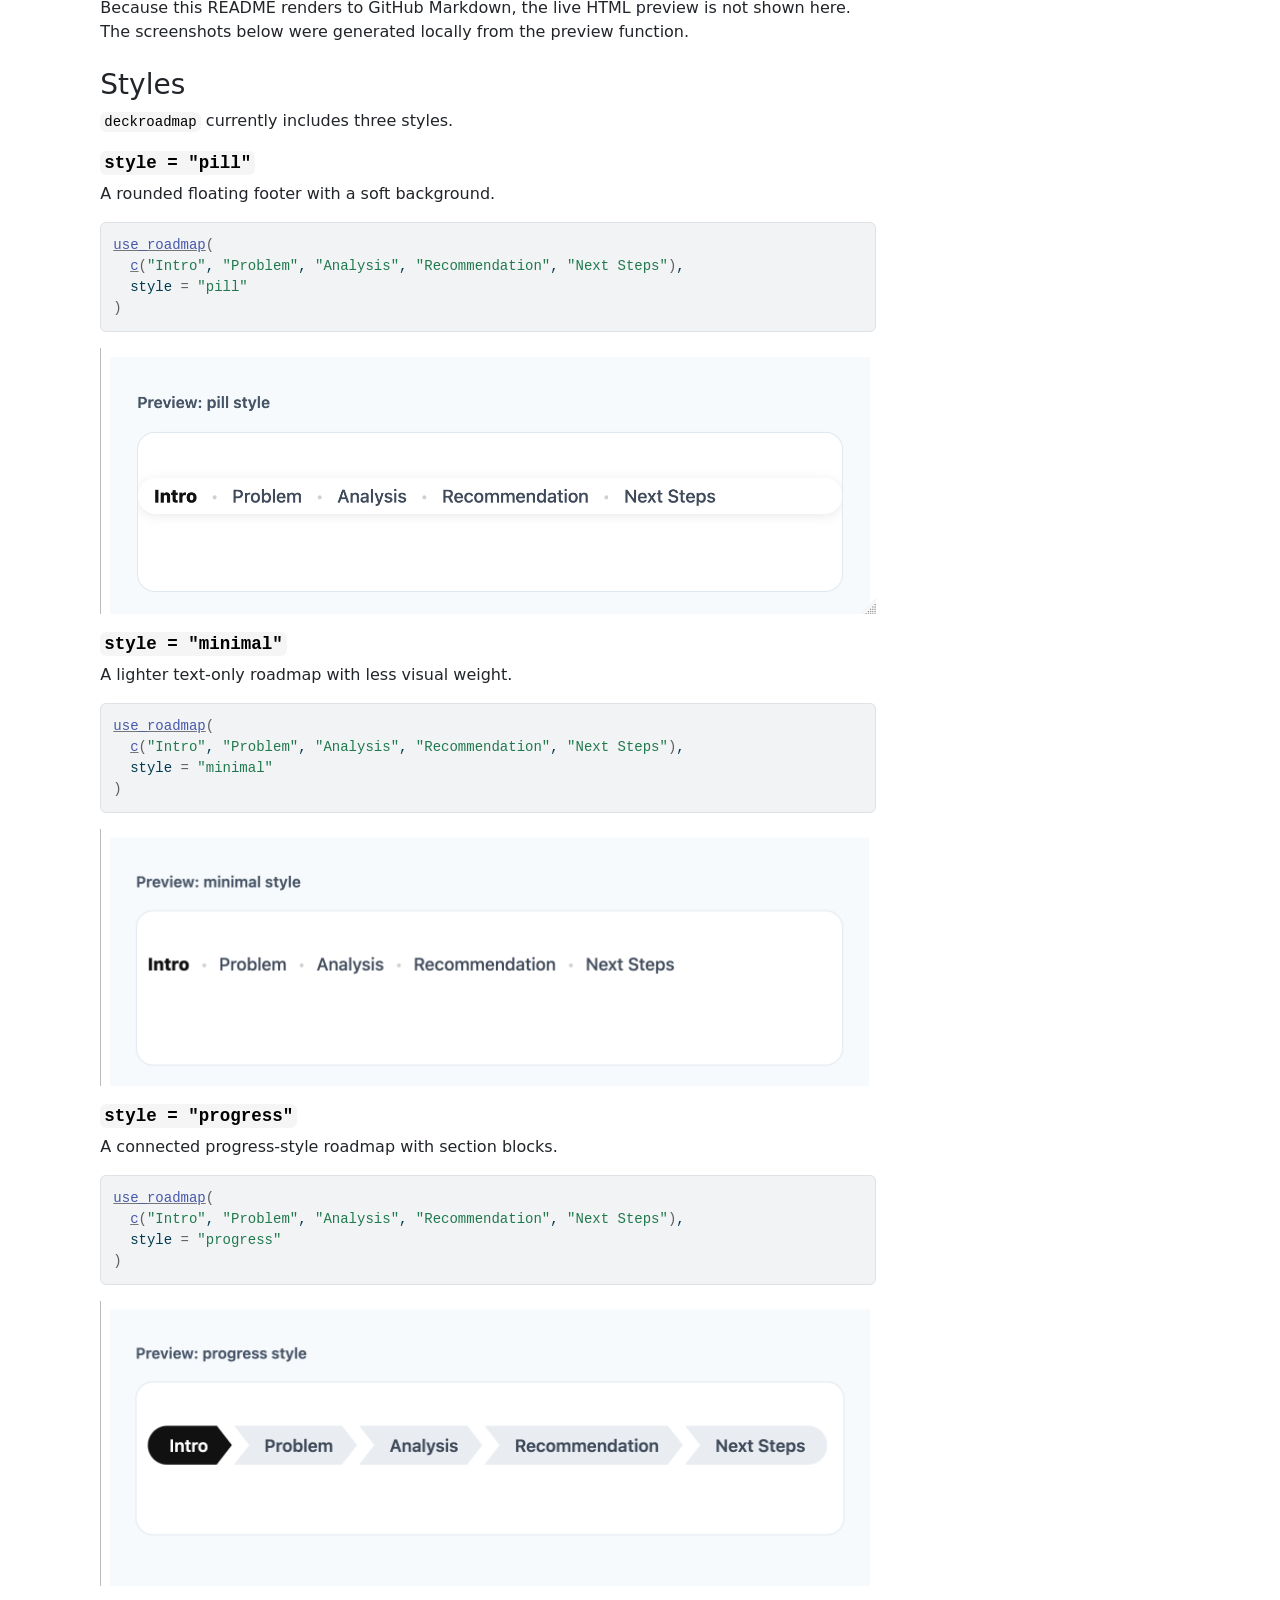
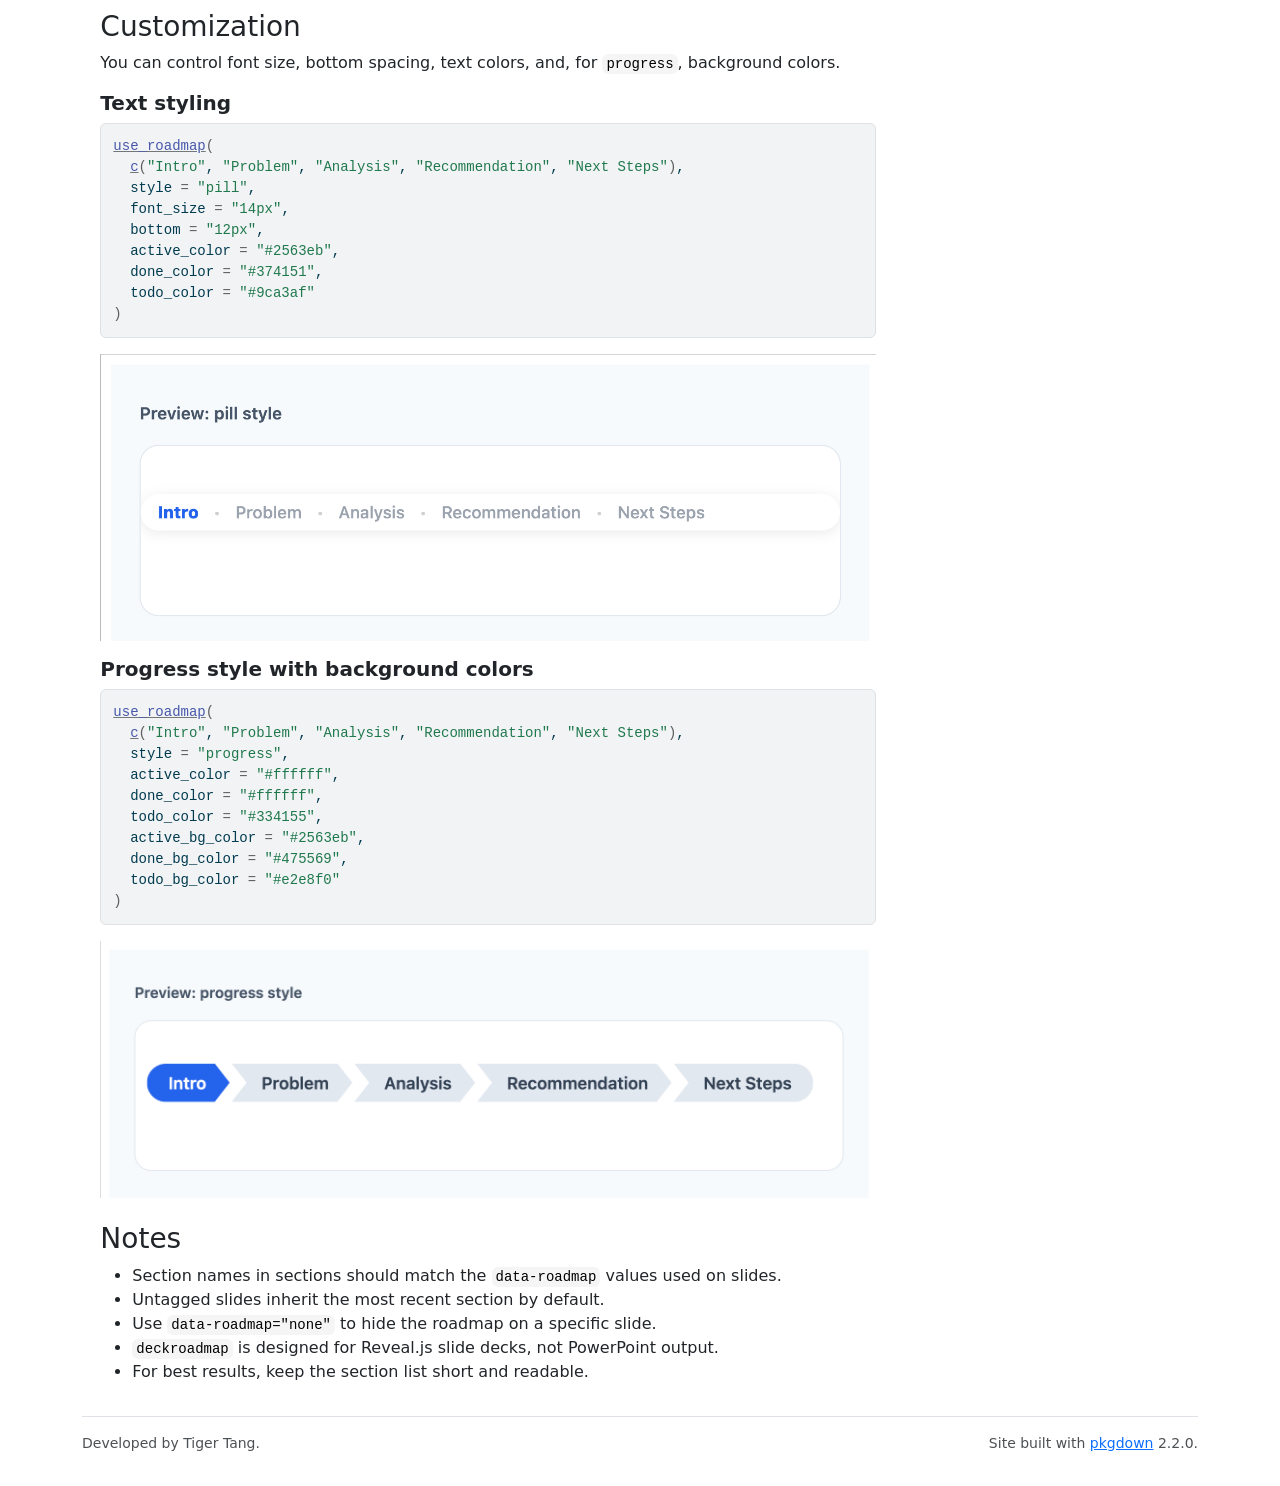
==== commit ea051863: "Deploying to gh-pages from @ CodingTigerTang/deckroadmap@27647087fd1f4b34c6deeab8e51de70859bf81eb 🚀" ====
--- a/index.html
+++ b/index.html
@@ -7,8 +7,8 @@
 <meta name="viewport" content="width=device-width, initial-scale=1, shrink-to-fit=no">
 <title>deckroadmap • deckroadmap</title>
 <script src="deps/jquery-3.6.0/jquery-3.6.0.min.js"></script><meta name="viewport" content="width=device-width, initial-scale=1, shrink-to-fit=no">
-<link href="deps/bootstrap-5.3.1/bootstrap.min.css" rel="stylesheet">
-<script src="deps/bootstrap-5.3.1/bootstrap.bundle.min.js"></script><link href="deps/font-awesome-6.5.2/css/all.min.css" rel="stylesheet">
+<link href="deps/bootstrap-5.3.8/bootstrap.min.css" rel="stylesheet">
+<script src="deps/bootstrap-5.3.8/bootstrap.bundle.min.js"></script><link href="deps/font-awesome-6.5.2/css/all.min.css" rel="stylesheet">
 <link href="deps/font-awesome-6.5.2/css/v4-shims.min.css" rel="stylesheet">
 <script src="deps/headroom-0.11.0/headroom.min.js"></script><script src="deps/headroom-0.11.0/jQuery.headroom.min.js"></script><script src="deps/bootstrap-toc-1.0.1/bootstrap-toc.min.js"></script><script src="deps/clipboard.js-2.0.11/clipboard.min.js"></script><script src="deps/search-1.0.0/autocomplete.jquery.min.js"></script><script src="deps/search-1.0.0/fuse.min.js"></script><script src="deps/search-1.0.0/mark.min.js"></script><!-- pkgdown --><script src="pkgdown.js"></script><meta property="og:title" content="deckroadmap">
 <meta name="description" content="Add section-aware roadmap footers to Reveal.js slides in Quarto and R Markdown.">
@@ -22,7 +22,7 @@
 
     <a class="navbar-brand me-2" href="index.html">deckroadmap</a>
 
-    <small class="nav-text text-muted me-auto" data-bs-toggle="tooltip" data-bs-placement="bottom" title="">0.1.4.9000</small>
+    <small class="nav-text text-muted me-auto" data-bs-toggle="tooltip" data-bs-placement="bottom" title="">0.1.5.9000</small>
 
 
     <button class="navbar-toggler" type="button" data-bs-toggle="collapse" data-bs-target="#navbar" aria-controls="navbar" aria-expanded="false" aria-label="Toggle navigation">
@@ -56,7 +56,7 @@
 <p><a href="https://lifecycle.r-lib.org/articles/stages.html#stable" class="external-link"><img src="https://img.shields.io/badge/lifecycle-stable-green.svg" alt="Lifecycle: stable"></a> <a href="https://cran.r-project.org/package=deckroadmap" class="external-link"><img src="https://www.r-pkg.org/badges/version/deckroadmap"></a> <a href="https://github.com/CodingTigerTang/deckroadmap/actions/workflows/R-CMD-check.yaml" class="external-link"><img src="https://github.com/CodingTigerTang/deckroadmap/actions/workflows/R-CMD-check.yaml/badge.svg" alt="R-CMD-check"></a> <a href="https://codingtigertang.r-universe.dev/deckroadmap" class="external-link"><img src="https://codingtigertang.r-universe.dev/deckroadmap/badges/version" alt="R-Universe"></a></p>
 <p><code>deckroadmap</code> adds PowerPoint-style roadmap footers to Quarto and R Markdown Reveal.js slides.</p>
 <p>It helps audiences see what has been covered, what section they are currently in, and what comes next. The package supports multiple built-in styles, including <code>pill</code>, <code>minimal</code>, and <code>progress</code>, along with options for colors, size, and positioning.</p>
-<p><img src="reference/figures/preview-all.png"> Read the background story and design notes in the <a href="https://tigertang.org/deckroadmap/" class="external-link">blog post</a>.</p>
+<p><img src="reference/figures/preview-all.png"> Read the background story and design notes in the <a href="https://tigertang.org/deckroadmap/" class="external-link">blog post</a>. Documentation: <a href="https://codingtigertang.github.io/deckroadmap/">codingtigertang.github.io/deckroadmap</a></p>
 <div class="section level2">
 <h2 id="installation">Installation<a class="anchor" aria-label="anchor" href="#installation"></a>
 </h2>
@@ -74,25 +74,30 @@
 <p>Many business, teaching, and conference presentations use a roadmap bar to help orient the audience during the talk. <code>deckroadmap</code> brings that pattern to Reveal.js slides in a simple R-friendly way.</p>
 <p>With one function call, you can add a persistent footer that marks:</p>
 <ul>
-<li><p>completed sections</p></li>
-<li><p>the current section</p></li>
-<li><p>upcoming sections</p></li>
-</ul>
+<li>completed sections</li>
+<li>the current section</li>
+<li>upcoming sections</li>
+</ul>
+</div>
+<div class="section level2">
+<h2 id="why-not-just-use-the-revealjs-progress-bar">Why not just use the Reveal.js progress bar?<a class="anchor" aria-label="anchor" href="#why-not-just-use-the-revealjs-progress-bar"></a>
+</h2>
+<p>The built-in Reveal.js progress bar shows how far you are through the slide deck. <code>deckroadmap</code> answers a different question: where are you in the structure of the talk?</p>
 </div>
 <div class="section level2">
 <h2 id="supported-formats">Supported formats<a class="anchor" aria-label="anchor" href="#supported-formats"></a>
 </h2>
 <p><code>deckroadmap</code> currently supports:</p>
 <ul>
-<li><p>Quarto Revealjs presentations</p></li>
-<li><p>R Markdown Revealjs presentations</p></li>
+<li>Quarto Revealjs presentations</li>
+<li>R Markdown Revealjs presentations</li>
 </ul>
 <p>It is designed for Reveal.js-based HTML slides.</p>
 </div>
 <div class="section level2">
 <h2 id="basic-usage">Basic usage<a class="anchor" aria-label="anchor" href="#basic-usage"></a>
 </h2>
-<p>Add <code><a href="reference/use_roadmap.html">use_roadmap()</a></code> near the top of your document, then tag each slide with a section name using data-roadmap.</p>
+<p>Add <code><a href="reference/use_roadmap.html">use_roadmap()</a></code> near the top of your document, then tag slides with <code>data-roadmap</code> section names. Untagged slides inherit the most recent section by default.</p>
 <div class="sourceCode" id="cb3"><pre class="downlit sourceCode r">
 <code class="sourceCode R"><span><span class="kw"><a href="https://rdrr.io/r/base/library.html" class="external-link">library</a></span><span class="op">(</span><span class="va"><a href="https://github.com/CodingTigerTang/deckroadmap" class="external-link">deckroadmap</a></span><span class="op">)</span></span>
 <span></span>
@@ -112,12 +117,32 @@
 <span id="cb4-9"><a href="#cb4-9" tabindex="-1"></a><span class="fu">## Next steps {data-roadmap="Next Steps"}</span></span></code></pre></div>
 </div>
 <div class="section level2">
+<h2 id="inheriting-section-tags">Inheriting section tags<a class="anchor" aria-label="anchor" href="#inheriting-section-tags"></a>
+</h2>
+<p>By default, untagged slides inherit the most recent <code>data-roadmap</code> value. This makes it easier to tag only the first slide of each section.</p>
+<div class="sourceCode" id="cb5"><pre class="sourceCode markdown"><code class="sourceCode markdown"><span id="cb5-1"><a href="#cb5-1" tabindex="-1"></a><span class="fu">## Intro {data-roadmap="Intro"}</span></span>
+<span id="cb5-2"><a href="#cb5-2" tabindex="-1"></a></span>
+<span id="cb5-3"><a href="#cb5-3" tabindex="-1"></a><span class="fu">## More intro content</span></span>
+<span id="cb5-4"><a href="#cb5-4" tabindex="-1"></a></span>
+<span id="cb5-5"><a href="#cb5-5" tabindex="-1"></a><span class="fu">## Problem {data-roadmap="Problem"}</span></span>
+<span id="cb5-6"><a href="#cb5-6" tabindex="-1"></a></span>
+<span id="cb5-7"><a href="#cb5-7" tabindex="-1"></a><span class="fu">## More problem detail</span></span></code></pre></div>
+<p>In this example, the second slide inherits Intro, and the fourth slide inherits Problem.</p>
+</div>
+<div class="section level2">
+<h2 id="roadmap-free-slides">Roadmap-free slides<a class="anchor" aria-label="anchor" href="#roadmap-free-slides"></a>
+</h2>
+<p>To hide the roadmap on a specific slide, use:</p>
+<div class="sourceCode" id="cb6"><pre class="sourceCode markdown"><code class="sourceCode markdown"><span id="cb6-1"><a href="#cb6-1" tabindex="-1"></a><span class="fu">## Break slide {data-roadmap="none"}</span></span></code></pre></div>
+<p>This is useful for title slides, divider slides, or transitions where you do not want the roadmap to appear.</p>
+</div>
+<div class="section level2">
 <h2 id="full-examples">Full examples<a class="anchor" aria-label="anchor" href="#full-examples"></a>
 </h2>
 <p>Full working examples are included in the <code>examples/</code> folder:</p>
 <ul>
-<li><code>examples/quarto-demo.qmd</code></li>
-<li><code>examples/rmarkdown-demo.Rmd</code></li>
+<li><a href="examples/quarto-demo.qmd">Quarto demo</a></li>
+<li><a href="examples/rmarkdown-demo.Rmd">R Markdown demo</a></li>
 </ul>
 <p>These show complete Reveal.js slide documents for Quarto and R Markdown.</p>
 </div>
@@ -125,7 +150,7 @@
 <h2 id="previewing-styles">Previewing styles<a class="anchor" aria-label="anchor" href="#previewing-styles"></a>
 </h2>
 <p>You can preview a roadmap style locally before rendering slides by using <code><a href="reference/preview_roadmap.html">preview_roadmap()</a></code>.</p>
-<div class="sourceCode" id="cb5"><pre class="downlit sourceCode r">
+<div class="sourceCode" id="cb7"><pre class="downlit sourceCode r">
 <code class="sourceCode R"><span><span class="fu"><a href="reference/preview_roadmap.html">preview_roadmap</a></span><span class="op">(</span></span>
 <span>  sections <span class="op">=</span> <span class="fu"><a href="https://rdrr.io/r/base/c.html" class="external-link">c</a></span><span class="op">(</span><span class="st">"Intro"</span>, <span class="st">"Problem"</span>, <span class="st">"Analysis"</span>, <span class="st">"Recommendation"</span>, <span class="st">"Next Steps"</span><span class="op">)</span>,</span>
 <span>  current <span class="op">=</span> <span class="st">"Analysis"</span>,</span>
@@ -142,7 +167,7 @@
 <code>style = "pill"</code><a class="anchor" aria-label="anchor" href="#style--pill"></a>
 </h3>
 <p>A rounded floating footer with a soft background.</p>
-<div class="sourceCode" id="cb6"><pre class="downlit sourceCode r">
+<div class="sourceCode" id="cb8"><pre class="downlit sourceCode r">
 <code class="sourceCode R"><span><span class="fu"><a href="reference/use_roadmap.html">use_roadmap</a></span><span class="op">(</span></span>
 <span>  <span class="fu"><a href="https://rdrr.io/r/base/c.html" class="external-link">c</a></span><span class="op">(</span><span class="st">"Intro"</span>, <span class="st">"Problem"</span>, <span class="st">"Analysis"</span>, <span class="st">"Recommendation"</span>, <span class="st">"Next Steps"</span><span class="op">)</span>,</span>
 <span>  style <span class="op">=</span> <span class="st">"pill"</span></span>
@@ -154,7 +179,7 @@
 <code>style = "minimal"</code><a class="anchor" aria-label="anchor" href="#style--minimal"></a>
 </h3>
 <p>A lighter text-only roadmap with less visual weight.</p>
-<div class="sourceCode" id="cb7"><pre class="downlit sourceCode r">
+<div class="sourceCode" id="cb9"><pre class="downlit sourceCode r">
 <code class="sourceCode R"><span><span class="fu"><a href="reference/use_roadmap.html">use_roadmap</a></span><span class="op">(</span></span>
 <span>  <span class="fu"><a href="https://rdrr.io/r/base/c.html" class="external-link">c</a></span><span class="op">(</span><span class="st">"Intro"</span>, <span class="st">"Problem"</span>, <span class="st">"Analysis"</span>, <span class="st">"Recommendation"</span>, <span class="st">"Next Steps"</span><span class="op">)</span>,</span>
 <span>  style <span class="op">=</span> <span class="st">"minimal"</span></span>
@@ -166,7 +191,7 @@
 <code>style = "progress"</code><a class="anchor" aria-label="anchor" href="#style--progress"></a>
 </h3>
 <p>A connected progress-style roadmap with section blocks.</p>
-<div class="sourceCode" id="cb8"><pre class="downlit sourceCode r">
+<div class="sourceCode" id="cb10"><pre class="downlit sourceCode r">
 <code class="sourceCode R"><span><span class="fu"><a href="reference/use_roadmap.html">use_roadmap</a></span><span class="op">(</span></span>
 <span>  <span class="fu"><a href="https://rdrr.io/r/base/c.html" class="external-link">c</a></span><span class="op">(</span><span class="st">"Intro"</span>, <span class="st">"Problem"</span>, <span class="st">"Analysis"</span>, <span class="st">"Recommendation"</span>, <span class="st">"Next Steps"</span><span class="op">)</span>,</span>
 <span>  style <span class="op">=</span> <span class="st">"progress"</span></span>
@@ -181,7 +206,7 @@
 <div class="section level3">
 <h3 id="text-styling">Text styling<a class="anchor" aria-label="anchor" href="#text-styling"></a>
 </h3>
-<div class="sourceCode" id="cb9"><pre class="downlit sourceCode r">
+<div class="sourceCode" id="cb11"><pre class="downlit sourceCode r">
 <code class="sourceCode R"><span><span class="fu"><a href="reference/use_roadmap.html">use_roadmap</a></span><span class="op">(</span></span>
 <span>  <span class="fu"><a href="https://rdrr.io/r/base/c.html" class="external-link">c</a></span><span class="op">(</span><span class="st">"Intro"</span>, <span class="st">"Problem"</span>, <span class="st">"Analysis"</span>, <span class="st">"Recommendation"</span>, <span class="st">"Next Steps"</span><span class="op">)</span>,</span>
 <span>  style <span class="op">=</span> <span class="st">"pill"</span>,</span>
@@ -196,7 +221,7 @@
 <div class="section level3">
 <h3 id="progress-style-with-background-colors">Progress style with background colors<a class="anchor" aria-label="anchor" href="#progress-style-with-background-colors"></a>
 </h3>
-<div class="sourceCode" id="cb10"><pre class="downlit sourceCode r">
+<div class="sourceCode" id="cb12"><pre class="downlit sourceCode r">
 <code class="sourceCode R"><span><span class="fu"><a href="reference/use_roadmap.html">use_roadmap</a></span><span class="op">(</span></span>
 <span>  <span class="fu"><a href="https://rdrr.io/r/base/c.html" class="external-link">c</a></span><span class="op">(</span><span class="st">"Intro"</span>, <span class="st">"Problem"</span>, <span class="st">"Analysis"</span>, <span class="st">"Recommendation"</span>, <span class="st">"Next Steps"</span><span class="op">)</span>,</span>
 <span>  style <span class="op">=</span> <span class="st">"progress"</span>,</span>
@@ -210,6 +235,18 @@
 <p><img src="reference/figures/preview-text-styling2.png"></p>
 </div>
 </div>
+<div class="section level2">
+<h2 id="notes">Notes<a class="anchor" aria-label="anchor" href="#notes"></a>
+</h2>
+<ul>
+<li>Section names in sections should match the <code>data-roadmap</code> values used on slides.</li>
+<li>Untagged slides inherit the most recent section by default.</li>
+<li>Use <code>data-roadmap="none"</code> to hide the roadmap on a specific slide.</li>
+<li>
+<code>deckroadmap</code> is designed for Reveal.js slide decks, not PowerPoint output.</li>
+<li>For best results, keep the section list short and readable.</li>
+</ul>
+</div>
 </div>
   </main><aside class="col-md-3"><div class="links">
 <h2 data-toc-skip>Links</h2>
